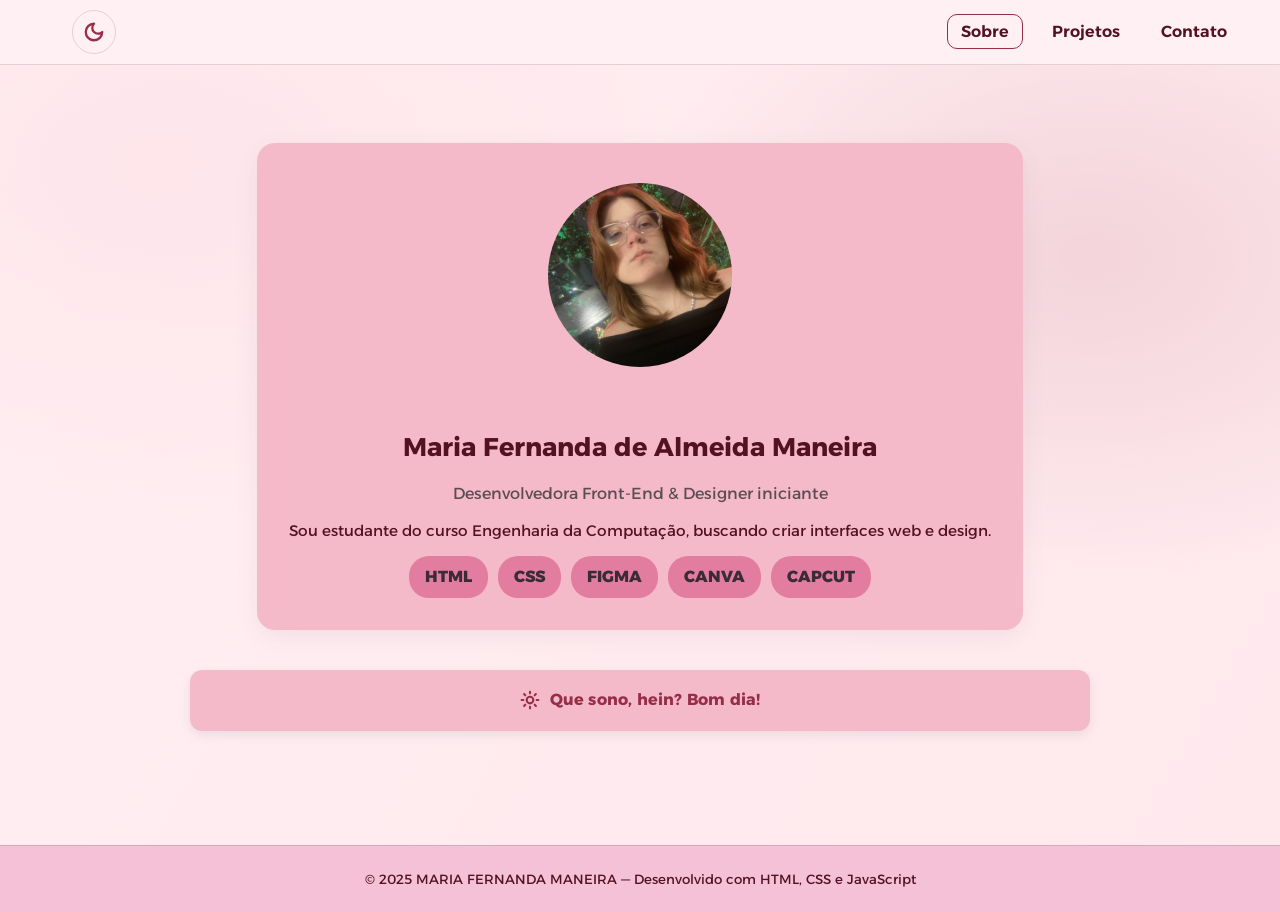
==== index.html @ 218a94ca "Remover o telefone da lista de contatos O número de celular pessoal ficava exposto publicamente na s" ====
<!DOCTYPE html>
<html lang="pt-br" data-theme="light">
  <head>
    <meta charset="utf-8">
    <meta name="viewport" content="width=device-width, initial-scale=1">
    <title>Portfólio — Maria Fernanda</title>
    <meta name="description" content="Portfólio de Maria Fernanda de Almeida Maneira — Desenvolvedora Front-End & Designer iniciante.">

    <!-- Favicon -->
    <link rel="icon" href="images/meta/favicon.svg" type="image/svg+xml">
    <link rel="icon" href="images/meta/favicon.ico" sizes="any">
    <link rel="icon" href="images/meta/favicon-32.png" type="image/png" sizes="32x32">
    <link rel="icon" href="images/meta/favicon-16.png" type="image/png" sizes="16x16">
    <link rel="apple-touch-icon" href="images/meta/apple-touch-icon.png">

    <!-- Open Graph / Facebook / LinkedIn / WhatsApp -->
    <!-- TODO: og:image e twitter:image precisam ser URLs absolutas para os crawlers
         funcionarem (ex.: https://seu-usuario.github.io/myportfolio/images/meta/og-image.jpg).
         Ajuste para a URL real assim que o site estiver publicado. -->
    <meta property="og:type" content="website">
    <meta property="og:title" content="Portfólio — Maria Fernanda">
    <meta property="og:description" content="Portfólio de Maria Fernanda de Almeida Maneira — Desenvolvedora Front-End & Designer iniciante.">
    <meta property="og:image" content="images/meta/og-image.jpg">
    <meta property="og:locale" content="pt_BR">

    <!-- Twitter Card -->
    <meta name="twitter:card" content="summary_large_image">
    <meta name="twitter:title" content="Portfólio — Maria Fernanda">
    <meta name="twitter:description" content="Portfólio de Maria Fernanda de Almeida Maneira — Desenvolvedora Front-End & Designer iniciante.">
    <meta name="twitter:image" content="images/meta/og-image.jpg">

    <link rel="preconnect" href="https://fonts.googleapis.com">
    <link rel="preconnect" href="https://fonts.gstatic.com" crossorigin>
    <link href="https://fonts.googleapis.com/css2?family=Alexandria:wght@300;400;600;700;800&display=swap" rel="stylesheet">
    <link rel="stylesheet" href="style.css">
  </head>

  <body>
    <!-- ====== Cabeçalho ====== -->
    <header class="site-header">
      <!-- h1 único e persistente: as seções abaixo funcionam como abas
           (só uma fica visível por vez), então um <h1> preso dentro de
           #sobre desaparecia da árvore de acessibilidade ao navegar para
           Projetos/Contato. Este fica sempre presente; o título visível
           de cada aba usa <h2>. -->
      <h1 class="sr-only">Maria Fernanda de Almeida Maneira — Portfólio</h1>
      <nav class="nav container">
        <button id="toggleTema" class="brand" type="button" aria-label="Alterar tema">
          <!-- Sun Icon (visible in dark mode) -->
          <svg class="sun-icon" xmlns="http://www.w3.org/2000/svg" width="22" height="22" viewBox="0 0 24 24" fill="none" stroke="currentColor" stroke-width="2.5" stroke-linecap="round" stroke-linejoin="round">
            <circle cx="12" cy="12" r="4"/>
            <path d="M12 2v2M12 20v2M4.93 4.93l1.41 1.41M17.66 17.66l1.41 1.41M2 12h2M20 12h2M6.34 17.66l-1.41 1.41M19.07 4.93l-1.41 1.41"/>
          </svg>
          <!-- Moon Icon (visible in light mode) -->
          <svg class="moon-icon" xmlns="http://www.w3.org/2000/svg" width="22" height="22" viewBox="0 0 24 24" fill="none" stroke="currentColor" stroke-width="2.5" stroke-linecap="round" stroke-linejoin="round">
            <path d="M12 3a6 6 0 0 0 9 9 9 9 0 1 1-9-9Z"/>
          </svg>
        </button>
        <ul class="menu">
          <li><a class="menu-link ativo" href="#sobre">Sobre</a></li>
          <li><a class="menu-link" href="#projetos">Projetos</a></li>
          <li><a class="menu-link" href="#contato">Contato</a></li>
        </ul>
      </nav>
    </header>

    <main class="container">

      <!-- ====== Sobre ====== -->
      <section id="sobre" class="tela tela--ativa">
        <div class="perfil">
          <img class="perfil-foto" src="images/IMG_5417.jpg" alt="Foto de perfil" width="200" height="200" loading="eager" fetchpriority="high" decoding="async">
          <div class="perfil-textos">
            <h2>Maria Fernanda de Almeida Maneira</h2>
            <p class="subtitulo">Desenvolvedora Front-End &amp; Designer iniciante</p>
            <p class="bio">
              Sou estudante do curso Engenharia da Computação, buscando criar interfaces web e design.
            </p>
            <ul class="chips">
              <li class="chip">HTML</li>
              <li class="chip">CSS</li>
              <li class="chip">FIGMA</li>
              <li class="chip">CANVA</li>
              <li class="chip">CAPCUT</li>
            </ul>
          </div>
        </div>

        <div id="boasVindas" class="boas-vindas" aria-live="polite"></div>
      </section>

      <!-- ====== Projetos ====== -->
      <section id="projetos" class="tela">
        <h2 class="tela-titulo">Meus Projetos</h2>

        <div class="filtros-projetos">
          <button type="button" class="filtro ativo" data-filtro="todos">Todos</button>
          <button type="button" class="filtro" data-filtro="eletronica">Eletrônica</button>
          <button type="button" class="filtro" data-filtro="prototipos">Protótipos</button>
          <button type="button" class="filtro" data-filtro="design">Design</button>
          <button type="button" class="filtro" data-filtro="programacao">Programação</button>
        </div>

        <div class="grid-projetos" id="gridProjetos"></div>
      </section>

      <!-- ====== Contato ====== -->
      <section id="contato" class="tela">
        <h2 class="tela-titulo">Contatos</h2>
        <ul class="lista-contatos">
          <li class="item-contato">
            <span class="icone" aria-hidden="true">
              <svg xmlns="http://www.w3.org/2000/svg" width="20" height="20" viewBox="0 0 24 24" fill="none" stroke="currentColor" stroke-width="2.5" stroke-linecap="round" stroke-linejoin="round"><rect width="20" height="16" x="2" y="4" rx="2"/><path d="m22 7-8.97 5.7a1.94 1.94 0 0 1-2.06 0L2 7"/></svg>
            </span>
            <a href="mailto:mariafernandamaneira@hotmail.com" class="link-email">mariafernandamaneira@hotmail.com</a>
          </li>
          <li class="item-contato">
            <span class="icone" aria-hidden="true">
              <svg xmlns="http://www.w3.org/2000/svg" width="20" height="20" viewBox="0 0 24 24" fill="none" stroke="currentColor" stroke-width="2.5" stroke-linecap="round" stroke-linejoin="round"><path d="M16 8a6 6 0 0 1 6 6v7h-4v-7a2 2 0 0 0-2-2 2 2 0 0 0-2 2v7h-4v-7a6 6 0 0 1 6-6z"/><rect width="4" height="12" x="2" y="9"/><circle cx="4" cy="4" r="2"/></svg>
            </span>
            <a href="https://www.linkedin.com/in/maria-fernanda-maneira" target="_blank" rel="noopener noreferrer">linkedin.com/in/maria-fernanda-maneira</a>
          </li>
          <li class="item-contato">
            <span class="icone" aria-hidden="true">
              <svg xmlns="http://www.w3.org/2000/svg" width="20" height="20" viewBox="0 0 24 24" fill="none" stroke="currentColor" stroke-width="2.5" stroke-linecap="round" stroke-linejoin="round"><path d="M15 22v-4a4.8 4.8 0 0 0-1-3.5c3 0 6-2 6-5.5.08-1.25-.27-2.48-1-3.5.28-1.15.28-2.35 0-3.5 0 0-1 0-3 1.5-2.64-.5-5.36-.5-8 0C6 2 5 2 5 2c-.3 1.15-.3 2.35 0 3.5A5.403 5.403 0 0 0 4 9c0 3.5 3 5.5 6 5.5-.39.49-.68 1.05-.85 1.65-.17.6-.22 1.23-.15 1.85v4"/><path d="M9 18c-4.51 2-5-2-7-2"/></svg>
            </span>
            <a href="https://github.com/imyourmafe" target="_blank" rel="noopener noreferrer">github.com/imyourmafe</a>
          </li>
          <li class="item-contato">
            <span class="icone" aria-hidden="true">
              <svg xmlns="http://www.w3.org/2000/svg" width="20" height="20" viewBox="0 0 24 24" fill="none" stroke="currentColor" stroke-width="2.5" stroke-linecap="round" stroke-linejoin="round"><path d="M21 15v4a2 2 0 0 1-2 2H5a2 2 0 0 1-2-2v-4"/><polyline points="7 10 12 15 17 10"/><line x1="12" x2="12" y1="15" y2="3"/></svg>
            </span>
            <a href="https://canva.link/curriculo-mfmaneira">Baixar Currículo</a>
          </li>
        </ul>
      </section>

    </main>

    <!-- Formulário de envio de mensagem: fica fora de <main> de propósito.
         Antes vivia dentro de #contato, que some (display:none) ao trocar
         de aba — se o modal estivesse aberto nesse momento, ele desaparecia
         (0x0) mas continuava "aberto" e travando o scroll da página. Como
         irmão de <header>/<main>, também permite usar inert neles enquanto
         o modal está aberto, sem se auto-desativar. -->
    <div
      id="formEmail"
      class="popup-form"
      role="dialog"
      aria-modal="true"
      aria-labelledby="formTitle"
      inert
    >
      <div class="popup-backdrop" data-fechar></div>

      <form
        id="emailForm"
        class="popup-card"
        action="https://formspree.io/f/mgojqabg"
        method="POST"
      >
        <h2 id="formTitle">Envie uma mensagem</h2>

        <label for="nome">Seu nome</label>
        <input type="text" id="nome" name="nome" required>

        <label for="email">Seu e-mail</label>
        <input type="email" id="email" name="email" required>

        <label for="assunto">Assunto</label>
        <input type="text" id="assunto" name="assunto" required>

        <label for="mensagem">Mensagem</label>
        <textarea id="mensagem" name="mensagem" rows="4" required></textarea>

        <input type="hidden" name="_subject" value="Nova mensagem enviada pelo portfólio">

        <div class="popup-actions">
          <button type="submit" id="btnEnviarMensagem">Enviar</button>
          <button type="button" id="fecharForm" class="link-btn" data-fechar>Cancelar</button>
        </div>
      </form>

      <div id="mensagemConfirmacao" class="msg-confirmacao" role="status" aria-live="polite">
        Mensagem enviada com sucesso!
      </div>
    </div>

    <footer class="site-footer">
      <small>&copy; 2025 MARIA FERNANDA MANEIRA — Desenvolvido com HTML, CSS e JavaScript</small>
    </footer>

    <script src="projects.js"></script>
    <script src="script.js"></script>
  </body>
</html>
---- style.css ----
:root{
  /*MODO CLARO*/
    --p1:#531222;
    --p2:#972E48;
    --p3:#BC6E81;
    --p4:#F5BAC9;
    --p5:#FFEEF2;
  /*MODO ESCURO*/
    --s1:#010A24;
    --s2:#021347;
    --s3:#021E73;
    --s4:#67749B;
    --s5:#E6E8EE;

  /* mapeamento dinâmico */
  --bg: var(--p5);
  --card: #f0b2cc;
  --text: var(--p1);
  --muted: #5c4d53;
  --brand: var(--p2);
  --brand-2: var(--p4);
  --chip-bg: #e27d9f;
  --chip-text: #3a2b36;
  --chev-bg:var(--p4);
  --chev-fg:#610018;
  --divisor: #c47d99;
}

html[data-theme="dark"]{
  --bg: var(--s1);
  --card: #061127;
  --text: var(--s5);
  --muted: #bfc8ee;
  --brand: var(--s3);
  --brand-2: var(--s4);
  --chip-bg:#254279;
  --chip-text:#e9eeff;
  --chev-bg:#e9edf5;
  --chev-fg:#10204d;
  --divisor: #708dcc;
  /* --brand-2 (#67749b) e --brand (#021e73) não têm contraste suficiente
     com o texto que carregam dentro de .perfil/.boas-vindas e em
     .tela-titulo sobre --bg — ver auditoria de contraste (axe-core).
     Estes tokens cobrem só esses casos, sem alterar --brand-2 globalmente
     (ícones, gradientes e o botão de envio continuam com o tom original). */
  --card-contrast-bg: #3f4d79;
  --heading-on-bg: #9aa2bc;
}

html{
  scroll-behavior: smooth;
}
.sr-only{
  position: absolute;
  width: 1px; height: 1px;
  padding: 0; margin: -1px;
  overflow: hidden;
  clip: rect(0,0,0,0);
  white-space: nowrap;
  border: 0;
}
*{box-sizing:border-box; margin:0; padding:0;}
.container{
  width: 100%;
  max-width: 1200px;
  margin-inline: auto;
  padding-inline: 1.5rem;
}
body{
  font-family:'Alexandria', sans-serif;
  background:var(--bg);
  color:var(--text);
  line-height:1.6;
  opacity: 0;
  filter: blur(4px);
  transition: opacity 0.6s ease, filter 0.6s ease;
}
body.fade-in {
  opacity: 1;
  filter: blur(0);
}
body::before{
  content:"";
  position: fixed;
  inset: 0;
  z-index: -1;
  pointer-events: none;

  background:
    radial-gradient(900px 600px at 12% 18%, color-mix(in oklab, var(--brand-2) 45%, transparent) 0%, transparent 60%),
    radial-gradient(700px 500px at 85% 28%, color-mix(in oklab, var(--brand) 35%, transparent) 0%, transparent 65%),
    linear-gradient(120deg, color-mix(in oklab, var(--bg) 92%, white), color-mix(in oklab, var(--bg) 70%, var(--brand-2)));
  filter: saturate(1.05);
  opacity: .35;
  animation: bgFloat 18s ease-in-out infinite alternate;
}
@keyframes bgFloat{
  0%   {transform: translate3d(0,0,0) scale(1);}
  50%  {transform: translate3d(0,-8px,0) scale(1.01);}
  100% {transform: translate3d(0,4px,0) scale(1);}
}
html[data-theme="dark"] body::before{
  opacity: .28;
  background:
    radial-gradient(900px 600px at 10% 20%, color-mix(in oklab, var(--brand-2) 25%, transparent) 0%, transparent 60%),
    radial-gradient(700px 500px at 88% 30%, color-mix(in oklab, var(--brand) 20%, transparent) 0%, transparent 65%),
    linear-gradient(120deg, color-mix(in oklab, var(--bg) 80%, black), color-mix(in oklab, var(--bg) 60%, var(--brand)));
}
@media (prefers-reduced-motion: reduce){
  body::before{animation: none;}
}

/* Cabeçalho */
.site-header{
  border-bottom:1px solid color-mix(in oklab, var(--text) 15%, transparent);
  background:color-mix(in oklab, var(--bg) 90%, white);
  position:sticky; top:0; z-index:10;
}
.nav{
  display:flex; justify-content:space-between; align-items:center;
  padding:10px 0;
}
.brand{
  background:none;
  border:1px solid color-mix(in oklab, var(--text) 15%, transparent);
  cursor:pointer;
  display: inline-grid;
  place-items: center;
  width: 44px; height: 44px;
  border-radius: 999px;
  color:var(--brand);
  margin-left: 2rem;
  transition: background-color 0.2s ease, transform 0.2s ease, color 0.2s ease, border-color 0.2s ease;
}
.brand:hover {
  background: color-mix(in oklab, var(--brand-2) 20%, transparent);
  border-color: var(--brand);
  transform: scale(1.08);
  color: var(--text);
}
.brand svg {
  grid-area: 1 / 1;
  transition: transform 0.4s cubic-bezier(0.34, 1.56, 0.64, 1), opacity 0.3s ease;
}
html[data-theme="light"] .sun-icon {
  opacity: 0;
  transform: rotate(90deg) scale(0);
}
html[data-theme="light"] .moon-icon {
  opacity: 1;
  transform: rotate(0deg) scale(1);
}
html[data-theme="dark"] .brand {
  color: var(--text);
  border-color: color-mix(in oklab, var(--text) 20%, transparent);
}
html[data-theme="dark"] .brand:hover {
  border-color: var(--text);
}
html[data-theme="dark"] .sun-icon {
  opacity: 1;
  transform: rotate(0deg) scale(1);
}
html[data-theme="dark"] .moon-icon {
  opacity: 0;
  transform: rotate(-90deg) scale(0);
}
.menu{display:flex; list-style:none; gap:16px;}
.menu-link{
  text-decoration:none; color:var(--text);
  padding:.45rem .8rem; border-radius:10px; font-weight:600;
}
.menu-link.ativo{border:1px solid var(--brand); }
.menu-link:hover{background:color-mix(in oklab, var(--brand-2) 20%, transparent);}

/* Telas */
main{padding:30px 0; min-height:calc(100vh - 120px);}
.tela{display:none;}
.tela--ativa{
  display:block;
  animation: sectionFadeIn 0.4s cubic-bezier(0.16, 1, 0.3, 1) forwards;
}
@keyframes sectionFadeIn{
  from{ opacity: 0; transform: translateY(12px); filter: blur(3px); }
  to{ opacity: 1; transform: translateY(0); filter: blur(0); }
}
.tela-titulo{text-align:center; color:var(--brand); margin-bottom:20px;}
html[data-theme="dark"] .tela-titulo{color: var(--heading-on-bg);}

/* Seção Sobre */
#sobre.tela--ativa{
  display: flex;
  flex-direction: column;
  align-items: center;
  gap: 2.5rem;
  padding: 3rem 1rem 4rem;
}
.perfil{
  display:flex;
  flex-direction:column;
  align-items:center;
  gap: 36px;
  background:var(--brand-2);
  border-radius:18px;
  padding: 32px;
  box-shadow:0 6px 26px rgba(0,0,0,.06);
  max-width: 900px;
  margin-inline: auto;
}
html[data-theme="dark"] .perfil{background: var(--card-contrast-bg);}
.perfil-foto{
  width:200px; height:200px; border-radius:100%;
  border:8px solid var(--brand-2); object-fit:cover;
}
.perfil-textos{
  text-align: center;
  display: flex;
  flex-direction: column;
  gap: 0.8rem;
  margin-top: 1rem;
}
.perfil-textos h2{
  margin: 0;
  font-size: 1.6rem;
}
.perfil-textos .subtitulo{
  margin: 0;
  font-size: 1rem;
  color: var(--muted);
}
.perfil-textos .bio{
  margin: 0;
  font-size: 0.95rem;
  line-height: 1.6;
}
.chips{
  display:flex; flex-wrap:wrap; gap:10px; justify-content:center; list-style:none;
}
.chip{
  background:var(--chip-bg); color:var(--chip-text);
  padding:.5rem 1rem; border-radius:20px; font-weight:800;
}

/* Seção Projetos (Sanfona)
   Layout em masonry (colunas CSS) em vez de grade de altura fixa: cada card
   assume a proporção da própria imagem, então pôsteres verticais, prints
   panorâmicos e fotos convivem sem corte nem redução. As imagens vêm de
   fontes muito diferentes (Figma, Canva, foto de protótipo, Windows Forms),
   com proporções de 0.56 a 2.00 — forçá-las numa caixa fixa cortava umas e
   encolhia outras. */
.grid-projetos{
  column-count: 3;
  column-gap: 32px;
  margin-top: 24px;
  padding-bottom: 40px;
  max-width: 1100px;
  margin-left: auto;
  margin-right: auto;
}
.projeto-card{
  height: auto;
  background: var(--card);
  border-radius: 14px;
  overflow: hidden;
  box-shadow: 0 6px 26px rgba(0,0,0,.06);
  transform: translateY(0) scale(1);
  transition: transform .25s ease, box-shadow .25s ease;
  will-change: transform;
  display: block;
  /* impede que um card seja partido ao meio entre duas colunas */
  break-inside: avoid;
  -webkit-column-break-inside: avoid;
  margin-bottom: 32px;
}
.projeto-card:hover{
  transform: translateY(-4px) scale(1.01);
  box-shadow: 0 14px 34px rgba(0,0,0,.14);
}
.projeto-thumb{
  width: 100%;
  overflow: hidden;
  border-top-left-radius: 14px;
  border-top-right-radius: 14px;
  background: color-mix(in oklab, var(--card) 60%, white);
  display: block;
  line-height: 0;
  transition: transform .35s ease, filter .35s ease;
}
.projeto-thumb img{
  width: 100%;
  /* altura livre: o card acompanha a proporção real da imagem. Os atributos
     width/height em cada <img> (vindos de projects.js) reservam o espaço
     correto antes do download, evitando layout shift com o lazy loading. */
  height: auto;
  display: block;
  transition: transform 0.3s ease;
}
.projeto-thumb:hover img{
  transform: scale(1.04);
  filter: saturate(1.05);
}
.projeto-accordion{
  margin: 0;
  border: 0;
  background: transparent;
}
.projeto-accordion[open] .chevron.aberto {transform: rotate(180deg);}
.projeto-accordion:not([open]) .projeto-desc{
  display: none;
  padding: 0;
  border: 0;
}
.projeto-info{
  display: flex;
  align-items: center;
  justify-content: space-between;
  background: var(--brand);
  width: 100%;
  margin: 0;
  padding: 14px 18px;
  cursor: pointer;
  list-style: none;
  border: none;
  border-radius: 0;
  user-select: none;
}
.projeto-info::-webkit-details-marker{
  display: none;
}
.projeto-titulo{
  flex: 1;
  font-size: 1rem;
  font-weight: 800;
  text-transform: uppercase;
  color: var(--p5);
  text-align: left;
}
.chevron{
  display: inline-grid;
  place-items: center;
  width: 32px;
  height: 32px;
  border-radius: 50%;
  background: var(--chip-bg);
  color: var(--chev-fg);
  font-weight: 900;
  line-height: 1;
  transform: rotate(0deg);
  transition: transform 0.2s ease, background 0.2s ease;
}
.projeto-accordion[open] .chevron{
  transform: rotate(180deg);
}
.projeto-desc{
  padding: 12px 16px 16px;
  border-top: 1px solid color-mix(in oklab, var(--brand) 10%, transparent);
  background: color-mix(in oklab, var(--divisor) 65%, white);
  color: var(--text);
}
@media (max-width: 1000px){
  .grid-projetos{ column-count: 2; }
}
@media (max-width: 700px){
  .grid-projetos{ column-count: 1; }
}

/* Seção Contatos */
#contato.tela--ativa{
  padding: 3rem 1rem 4rem;
  display: flex;
  flex-direction: column;
  align-items: center;
}
.lista-contatos{
  list-style: none;
  display: flex;
  flex-direction: column;
  gap: 24px;
  max-width: 720px;
  width: 100%;
  margin: 0 auto;
  padding: 0;
}
.lista-contatos .item-contato:last-child{border-bottom: none;}
.item-contato{
  display: flex;
  align-items: center;
  gap: 14px;
  background: var(--chip-bg);
  padding: 14px 18px;
  border-radius: 12px;
  box-shadow: 0 4px 16px rgba(0,0,0,.06);
  border-bottom: 3px solid color-mix(in oklab, var(--text) 40%, transparent);
  transition: transform .2s ease, box-shadow .2s ease;
}
.item-contato .icone{
  flex: 0 0 42px;
  height: 42px;
  display: grid;
  place-items: center;
  background: var(--brand-2);
  color: var(--brand);
  border-radius: 10px;
  font-weight: 800;
  font-size: 18px;
}
.item-contato a,
.item-contato a:link,
.item-contato a:visited{
  color: var(--text);
  text-decoration: none;
  font-weight: 700;
  font-size: 1rem;
  line-height: 1.4;
}
.item-contato a:hover,
.item-contato a:focus{
  text-decoration: underline;
  color: var(--brand);
  transform: translateY(-2px);
  box-shadow: 0 10px 28px rgba(0,0,0,.10);
}

/* Rodapé */
.site-footer{
  border-top:1px solid color-mix(in oklab, var(--text) 15%, transparent);
  text-align:center; padding:20px 0; background:color-mix(in oklab, var(--card) 80%, rgb(255, 255, 255));
}

/* Mensagem dinâmica de boas-vindas */
.boas-vindas{
  max-width: 900px;
  width: 100%;
  padding: 1.2rem 1rem;
  border-radius: 12px;
  background: var(--brand-2);
  color: var(--brand);
  font-weight: 700;
  box-shadow: 0 4px 12px rgba(0,0,0,.08);
  letter-spacing: 0.2px;
  line-height: 1.4;
  animation: boasVindasFade .25s ease-out both;

  display: flex;
  align-items: center;
  justify-content: center;
  gap: 10px;
}
html[data-theme="dark"] .boas-vindas{
  background: var(--card-contrast-bg);
  color: var(--text);
}
.saudacao-icon {
  flex-shrink: 0;
  stroke: currentColor;
}
.boas-vindas:empty{
  display: none;
}
@keyframes boasVindasFade{
  from{ opacity: 0; transform: translateY(-6px); }
  to{ opacity: 1; transform: translateY(0); }
}

/* Formulário flutuante de e-mail */
.popup-form{
  position: fixed;
  inset: 0;
  display: none;
  justify-content: center;
  align-items: center;
  z-index: 1000;
}
.popup-form.aberta{
  display: flex;
}
.popup-backdrop {
  position: absolute;
  inset: 0;
  background: rgba(0,0,0,.45);
}
.popup-card{
  position: relative;
  background: var(--card);
  color: var(--text);
  padding: 1.6rem;
  border-radius: 14px;
  width: min(420px, 92vw);
  display: flex;
  flex-direction: column;
  gap: .8rem;
  box-shadow: 0 12px 28px rgba(0,0,0,.25);
  animation: fadeIn .25s ease-out both;
  z-index: 1;
}
.popup-card h2{margin: 0 0 .4rem; font-size: 1.15rem;}
.popup-card label{
  font-weight: 600;
  font-size: .92rem;
}
.popup-card input,
.popup-card textarea{
  border: 1px solid color-mix(in oklab, var(--brand) 22%, transparent);
  border-radius: 10px;
  padding: .6rem .7rem;
  font: inherit;
  background: var(--bg);
  color: var(--text);
}
.popup-card input:focus,
.popup-card textarea:focus{
  outline: 2px solid color-mix(in oklab, var(--brand) 60%, transparent);
  outline-offset: 2px;
}
.popup-actions{
  display: flex;
  gap: .6rem;
  margin-top: .4rem;
}
.popup-actions button[type="submit"]{
  border: none;
  cursor: pointer;
  border-radius: 10px;
  padding: .6rem 1rem;
  font-weight: 800;
  background: linear-gradient(90deg, var(--brand), var(--brand-2), var(--brand));
  background-size: 200% 100%;
  animation: gradShift 6s ease infinite;
  color: var(--p5);
}
.popup-actions button[type="submit"]:disabled{
  opacity: .7;
  cursor: not-allowed;
}
@keyframes fadeIn{
  from{ opacity: 0; transform: translateY(8px); }
  to{ opacity: 1; transform: translateY(0); }
}
@keyframes gradShift{
  0%{ background-position: 0% 50%;}
  50%{ background-position: 100% 50%;}
  100%{ background-position: 0% 50%;}
}
.link-btn{
  background: transparent;
  border: none;
  color: var(--text);
  font-weight: 700;
  cursor: pointer;
  text-decoration: underline;
}
.msg-confirmacao{
  display: none;
  position: absolute;
  bottom: 8%;
  left: 50%;
  transform: translateX(-50%);
  background: var(--brand-2);
  color: var(--brand);
  padding: .55rem 1rem;
  border-radius: 10px;
  font-weight: 800;
  z-index: 1;
  box-shadow: 0 6px 16px rgba(0,0,0,.18);
  animation: fadeIn .2s ease-out both;
  text-align: center;
  width: min(420px, 92vw);
}
.msg-confirmacao.sucesso{
  color: #1f8f4d;
}
.msg-confirmacao.erro{
  color: #c0392b;
}
body.modal-aberta{overflow: hidden;}

/* ===== Filtros de Projetos ===== */
.filtros-projetos{
  position: relative;
  display: flex;
  flex-wrap: wrap;
  gap: 18px;
  align-items: center;
  justify-content: flex-start;
  margin: .25rem auto 2.5rem;
  padding-bottom: .4rem;
  max-width: 1100px;
  padding-left: 1.5rem;
}
.filtros-projetos::after{
  content: "";
  position: absolute;
  left: 50%;
  transform: translateX(-50%);
  bottom: 0;
  width: 100vw;
  height: 1px;
  background: color-mix(in oklab, var(--text) 15%, transparent);
  pointer-events: none;
  z-index: 0;
}
.filtro{
  appearance: none;
  background: none;
  border: none;
  padding: .35rem .25rem;
  color: color-mix(in oklab, var(--text) 80%, transparent);
  font-weight: 700;
  font-size: .95rem;
  cursor: pointer;
  position: relative;
}
.filtro::after{
  content: "";
  position: absolute;
  left: 0; right: 0; bottom: -0.45rem;
  height: 3px;
  background: transparent;
  transform: scaleX(0);
  transform-origin: left;
  transition: transform .25s ease, background-color .25s ease;
}
.filtro:hover{
  color: var(--text);
}
.filtro:hover::after{
  background: color-mix(in oklab, var(--brand) 50%, transparent);
  transform: scaleX(1);
}
.filtro.ativo{
  color: var(--text);
}
.filtro.ativo::after{
  background: var(--brand);
  transform: scaleX(1);
}
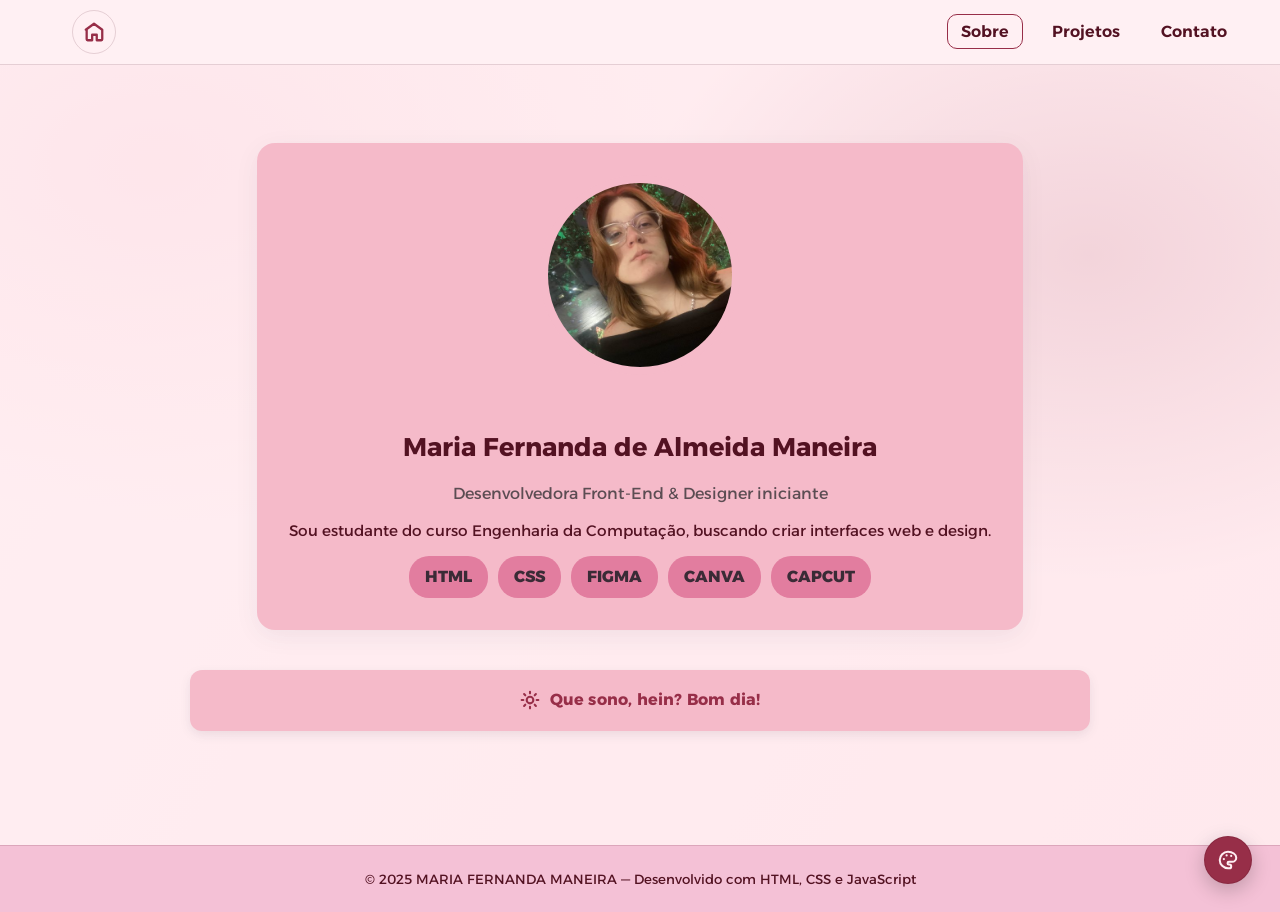
==== commit 39520e7c: "Cinco temas escolhíveis e ícone de início personalizável Substitui o par claro/escuro por cinco tema" ====
--- a/index.html
+++ b/index.html
@@ -1,5 +1,5 @@
 <!DOCTYPE html>
-<html lang="pt-br" data-theme="light">
+<html lang="pt-br" data-tema="rose" data-lum="claro">
   <head>
     <meta charset="utf-8">
     <meta name="viewport" content="width=device-width, initial-scale=1">
@@ -45,15 +45,12 @@
            de cada aba usa <h2>. -->
       <h1 class="sr-only">Maria Fernanda de Almeida Maneira — Portfólio</h1>
       <nav class="nav container">
-        <button id="toggleTema" class="brand" type="button" aria-label="Alterar tema">
-          <!-- Sun Icon (visible in dark mode) -->
-          <svg class="sun-icon" xmlns="http://www.w3.org/2000/svg" width="22" height="22" viewBox="0 0 24 24" fill="none" stroke="currentColor" stroke-width="2.5" stroke-linecap="round" stroke-linejoin="round">
-            <circle cx="12" cy="12" r="4"/>
-            <path d="M12 2v2M12 20v2M4.93 4.93l1.41 1.41M17.66 17.66l1.41 1.41M2 12h2M20 12h2M6.34 17.66l-1.41 1.41M19.07 4.93l-1.41 1.41"/>
-          </svg>
-          <!-- Moon Icon (visible in light mode) -->
-          <svg class="moon-icon" xmlns="http://www.w3.org/2000/svg" width="22" height="22" viewBox="0 0 24 24" fill="none" stroke="currentColor" stroke-width="2.5" stroke-linecap="round" stroke-linejoin="round">
-            <path d="M12 3a6 6 0 0 0 9 9 9 9 0 1 1-9-9Z"/>
+        <!-- O ícone é preenchido por script.js conforme a escolha em
+             "Personalizar"; o fallback aqui é a casa, para o botão não
+             nascer vazio se o JS não rodar. -->
+        <button id="btnInicio" class="brand" type="button" aria-label="Voltar ao início">
+          <svg id="iconeInicio" xmlns="http://www.w3.org/2000/svg" width="22" height="22" viewBox="0 0 24 24" fill="none" stroke="currentColor" stroke-width="2.5" stroke-linecap="round" stroke-linejoin="round" aria-hidden="true">
+            <path d="M3 9.5 12 3l9 6.5V20a1 1 0 0 1-1 1h-5v-6H10v6H5a1 1 0 0 1-1-1V9.5Z"/>
           </svg>
         </button>
         <ul class="menu">
@@ -186,11 +183,42 @@
       </div>
     </div>
 
+    <!-- Painel "Personalizar": popover flutuante, fora do cabeçalho para não
+         somar um botão à navegação. Os grupos usam radio nativo (oculto
+         visualmente) para herdar teclado e leitor de tela sem código extra. -->
+    <aside class="personalizar" aria-label="Personalizar aparência">
+      <div id="painelPersonalizar" class="personalizar-painel" role="group" aria-labelledby="tituloPersonalizar" hidden>
+        <h2 id="tituloPersonalizar">Personalizar</h2>
+
+        <fieldset class="personalizar-grupo">
+          <legend>Tema</legend>
+          <div class="opcoes" id="opcoesTema"></div>
+        </fieldset>
+
+        <fieldset class="personalizar-grupo">
+          <legend>Ícone de início</legend>
+          <div class="opcoes opcoes--icones" id="opcoesIcone"></div>
+        </fieldset>
+      </div>
+
+      <button id="btnPersonalizar" class="personalizar-btn" type="button"
+              aria-expanded="false" aria-controls="painelPersonalizar"
+              aria-label="Personalizar aparência">
+        <svg xmlns="http://www.w3.org/2000/svg" width="22" height="22" viewBox="0 0 24 24" fill="none" stroke="currentColor" stroke-width="2.2" stroke-linecap="round" stroke-linejoin="round" aria-hidden="true">
+          <path d="M12 3a9 9 0 1 0 0 18h1.5a2 2 0 0 0 0-4H13a1.5 1.5 0 0 1 0-3h3.5A4.5 4.5 0 0 0 21 9.5C21 5.9 17 3 12 3Z"/>
+          <circle cx="7.5" cy="11" r="1.2" fill="currentColor" stroke="none"/>
+          <circle cx="10.5" cy="7" r="1.2" fill="currentColor" stroke="none"/>
+          <circle cx="15.5" cy="7.5" r="1.2" fill="currentColor" stroke="none"/>
+        </svg>
+      </button>
+    </aside>
+
     <footer class="site-footer">
       <small>&copy; 2025 MARIA FERNANDA MANEIRA — Desenvolvido com HTML, CSS e JavaScript</small>
     </footer>
 
     <script src="projects.js"></script>
+    <script src="personalizacao.js"></script>
     <script src="script.js"></script>
   </body>
 </html>
--- a/style.css
+++ b/style.css
@@ -1,50 +1,98 @@
-:root{
-  /*MODO CLARO*/
-    --p1:#531222;
-    --p2:#972E48;
-    --p3:#BC6E81;
-    --p4:#F5BAC9;
-    --p5:#FFEEF2;
-  /*MODO ESCURO*/
-    --s1:#010A24;
-    --s2:#021347;
-    --s3:#021E73;
-    --s4:#67749B;
-    --s5:#E6E8EE;
-
-  /* mapeamento dinâmico */
-  --bg: var(--p5);
+/* ===== Temas =====
+   Cada tema define o mesmo conjunto de tokens; nenhuma regra abaixo conhece
+   uma cor literal. data-lum ("claro"/"escuro") existe para as poucas regras
+   que dependem da luminosidade do tema (brilho de fundo, contorno do botão)
+   não precisarem enumerar os cinco temas.
+
+   Todos os pares de contraste críticos de cada tema — chip, link de contato,
+   subtítulo, bio, título na barra do projeto, descrição e seta do acordeão —
+   foram verificados contra WCAG AA antes de entrar aqui. */
+
+/* Rosé — identidade original do site */
+:root,
+html[data-tema="rose"]{
+  --bg: #FFEEF2;
   --card: #f0b2cc;
-  --text: var(--p1);
+  --text: #531222;
   --muted: #5c4d53;
-  --brand: var(--p2);
-  --brand-2: var(--p4);
+  --brand: #972E48;
+  --brand-2: #F5BAC9;
+  --on-brand: #FFEEF2;
   --chip-bg: #e27d9f;
   --chip-text: #3a2b36;
-  --chev-bg:var(--p4);
-  --chev-fg:#610018;
-  --divisor: #c47d99;
-}
-
-html[data-theme="dark"]{
-  --bg: var(--s1);
+  --chev-fg: #610018;
+  --surface-2: #F5BAC9;
+  --heading-on-bg: #972E48;
+  --desc-bg: #daaabc;
+}
+
+/* Matcha — sálvia e creme */
+html[data-tema="matcha"]{
+  --bg: #F2F4EA;
+  --card: #C6D6BD;
+  --text: #1E2C22;
+  --muted: #46543F;
+  --brand: #3D5C41;
+  --brand-2: #CFE0C6;
+  --on-brand: #F2F4EA;
+  --chip-bg: #A8C29C;
+  --chip-text: #1E2C22;
+  --chev-fg: #1E2C22;
+  --surface-2: #CFE0C6;
+  --heading-on-bg: #35563A;
+  --desc-bg: #DDE8D6;
+}
+
+/* Lavanda — lilás e ameixa */
+html[data-tema="lavanda"]{
+  --bg: #F4F0FB;
+  --card: #CFBEEC;
+  --text: #2C2040;
+  --muted: #4B3A63;
+  --brand: #5B3E8E;
+  --brand-2: #DCCEF2;
+  --on-brand: #F4F0FB;
+  --chip-bg: #B9A3E0;
+  --chip-text: #2C2040;
+  --chev-fg: #2C2040;
+  --surface-2: #DCCEF2;
+  --heading-on-bg: #58398C;
+  --desc-bg: #E4DAF6;
+}
+
+/* Meia-noite — azul noturno, o escuro original do site */
+html[data-tema="meianoite"]{
+  --bg: #010A24;
   --card: #061127;
-  --text: var(--s5);
+  --text: #E6E8EE;
   --muted: #bfc8ee;
-  --brand: var(--s3);
-  --brand-2: var(--s4);
-  --chip-bg:#254279;
-  --chip-text:#e9eeff;
-  --chev-bg:#e9edf5;
-  --chev-fg:#10204d;
-  --divisor: #708dcc;
-  /* --brand-2 (#67749b) e --brand (#021e73) não têm contraste suficiente
-     com o texto que carregam dentro de .perfil/.boas-vindas e em
-     .tela-titulo sobre --bg — ver auditoria de contraste (axe-core).
-     Estes tokens cobrem só esses casos, sem alterar --brand-2 globalmente
-     (ícones, gradientes e o botão de envio continuam com o tom original). */
-  --card-contrast-bg: #3f4d79;
+  --brand: #021E73;
+  --brand-2: #67749B;
+  --on-brand: #E6E8EE;
+  --chip-bg: #254279;
+  --chip-text: #e9eeff;
+  --chev-fg: #e9eeff;
+  --surface-2: #3f4d79;
   --heading-on-bg: #9aa2bc;
+  --desc-bg: #1b2440;
+}
+
+/* Grafite — grafite com acento coral. O texto sobre a barra coral é escuro
+   de propósito: branco sobre esse coral dá só 3.3:1. */
+html[data-tema="grafite"]{
+  --bg: #15171C;
+  --card: #23262D;
+  --text: #ECEDEF;
+  --muted: #B7BCC5;
+  --brand: #E4634A;
+  --brand-2: #2E323B;
+  --on-brand: #15171C;
+  --chip-bg: #333842;
+  --chip-text: #ECEDEF;
+  --chev-fg: #ECEDEF;
+  --surface-2: #2E323B;
+  --heading-on-bg: #F0836D;
+  --desc-bg: #1E2128;
 }
 
 html{
@@ -99,7 +147,7 @@
   50%  {transform: translate3d(0,-8px,0) scale(1.01);}
   100% {transform: translate3d(0,4px,0) scale(1);}
 }
-html[data-theme="dark"] body::before{
+html[data-lum="escuro"] body::before{
   opacity: .28;
   background:
     radial-gradient(900px 600px at 10% 20%, color-mix(in oklab, var(--brand-2) 25%, transparent) 0%, transparent 60%),
@@ -142,28 +190,12 @@
   grid-area: 1 / 1;
   transition: transform 0.4s cubic-bezier(0.34, 1.56, 0.64, 1), opacity 0.3s ease;
 }
-html[data-theme="light"] .sun-icon {
-  opacity: 0;
-  transform: rotate(90deg) scale(0);
-}
-html[data-theme="light"] .moon-icon {
-  opacity: 1;
-  transform: rotate(0deg) scale(1);
-}
-html[data-theme="dark"] .brand {
+html[data-lum="escuro"] .brand {
   color: var(--text);
   border-color: color-mix(in oklab, var(--text) 20%, transparent);
 }
-html[data-theme="dark"] .brand:hover {
+html[data-lum="escuro"] .brand:hover {
   border-color: var(--text);
-}
-html[data-theme="dark"] .sun-icon {
-  opacity: 1;
-  transform: rotate(0deg) scale(1);
-}
-html[data-theme="dark"] .moon-icon {
-  opacity: 0;
-  transform: rotate(-90deg) scale(0);
 }
 .menu{display:flex; list-style:none; gap:16px;}
 .menu-link{
@@ -184,8 +216,7 @@
   from{ opacity: 0; transform: translateY(12px); filter: blur(3px); }
   to{ opacity: 1; transform: translateY(0); filter: blur(0); }
 }
-.tela-titulo{text-align:center; color:var(--brand); margin-bottom:20px;}
-html[data-theme="dark"] .tela-titulo{color: var(--heading-on-bg);}
+.tela-titulo{text-align:center; color:var(--heading-on-bg); margin-bottom:20px;}
 
 /* Seção Sobre */
 #sobre.tela--ativa{
@@ -200,14 +231,13 @@
   flex-direction:column;
   align-items:center;
   gap: 36px;
-  background:var(--brand-2);
+  background:var(--surface-2);
   border-radius:18px;
   padding: 32px;
   box-shadow:0 6px 26px rgba(0,0,0,.06);
   max-width: 900px;
   margin-inline: auto;
 }
-html[data-theme="dark"] .perfil{background: var(--card-contrast-bg);}
 .perfil-foto{
   width:200px; height:200px; border-radius:100%;
   border:8px solid var(--brand-2); object-fit:cover;
@@ -332,7 +362,7 @@
   font-size: 1rem;
   font-weight: 800;
   text-transform: uppercase;
-  color: var(--p5);
+  color: var(--on-brand);
   text-align: left;
 }
 .chevron{
@@ -354,7 +384,7 @@
 .projeto-desc{
   padding: 12px 16px 16px;
   border-top: 1px solid color-mix(in oklab, var(--brand) 10%, transparent);
-  background: color-mix(in oklab, var(--divisor) 65%, white);
+  background: var(--desc-bg);
   color: var(--text);
 }
 @media (max-width: 1000px){
@@ -433,7 +463,7 @@
   width: 100%;
   padding: 1.2rem 1rem;
   border-radius: 12px;
-  background: var(--brand-2);
+  background: var(--surface-2);
   color: var(--brand);
   font-weight: 700;
   box-shadow: 0 4px 12px rgba(0,0,0,.08);
@@ -446,8 +476,8 @@
   justify-content: center;
   gap: 10px;
 }
-html[data-theme="dark"] .boas-vindas{
-  background: var(--card-contrast-bg);
+/* Nos temas escuros --brand é escuro demais para ficar sobre --surface-2. */
+html[data-lum="escuro"] .boas-vindas{
   color: var(--text);
 }
 .saudacao-icon {
@@ -526,7 +556,7 @@
   background: linear-gradient(90deg, var(--brand), var(--brand-2), var(--brand));
   background-size: 200% 100%;
   animation: gradShift 6s ease infinite;
-  color: var(--p5);
+  color: var(--on-brand);
 }
 .popup-actions button[type="submit"]:disabled{
   opacity: .7;
@@ -633,4 +663,145 @@
 .filtro.ativo::after{
   background: var(--brand);
   transform: scaleX(1);
-}+}
+/* ===== Painel "Personalizar" =====
+   Controle flutuante no canto: o cabeçalho fica só com o botão de início.
+   Não é um diálogo modal — é um popover, então não bloqueia o resto da
+   página; fecha com Escape, clique fora ou no próprio botão, e devolve o
+   foco a quem o abriu. */
+.personalizar{
+  position: fixed;
+  right: clamp(12px, 3vw, 28px);
+  bottom: clamp(12px, 3vw, 28px);
+  z-index: 900;
+  display: flex;
+  flex-direction: column;
+  align-items: flex-end;
+  gap: 12px;
+}
+.personalizar-btn{
+  width: 48px;
+  height: 48px;
+  border-radius: 999px;
+  display: grid;
+  place-items: center;
+  cursor: pointer;
+  color: var(--on-brand);
+  background: var(--brand);
+  border: 1px solid color-mix(in oklab, var(--text) 20%, transparent);
+  box-shadow: 0 6px 20px rgba(0,0,0,.22);
+  transition: transform .2s ease, box-shadow .2s ease;
+}
+.personalizar-btn:hover{
+  transform: scale(1.07);
+  box-shadow: 0 10px 26px rgba(0,0,0,.28);
+}
+.personalizar-painel{
+  width: min(320px, calc(100vw - 32px));
+  background: var(--card);
+  color: var(--text);
+  border: 1px solid color-mix(in oklab, var(--text) 18%, transparent);
+  border-radius: 16px;
+  padding: 1rem 1.1rem 1.2rem;
+  box-shadow: 0 16px 40px rgba(0,0,0,.28);
+  display: flex;
+  flex-direction: column;
+  gap: 1.1rem;
+  animation: painelEntra .18s ease-out both;
+}
+.personalizar-painel[hidden]{ display: none; }
+@keyframes painelEntra{
+  from{ opacity: 0; transform: translateY(8px) scale(.98); }
+  to{ opacity: 1; transform: translateY(0) scale(1); }
+}
+@media (prefers-reduced-motion: reduce){
+  .personalizar-painel{ animation: none; }
+  .personalizar-btn{ transition: none; }
+}
+.personalizar-painel h2{
+  font-size: 1rem;
+  margin: 0;
+  color: var(--text);
+}
+.personalizar-grupo{
+  border: 0;
+  padding: 0;
+  margin: 0;
+  display: flex;
+  flex-direction: column;
+  gap: .6rem;
+}
+.personalizar-grupo legend{
+  font-size: .78rem;
+  font-weight: 700;
+  letter-spacing: .06em;
+  text-transform: uppercase;
+  color: var(--text);
+  padding: 0;
+  margin-bottom: .2rem;
+}
+.opcoes{
+  display: flex;
+  flex-wrap: wrap;
+  gap: 10px;
+}
+/* Os inputs continuam no DOM (navegação por teclado e leitor de tela vêm de
+   graça do radio nativo); só o visual é substituído pelo rótulo. */
+.opcoes input[type="radio"]{
+  position: absolute;
+  opacity: 0;
+  width: 1px;
+  height: 1px;
+  pointer-events: none;
+}
+.opcao-tema{
+  display: inline-flex;
+  align-items: center;
+  gap: 8px;
+  padding: 6px 10px 6px 6px;
+  border-radius: 999px;
+  border: 2px solid transparent;
+  background: color-mix(in oklab, var(--text) 8%, transparent);
+  cursor: pointer;
+  font-size: .82rem;
+  font-weight: 700;
+  transition: border-color .15s ease, background-color .15s ease;
+}
+.opcao-tema:hover{ background: color-mix(in oklab, var(--text) 14%, transparent); }
+.amostra{
+  display: inline-flex;
+  border-radius: 999px;
+  overflow: hidden;
+  border: 1px solid color-mix(in oklab, var(--text) 25%, transparent);
+}
+.amostra span{ width: 12px; height: 20px; display: block; }
+.opcoes--icones{
+  display: grid;
+  grid-template-columns: repeat(6, 1fr);
+  gap: 8px;
+}
+.opcao-icone{
+  width: 100%;
+  height: 38px;
+  border-radius: 12px;
+  display: grid;
+  place-items: center;
+  cursor: pointer;
+  color: var(--text);
+  border: 2px solid transparent;
+  background: color-mix(in oklab, var(--text) 8%, transparent);
+  transition: border-color .15s ease, background-color .15s ease;
+}
+.opcao-icone:hover{ background: color-mix(in oklab, var(--text) 14%, transparent); }
+/* Estado escolhido e foco de teclado ficam no rótulo, já que o input é
+   visualmente oculto. */
+.opcoes input[type="radio"]:checked + .opcao-tema,
+.opcoes input[type="radio"]:checked + .opcao-icone{
+  border-color: var(--brand);
+  background: color-mix(in oklab, var(--brand) 18%, transparent);
+}
+.opcoes input[type="radio"]:focus-visible + .opcao-tema,
+.opcoes input[type="radio"]:focus-visible + .opcao-icone{
+  outline: 2px solid var(--brand);
+  outline-offset: 2px;
+}
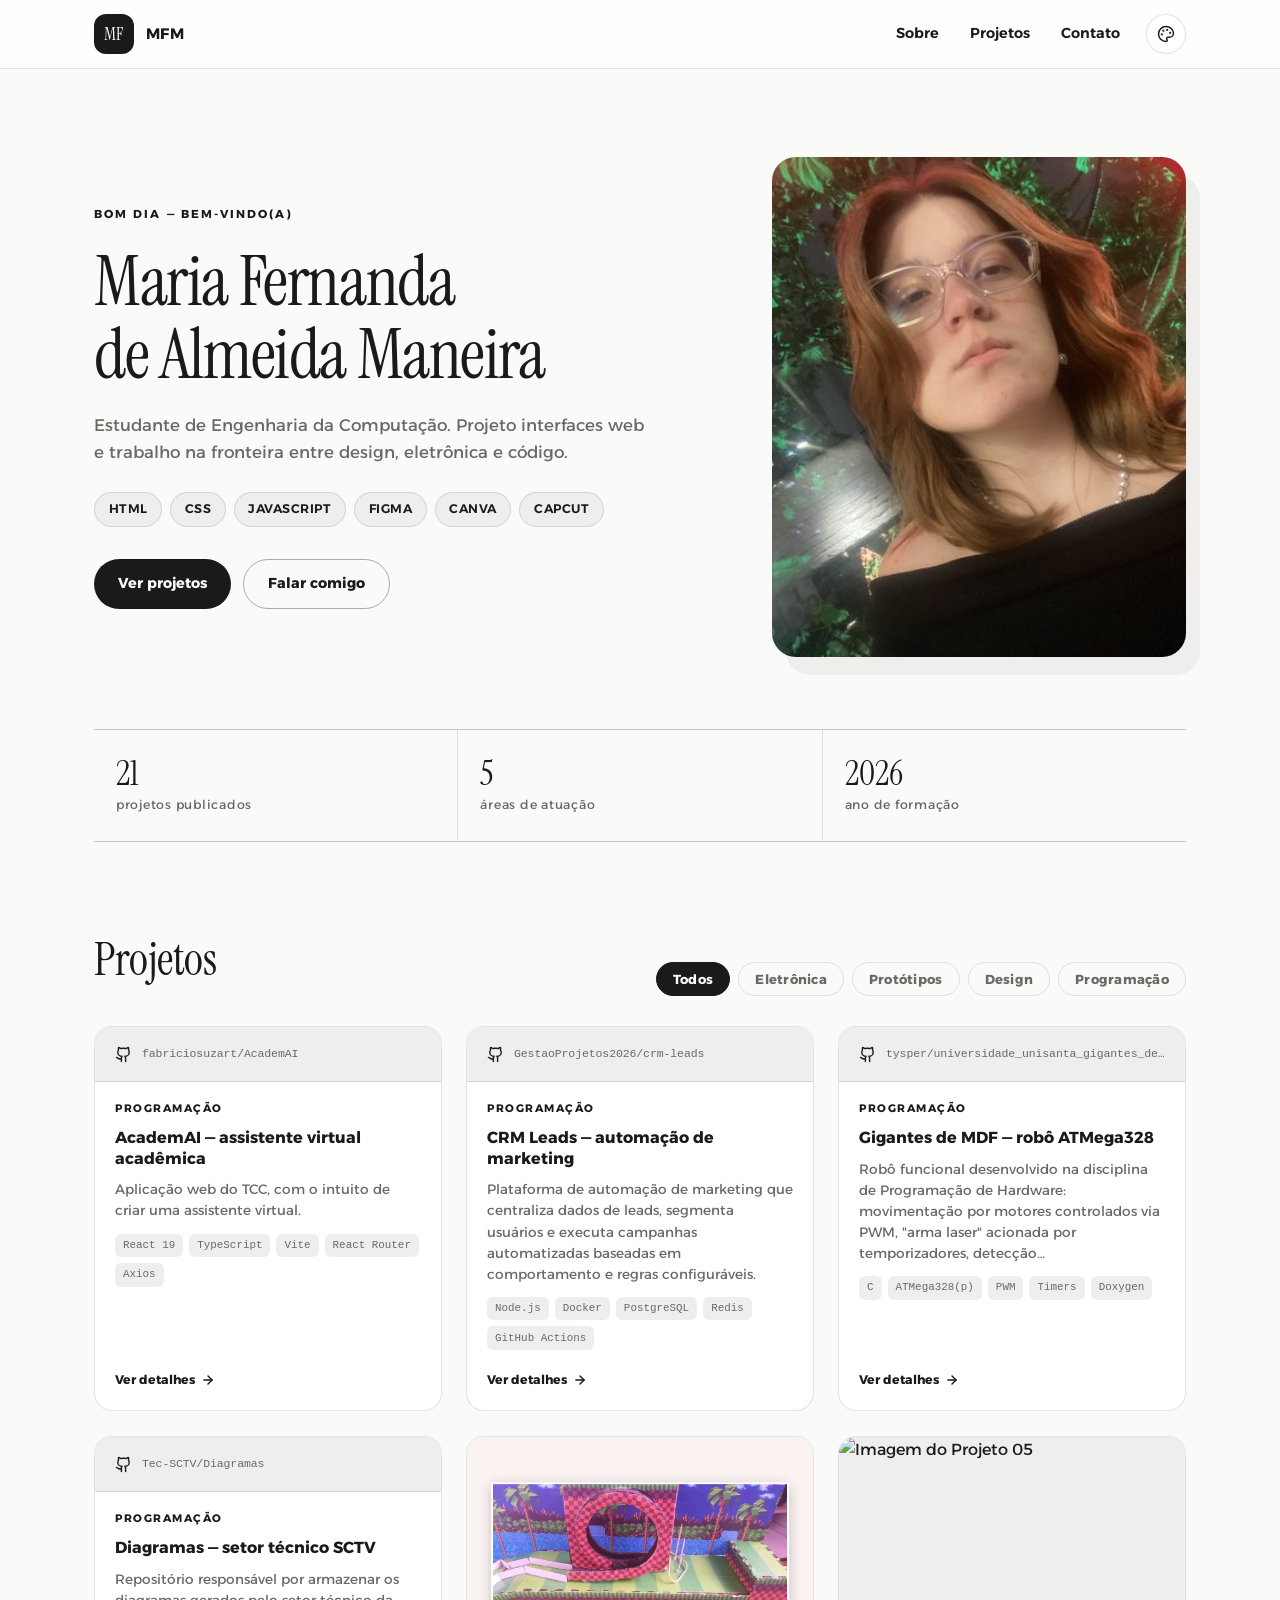
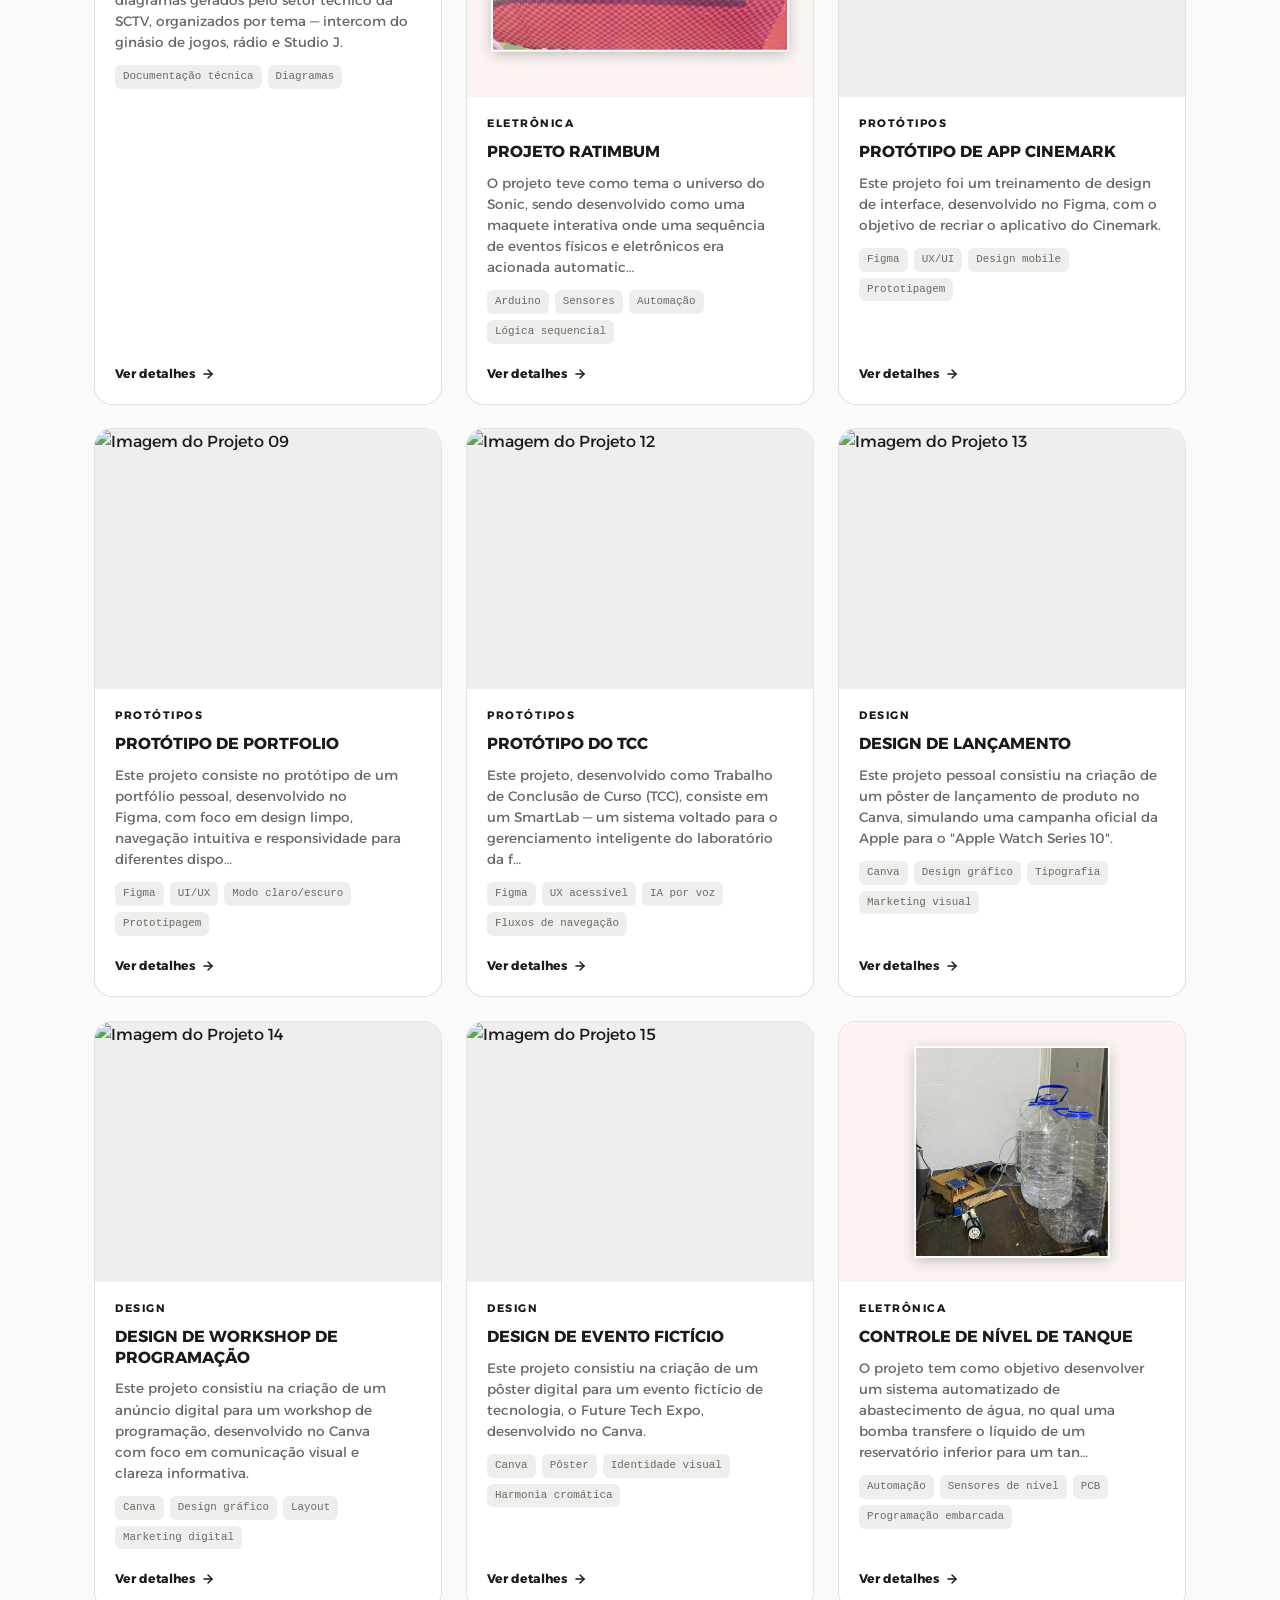
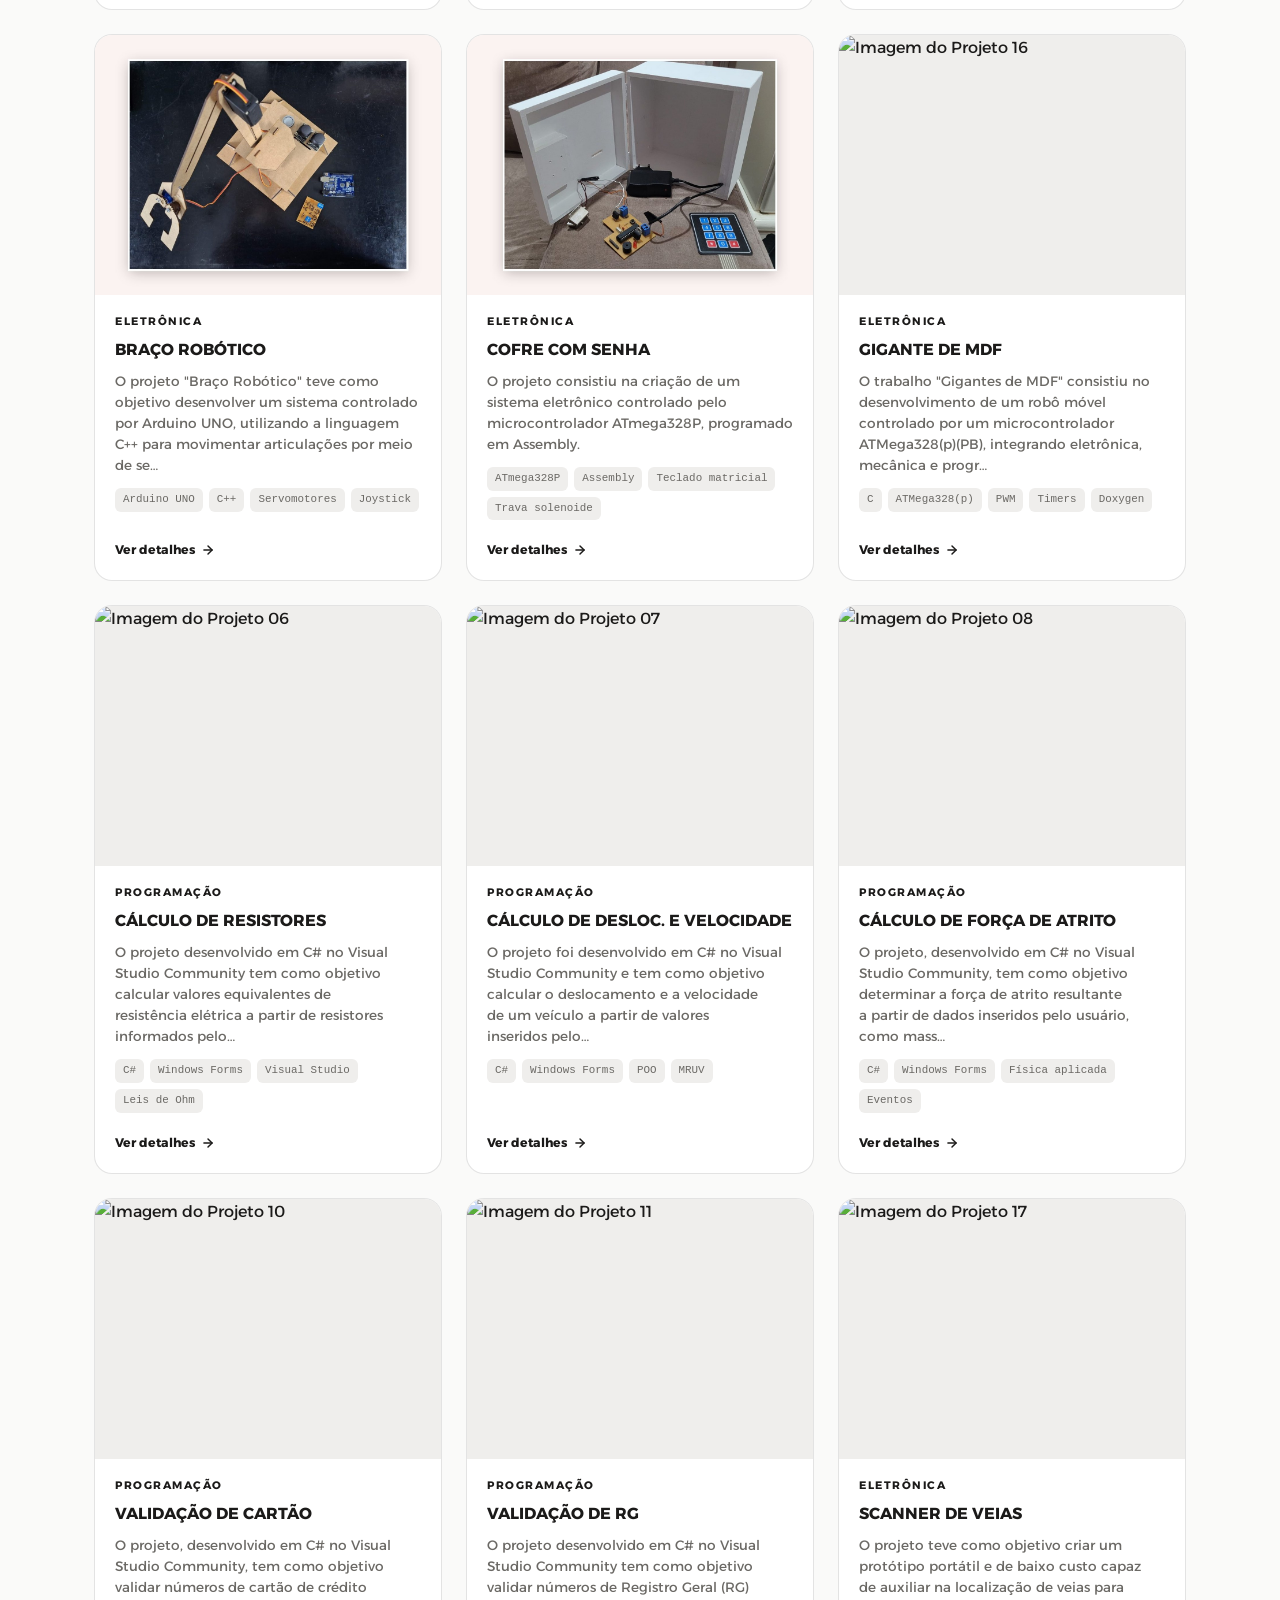
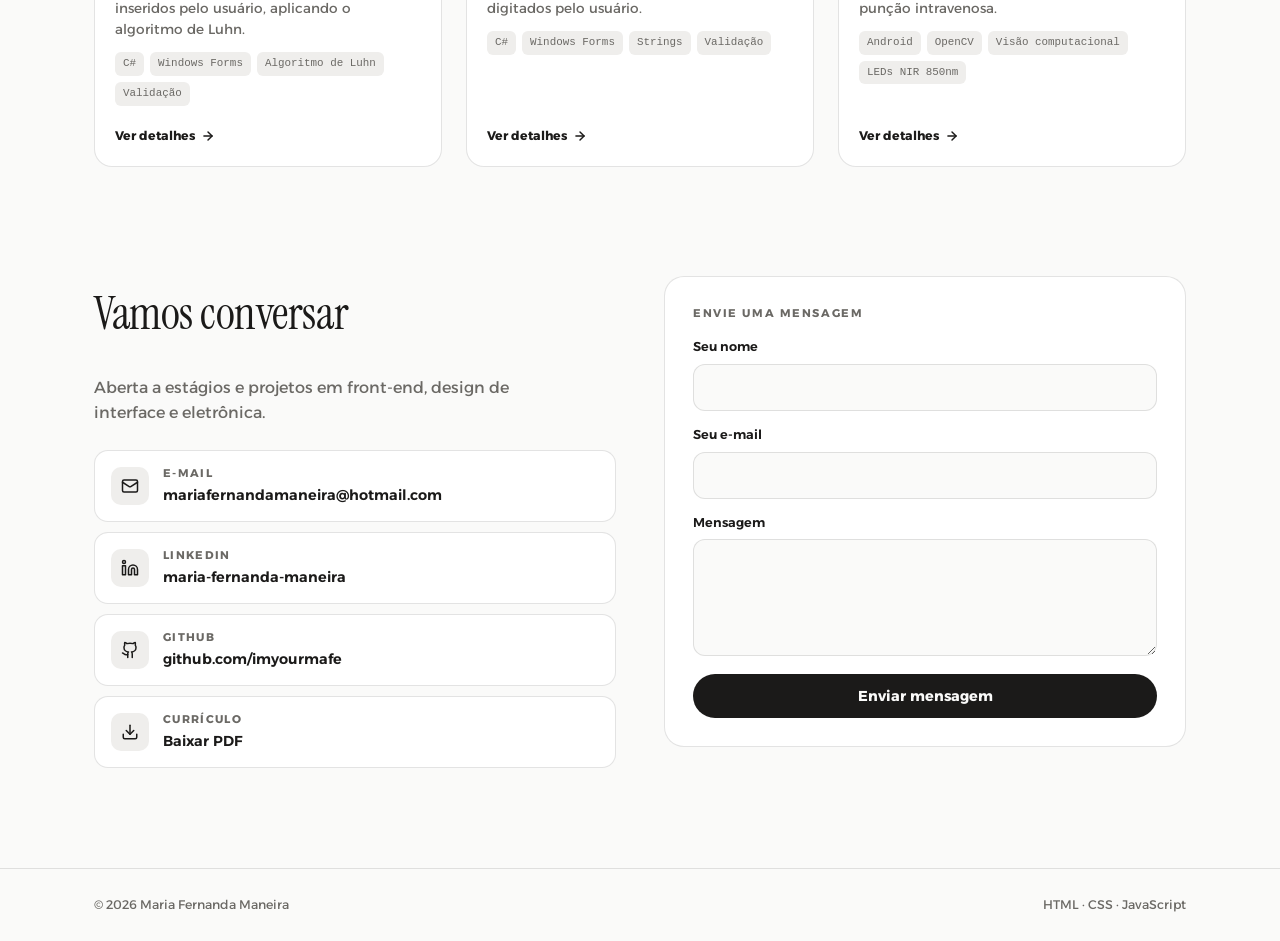
==== commit ceaab419: "Redesenha o portfólio seguindo o protótipo de 2026 Substitui a navegação por abas por uma página úni" ====
--- a/index.html
+++ b/index.html
@@ -1,10 +1,10 @@
 <!DOCTYPE html>
-<html lang="pt-br" data-tema="rose" data-lum="claro">
+<html lang="pt-br">
   <head>
     <meta charset="utf-8">
     <meta name="viewport" content="width=device-width, initial-scale=1">
     <title>Portfólio — Maria Fernanda</title>
-    <meta name="description" content="Portfólio de Maria Fernanda de Almeida Maneira — Desenvolvedora Front-End & Designer iniciante.">
+    <meta name="description" content="Portfólio de Maria Fernanda de Almeida Maneira — estudante de Engenharia da Computação, entre design, eletrônica e código.">
 
     <!-- Favicon -->
     <link rel="icon" href="images/meta/favicon.svg" type="image/svg+xml">
@@ -19,206 +19,175 @@
          Ajuste para a URL real assim que o site estiver publicado. -->
     <meta property="og:type" content="website">
     <meta property="og:title" content="Portfólio — Maria Fernanda">
-    <meta property="og:description" content="Portfólio de Maria Fernanda de Almeida Maneira — Desenvolvedora Front-End & Designer iniciante.">
+    <meta property="og:description" content="Portfólio de Maria Fernanda de Almeida Maneira — estudante de Engenharia da Computação, entre design, eletrônica e código.">
     <meta property="og:image" content="images/meta/og-image.jpg">
     <meta property="og:locale" content="pt_BR">
 
     <!-- Twitter Card -->
     <meta name="twitter:card" content="summary_large_image">
     <meta name="twitter:title" content="Portfólio — Maria Fernanda">
-    <meta name="twitter:description" content="Portfólio de Maria Fernanda de Almeida Maneira — Desenvolvedora Front-End & Designer iniciante.">
+    <meta name="twitter:description" content="Portfólio de Maria Fernanda de Almeida Maneira — estudante de Engenharia da Computação, entre design, eletrônica e código.">
     <meta name="twitter:image" content="images/meta/og-image.jpg">
 
     <link rel="preconnect" href="https://fonts.googleapis.com">
     <link rel="preconnect" href="https://fonts.gstatic.com" crossorigin>
-    <link href="https://fonts.googleapis.com/css2?family=Alexandria:wght@300;400;600;700;800&display=swap" rel="stylesheet">
+    <link href="https://fonts.googleapis.com/css2?family=Alexandria:wght@300;400;500;600;700;800&family=Instrument+Serif:ital@0;1&display=swap" rel="stylesheet">
     <link rel="stylesheet" href="style.css">
   </head>
 
   <body>
-    <!-- ====== Cabeçalho ====== -->
-    <header class="site-header">
-      <!-- h1 único e persistente: as seções abaixo funcionam como abas
-           (só uma fica visível por vez), então um <h1> preso dentro de
-           #sobre desaparecia da árvore de acessibilidade ao navegar para
-           Projetos/Contato. Este fica sempre presente; o título visível
-           de cada aba usa <h2>. -->
-      <h1 class="sr-only">Maria Fernanda de Almeida Maneira — Portfólio</h1>
-      <nav class="nav container">
-        <!-- O ícone é preenchido por script.js conforme a escolha em
-             "Personalizar"; o fallback aqui é a casa, para o botão não
-             nascer vazio se o JS não rodar. -->
-        <button id="btnInicio" class="brand" type="button" aria-label="Voltar ao início">
-          <svg id="iconeInicio" xmlns="http://www.w3.org/2000/svg" width="22" height="22" viewBox="0 0 24 24" fill="none" stroke="currentColor" stroke-width="2.5" stroke-linecap="round" stroke-linejoin="round" aria-hidden="true">
-            <path d="M3 9.5 12 3l9 6.5V20a1 1 0 0 1-1 1h-5v-6H10v6H5a1 1 0 0 1-1-1V9.5Z"/>
-          </svg>
-        </button>
-        <ul class="menu">
-          <li><a class="menu-link ativo" href="#sobre">Sobre</a></li>
-          <li><a class="menu-link" href="#projetos">Projetos</a></li>
-          <li><a class="menu-link" href="#contato">Contato</a></li>
-        </ul>
-      </nav>
+    <a class="pular-para-conteudo" href="#conteudo">Pular para o conteúdo</a>
+
+    <header class="cabecalho">
+      <div class="cabecalho-linha">
+        <a class="marca" href="#topo">
+          <!-- O glifo é trocado por script.js conforme a escolha em Personalizar. -->
+          <span class="marca-icone" id="marcaIcone" aria-hidden="true"></span>
+          <span class="marca-nome">MFM</span>
+        </a>
+
+        <nav class="nav-principal" aria-label="Seções do site">
+          <a class="nav-link" href="#sobre">Sobre</a>
+          <a class="nav-link" href="#projetos">Projetos</a>
+          <a class="nav-link" href="#contato">Contato</a>
+          <button type="button" id="btnPersonalizar" class="btn-personalizar"
+                  aria-label="Personalizar tema" aria-expanded="false" aria-controls="painelPersonalizar">
+            <svg xmlns="http://www.w3.org/2000/svg" width="18" height="18" viewBox="0 0 24 24" fill="none" stroke="currentColor" stroke-width="2" stroke-linecap="round" stroke-linejoin="round" aria-hidden="true"><circle cx="13.5" cy="6.5" r=".5" fill="currentColor"/><circle cx="17.5" cy="10.5" r=".5" fill="currentColor"/><circle cx="8.5" cy="7.5" r=".5" fill="currentColor"/><circle cx="6.5" cy="12.5" r=".5" fill="currentColor"/><path d="M12 2C6.5 2 2 6.5 2 12s4.5 10 10 10c.926 0 1.648-.746 1.648-1.688 0-.437-.18-.835-.437-1.125-.29-.289-.438-.652-.438-1.125a1.64 1.64 0 0 1 1.668-1.668h1.996c3.051 0 5.555-2.503 5.555-5.554C21.965 6.012 17.461 2 12 2z"/></svg>
+          </button>
+        </nav>
+      </div>
+
+      <!-- Painel de personalização: some do fluxo quando fechado (hidden),
+           então nada dentro dele é alcançável por teclado enquanto oculto. -->
+      <div class="painel" id="painelPersonalizar" hidden>
+        <div class="painel-linha">
+          <fieldset class="painel-grupo">
+            <legend>Tema</legend>
+            <div class="opcoes" id="opcoesTema"></div>
+          </fieldset>
+
+          <fieldset class="painel-grupo">
+            <legend>Cor de destaque</legend>
+            <div class="opcoes" id="opcoesDestaque"></div>
+          </fieldset>
+
+          <fieldset class="painel-grupo">
+            <legend>Ícone da marca</legend>
+            <div class="opcoes" id="opcoesIcone"></div>
+          </fieldset>
+        </div>
+      </div>
     </header>
 
-    <main class="container">
+    <main id="topo" class="conteudo">
+      <span id="conteudo" tabindex="-1" class="sr-only">Conteúdo principal</span>
 
-      <!-- ====== Sobre ====== -->
-      <section id="sobre" class="tela tela--ativa">
-        <div class="perfil">
-          <img class="perfil-foto" src="images/IMG_5417.jpg" alt="Foto de perfil" width="200" height="200" loading="eager" fetchpriority="high" decoding="async">
-          <div class="perfil-textos">
-            <h2>Maria Fernanda de Almeida Maneira</h2>
-            <p class="subtitulo">Desenvolvedora Front-End &amp; Designer iniciante</p>
-            <p class="bio">
-              Sou estudante do curso Engenharia da Computação, buscando criar interfaces web e design.
-            </p>
-            <ul class="chips">
-              <li class="chip">HTML</li>
-              <li class="chip">CSS</li>
-              <li class="chip">FIGMA</li>
-              <li class="chip">CANVA</li>
-              <li class="chip">CAPCUT</li>
-            </ul>
+      <section id="sobre" class="seccao-hero">
+        <div class="hero-texto">
+          <span class="sobrelinha" id="saudacao"></span>
+          <h1 class="titulo-display">Maria Fernanda<br>de Almeida Maneira</h1>
+          <p class="hero-bio">Estudante de Engenharia da Computação. Projeto interfaces web e trabalho na fronteira entre design, eletrônica e código.</p>
+          <ul class="chips" id="listaChips"></ul>
+          <div class="hero-acoes">
+            <a class="botao botao--destaque" href="#projetos">Ver projetos</a>
+            <a class="botao botao--contorno" href="#contato">Falar comigo</a>
           </div>
         </div>
-
-        <div id="boasVindas" class="boas-vindas" aria-live="polite"></div>
+        <div class="hero-foto">
+          <div class="hero-foto-fundo" aria-hidden="true"></div>
+          <img src="images/IMG_5417.jpg" alt="Maria Fernanda de Almeida Maneira" width="420" height="500" loading="eager" fetchpriority="high" decoding="async">
+        </div>
       </section>
 
-      <!-- ====== Projetos ====== -->
-      <section id="projetos" class="tela">
-        <h2 class="tela-titulo">Meus Projetos</h2>
+      <section class="faixa-numeros" aria-label="Resumo">
+        <div class="numero">
+          <span class="numero-valor">21</span>
+          <span class="numero-rotulo">projetos publicados</span>
+        </div>
+        <div class="numero">
+          <span class="numero-valor">5</span>
+          <span class="numero-rotulo">áreas de atuação</span>
+        </div>
+        <div class="numero">
+          <span class="numero-valor">2026</span>
+          <span class="numero-rotulo">ano de formação</span>
+        </div>
+      </section>
 
-        <div class="filtros-projetos">
-          <button type="button" class="filtro ativo" data-filtro="todos">Todos</button>
-          <button type="button" class="filtro" data-filtro="eletronica">Eletrônica</button>
-          <button type="button" class="filtro" data-filtro="prototipos">Protótipos</button>
-          <button type="button" class="filtro" data-filtro="design">Design</button>
-          <button type="button" class="filtro" data-filtro="programacao">Programação</button>
+      <section id="projetos" class="seccao-projetos">
+        <div class="projetos-cabecalho">
+          <h2 class="titulo-display titulo-secao">Projetos</h2>
+          <div class="filtros" id="filtros" role="group" aria-label="Filtrar projetos por categoria"></div>
+        </div>
+        <div class="grade-projetos" id="gradeProjetos"></div>
+      </section>
+
+      <section id="contato" class="seccao-contato">
+        <div class="contato-texto">
+          <h2 class="titulo-display titulo-secao">Vamos conversar</h2>
+          <p class="contato-bio">Aberta a estágios e projetos em front-end, design de interface e eletrônica.</p>
+          <ul class="lista-contatos" id="listaContatos"></ul>
         </div>
 
-        <div class="grid-projetos" id="gridProjetos"></div>
+        <form id="formContato" class="form-contato"
+              action="https://formspree.io/f/mgojqabg" method="POST">
+          <span class="form-rotulo">Envie uma mensagem</span>
+
+          <!-- O campo está dentro do <label>, então não precisa de for/id pareados. -->
+          <label class="campo">Seu nome
+            <input type="text" id="nome" name="nome" required>
+          </label>
+
+          <label class="campo">Seu e-mail
+            <input type="email" id="email" name="email" required>
+          </label>
+
+          <label class="campo">Mensagem
+            <textarea id="mensagem" name="mensagem" rows="4" required></textarea>
+          </label>
+
+          <input type="hidden" name="_subject" value="Nova mensagem enviada pelo portfólio">
+
+          <button type="submit" id="btnEnviar" class="botao botao--destaque botao--largo">Enviar mensagem</button>
+          <p class="form-retorno" id="formRetorno" role="status" aria-live="polite"></p>
+        </form>
       </section>
-
-      <!-- ====== Contato ====== -->
-      <section id="contato" class="tela">
-        <h2 class="tela-titulo">Contatos</h2>
-        <ul class="lista-contatos">
-          <li class="item-contato">
-            <span class="icone" aria-hidden="true">
-              <svg xmlns="http://www.w3.org/2000/svg" width="20" height="20" viewBox="0 0 24 24" fill="none" stroke="currentColor" stroke-width="2.5" stroke-linecap="round" stroke-linejoin="round"><rect width="20" height="16" x="2" y="4" rx="2"/><path d="m22 7-8.97 5.7a1.94 1.94 0 0 1-2.06 0L2 7"/></svg>
-            </span>
-            <a href="mailto:mariafernandamaneira@hotmail.com" class="link-email">mariafernandamaneira@hotmail.com</a>
-          </li>
-          <li class="item-contato">
-            <span class="icone" aria-hidden="true">
-              <svg xmlns="http://www.w3.org/2000/svg" width="20" height="20" viewBox="0 0 24 24" fill="none" stroke="currentColor" stroke-width="2.5" stroke-linecap="round" stroke-linejoin="round"><path d="M16 8a6 6 0 0 1 6 6v7h-4v-7a2 2 0 0 0-2-2 2 2 0 0 0-2 2v7h-4v-7a6 6 0 0 1 6-6z"/><rect width="4" height="12" x="2" y="9"/><circle cx="4" cy="4" r="2"/></svg>
-            </span>
-            <a href="https://www.linkedin.com/in/maria-fernanda-maneira" target="_blank" rel="noopener noreferrer">linkedin.com/in/maria-fernanda-maneira</a>
-          </li>
-          <li class="item-contato">
-            <span class="icone" aria-hidden="true">
-              <svg xmlns="http://www.w3.org/2000/svg" width="20" height="20" viewBox="0 0 24 24" fill="none" stroke="currentColor" stroke-width="2.5" stroke-linecap="round" stroke-linejoin="round"><path d="M15 22v-4a4.8 4.8 0 0 0-1-3.5c3 0 6-2 6-5.5.08-1.25-.27-2.48-1-3.5.28-1.15.28-2.35 0-3.5 0 0-1 0-3 1.5-2.64-.5-5.36-.5-8 0C6 2 5 2 5 2c-.3 1.15-.3 2.35 0 3.5A5.403 5.403 0 0 0 4 9c0 3.5 3 5.5 6 5.5-.39.49-.68 1.05-.85 1.65-.17.6-.22 1.23-.15 1.85v4"/><path d="M9 18c-4.51 2-5-2-7-2"/></svg>
-            </span>
-            <a href="https://github.com/imyourmafe" target="_blank" rel="noopener noreferrer">github.com/imyourmafe</a>
-          </li>
-          <li class="item-contato">
-            <span class="icone" aria-hidden="true">
-              <svg xmlns="http://www.w3.org/2000/svg" width="20" height="20" viewBox="0 0 24 24" fill="none" stroke="currentColor" stroke-width="2.5" stroke-linecap="round" stroke-linejoin="round"><path d="M21 15v4a2 2 0 0 1-2 2H5a2 2 0 0 1-2-2v-4"/><polyline points="7 10 12 15 17 10"/><line x1="12" x2="12" y1="15" y2="3"/></svg>
-            </span>
-            <a href="https://canva.link/curriculo-mfmaneira">Baixar Currículo</a>
-          </li>
-        </ul>
-      </section>
-
     </main>
 
-    <!-- Formulário de envio de mensagem: fica fora de <main> de propósito.
-         Antes vivia dentro de #contato, que some (display:none) ao trocar
-         de aba — se o modal estivesse aberto nesse momento, ele desaparecia
-         (0x0) mas continuava "aberto" e travando o scroll da página. Como
-         irmão de <header>/<main>, também permite usar inert neles enquanto
-         o modal está aberto, sem se auto-desativar. -->
-    <div
-      id="formEmail"
-      class="popup-form"
-      role="dialog"
-      aria-modal="true"
-      aria-labelledby="formTitle"
-      inert
-    >
-      <div class="popup-backdrop" data-fechar></div>
+    <footer class="rodape">
+      <div class="rodape-linha">
+        <span>&copy; 2026 Maria Fernanda Maneira</span>
+        <span>HTML · CSS · JavaScript</span>
+      </div>
+    </footer>
 
-      <form
-        id="emailForm"
-        class="popup-card"
-        action="https://formspree.io/f/mgojqabg"
-        method="POST"
-      >
-        <h2 id="formTitle">Envie uma mensagem</h2>
-
-        <label for="nome">Seu nome</label>
-        <input type="text" id="nome" name="nome" required>
-
-        <label for="email">Seu e-mail</label>
-        <input type="email" id="email" name="email" required>
-
-        <label for="assunto">Assunto</label>
-        <input type="text" id="assunto" name="assunto" required>
-
-        <label for="mensagem">Mensagem</label>
-        <textarea id="mensagem" name="mensagem" rows="4" required></textarea>
-
-        <input type="hidden" name="_subject" value="Nova mensagem enviada pelo portfólio">
-
-        <div class="popup-actions">
-          <button type="submit" id="btnEnviarMensagem">Enviar</button>
-          <button type="button" id="fecharForm" class="link-btn" data-fechar>Cancelar</button>
+    <!-- Modal de detalhe do projeto: filho direto de <body> para não depender
+         de nenhuma seção, e inert enquanto fechado. -->
+    <div class="modal" id="modalProjeto" role="dialog" aria-modal="true" aria-labelledby="modalTitulo" inert>
+      <div class="modal-fundo" data-fechar-modal></div>
+      <div class="modal-caixa">
+        <button type="button" class="modal-fechar" data-fechar-modal aria-label="Fechar">
+          <svg xmlns="http://www.w3.org/2000/svg" width="18" height="18" viewBox="0 0 24 24" fill="none" stroke="currentColor" stroke-width="2.5" stroke-linecap="round" aria-hidden="true"><path d="M18 6 6 18M6 6l12 12"/></svg>
+        </button>
+        <div class="modal-capa" id="modalCapa" role="img"></div>
+        <div class="modal-corpo">
+          <span class="sobrelinha" id="modalCategoria"></span>
+          <!-- Texto de partida: dá nome acessível ao diálogo antes de script.js
+               trocar pelo título do projeto aberto. -->
+          <h3 class="titulo-display modal-titulo" id="modalTitulo">Detalhe do projeto</h3>
+          <p class="modal-descricao" id="modalDescricao"></p>
+          <ul class="stack" id="modalStack"></ul>
+          <!-- href/target/rel entram por script.js quando o projeto tem repositório. -->
+          <a class="botao botao--destaque modal-link" id="modalLink" hidden>
+            <svg xmlns="http://www.w3.org/2000/svg" width="16" height="16" viewBox="0 0 24 24" fill="none" stroke="currentColor" stroke-width="2" stroke-linecap="round" stroke-linejoin="round" aria-hidden="true"><path d="M15 22v-4a4.8 4.8 0 0 0-1-3.5c3 0 6-2 6-5.5.08-1.25-.27-2.48-1-3.5.28-1.15.28-2.35 0-3.5 0 0-1 0-3 1.5-2.64-.5-5.36-.5-8 0C6 2 5 2 5 2c-.3 1.15-.3 2.35 0 3.5A5.403 5.403 0 0 0 4 9c0 3.5 3 5.5 6 5.5-.39.49-.68 1.05-.85 1.65-.17.6-.22 1.23-.15 1.85v4"/><path d="M9 18c-4.51 2-5-2-7-2"/></svg>
+            Abrir no GitHub
+          </a>
         </div>
-      </form>
-
-      <div id="mensagemConfirmacao" class="msg-confirmacao" role="status" aria-live="polite">
-        Mensagem enviada com sucesso!
       </div>
     </div>
 
-    <!-- Painel "Personalizar": popover flutuante, fora do cabeçalho para não
-         somar um botão à navegação. Os grupos usam radio nativo (oculto
-         visualmente) para herdar teclado e leitor de tela sem código extra. -->
-    <aside class="personalizar" aria-label="Personalizar aparência">
-      <div id="painelPersonalizar" class="personalizar-painel" role="group" aria-labelledby="tituloPersonalizar" hidden>
-        <h2 id="tituloPersonalizar">Personalizar</h2>
-
-        <fieldset class="personalizar-grupo">
-          <legend>Tema</legend>
-          <div class="opcoes" id="opcoesTema"></div>
-        </fieldset>
-
-        <fieldset class="personalizar-grupo">
-          <legend>Ícone de início</legend>
-          <div class="opcoes opcoes--icones" id="opcoesIcone"></div>
-        </fieldset>
-      </div>
-
-      <button id="btnPersonalizar" class="personalizar-btn" type="button"
-              aria-expanded="false" aria-controls="painelPersonalizar"
-              aria-label="Personalizar aparência">
-        <svg xmlns="http://www.w3.org/2000/svg" width="22" height="22" viewBox="0 0 24 24" fill="none" stroke="currentColor" stroke-width="2.2" stroke-linecap="round" stroke-linejoin="round" aria-hidden="true">
-          <path d="M12 3a9 9 0 1 0 0 18h1.5a2 2 0 0 0 0-4H13a1.5 1.5 0 0 1 0-3h3.5A4.5 4.5 0 0 0 21 9.5C21 5.9 17 3 12 3Z"/>
-          <circle cx="7.5" cy="11" r="1.2" fill="currentColor" stroke="none"/>
-          <circle cx="10.5" cy="7" r="1.2" fill="currentColor" stroke="none"/>
-          <circle cx="15.5" cy="7.5" r="1.2" fill="currentColor" stroke="none"/>
-        </svg>
-      </button>
-    </aside>
-
-    <footer class="site-footer">
-      <small>&copy; 2025 MARIA FERNANDA MANEIRA — Desenvolvido com HTML, CSS e JavaScript</small>
-    </footer>
-
     <script src="projects.js"></script>
-    <script src="personalizacao.js"></script>
+    <script src="repos.js"></script>
     <script src="script.js"></script>
   </body>
-</html>+</html>
--- a/style.css
+++ b/style.css
@@ -1,103 +1,42 @@
-/* ===== Temas =====
-   Cada tema define o mesmo conjunto de tokens; nenhuma regra abaixo conhece
-   uma cor literal. data-lum ("claro"/"escuro") existe para as poucas regras
-   que dependem da luminosidade do tema (brilho de fundo, contorno do botão)
-   não precisarem enumerar os cinco temas.
-
-   Todos os pares de contraste críticos de cada tema — chip, link de contato,
-   subtítulo, bio, título na barra do projeto, descrição e seta do acordeão —
-   foram verificados contra WCAG AA antes de entrar aqui. */
-
-/* Rosé — identidade original do site */
-:root,
-html[data-tema="rose"]{
-  --bg: #FFEEF2;
-  --card: #f0b2cc;
-  --text: #531222;
-  --muted: #5c4d53;
-  --brand: #972E48;
-  --brand-2: #F5BAC9;
-  --on-brand: #FFEEF2;
-  --chip-bg: #e27d9f;
-  --chip-text: #3a2b36;
-  --chev-fg: #610018;
-  --surface-2: #F5BAC9;
-  --heading-on-bg: #972E48;
-  --desc-bg: #daaabc;
-}
-
-/* Matcha — sálvia e creme */
-html[data-tema="matcha"]{
-  --bg: #F2F4EA;
-  --card: #C6D6BD;
-  --text: #1E2C22;
-  --muted: #46543F;
-  --brand: #3D5C41;
-  --brand-2: #CFE0C6;
-  --on-brand: #F2F4EA;
-  --chip-bg: #A8C29C;
-  --chip-text: #1E2C22;
-  --chev-fg: #1E2C22;
-  --surface-2: #CFE0C6;
-  --heading-on-bg: #35563A;
-  --desc-bg: #DDE8D6;
-}
-
-/* Lavanda — lilás e ameixa */
-html[data-tema="lavanda"]{
-  --bg: #F4F0FB;
-  --card: #CFBEEC;
-  --text: #2C2040;
-  --muted: #4B3A63;
-  --brand: #5B3E8E;
-  --brand-2: #DCCEF2;
-  --on-brand: #F4F0FB;
-  --chip-bg: #B9A3E0;
-  --chip-text: #2C2040;
-  --chev-fg: #2C2040;
-  --surface-2: #DCCEF2;
-  --heading-on-bg: #58398C;
-  --desc-bg: #E4DAF6;
-}
-
-/* Meia-noite — azul noturno, o escuro original do site */
-html[data-tema="meianoite"]{
-  --bg: #010A24;
-  --card: #061127;
-  --text: #E6E8EE;
-  --muted: #bfc8ee;
-  --brand: #021E73;
-  --brand-2: #67749B;
-  --on-brand: #E6E8EE;
-  --chip-bg: #254279;
-  --chip-text: #e9eeff;
-  --chev-fg: #e9eeff;
-  --surface-2: #3f4d79;
-  --heading-on-bg: #9aa2bc;
-  --desc-bg: #1b2440;
-}
-
-/* Grafite — grafite com acento coral. O texto sobre a barra coral é escuro
-   de propósito: branco sobre esse coral dá só 3.3:1. */
-html[data-tema="grafite"]{
-  --bg: #15171C;
-  --card: #23262D;
-  --text: #ECEDEF;
-  --muted: #B7BCC5;
-  --brand: #E4634A;
-  --brand-2: #2E323B;
-  --on-brand: #15171C;
-  --chip-bg: #333842;
-  --chip-text: #ECEDEF;
-  --chev-fg: #ECEDEF;
-  --surface-2: #2E323B;
-  --heading-on-bg: #F0836D;
-  --desc-bg: #1E2128;
-}
-
-html{
-  scroll-behavior: smooth;
-}
+/* ===== Tokens de tema =====
+   Os valores são escritos por script.js em document.documentElement, porque a
+   cor de destaque é escolhida separadamente da base (8 bases x 9 destaques).
+   Os valores abaixo são o tema "Claro" e servem de ponto de partida caso o JS
+   não rode. */
+:root{
+  --bg: #FAFAF9;
+  --surface: #FFFFFF;
+  --ink: #1B1A19;
+  --muted: #6B6965;
+  --soft: #EFEEEC;
+  --hairline: rgba(27,26,25,.12);
+  --strong-line: rgba(27,26,25,.35);
+  --accent: #1B1A19;
+  --on-accent: #FAFAF9;
+  --header-bg: rgba(255,255,255,.72);
+
+  --largura: 1140px;
+  --raio: 18px;
+}
+
+*{ box-sizing: border-box; margin: 0; padding: 0; }
+
+html{ scroll-behavior: smooth; }
+
+body{
+  font-family: 'Alexandria', system-ui, sans-serif;
+  line-height: 1.6;
+  background: var(--bg);
+  color: var(--ink);
+  min-height: 100vh;
+  transition: background-color .4s ease, color .4s ease;
+}
+
+a{ color: inherit; text-decoration: none; }
+a:hover{ opacity: .75; }
+
+img{ max-width: 100%; }
+
 .sr-only{
   position: absolute;
   width: 1px; height: 1px;
@@ -107,701 +46,610 @@
   white-space: nowrap;
   border: 0;
 }
-*{box-sizing:border-box; margin:0; padding:0;}
-.container{
-  width: 100%;
-  max-width: 1200px;
+
+/* Foco sempre visível: o design usa muito botão redondo sem contorno. */
+:focus-visible{
+  outline: 2px solid var(--accent);
+  outline-offset: 2px;
+  border-radius: 6px;
+}
+
+.pular-para-conteudo{
+  position: absolute;
+  left: -9999px;
+  top: 8px;
+  z-index: 100;
+  padding: .6rem 1rem;
+  border-radius: 999px;
+  background: var(--accent);
+  color: var(--on-accent);
+  font-weight: 700;
+  font-size: .85rem;
+}
+.pular-para-conteudo:focus{ left: 16px; }
+
+.titulo-display{
+  font-family: 'Instrument Serif', Georgia, serif;
+  font-weight: 400;
+  letter-spacing: -.02em;
+  text-wrap: balance;
+}
+.titulo-secao{
+  font-size: clamp(2rem, 4vw, 2.9rem);
+  letter-spacing: -.01em;
+}
+.sobrelinha{
+  font-size: .72rem;
+  letter-spacing: .18em;
+  text-transform: uppercase;
+  font-weight: 700;
+  color: var(--accent);
+}
+
+@keyframes subir{ from{ opacity: 0; transform: translateY(14px);} to{ opacity: 1; transform: translateY(0);} }
+@keyframes aparecer{ from{ opacity: 0; } to{ opacity: 1; } }
+@keyframes escala{ from{ opacity: 0; transform: scale(.97) translateY(10px);} to{ opacity: 1; transform: scale(1) translateY(0);} }
+
+/* ===== Cabeçalho ===== */
+.cabecalho{
+  position: sticky;
+  top: 0;
+  z-index: 40;
+  backdrop-filter: blur(14px);
+  background: var(--header-bg);
+  border-bottom: 1px solid var(--hairline);
+}
+.cabecalho-linha{
+  max-width: var(--largura);
   margin-inline: auto;
-  padding-inline: 1.5rem;
-}
-body{
-  font-family:'Alexandria', sans-serif;
-  background:var(--bg);
-  color:var(--text);
-  line-height:1.6;
-  opacity: 0;
-  filter: blur(4px);
-  transition: opacity 0.6s ease, filter 0.6s ease;
-}
-body.fade-in {
-  opacity: 1;
-  filter: blur(0);
-}
-body::before{
-  content:"";
-  position: fixed;
-  inset: 0;
-  z-index: -1;
-  pointer-events: none;
-
-  background:
-    radial-gradient(900px 600px at 12% 18%, color-mix(in oklab, var(--brand-2) 45%, transparent) 0%, transparent 60%),
-    radial-gradient(700px 500px at 85% 28%, color-mix(in oklab, var(--brand) 35%, transparent) 0%, transparent 65%),
-    linear-gradient(120deg, color-mix(in oklab, var(--bg) 92%, white), color-mix(in oklab, var(--bg) 70%, var(--brand-2)));
-  filter: saturate(1.05);
-  opacity: .35;
-  animation: bgFloat 18s ease-in-out infinite alternate;
-}
-@keyframes bgFloat{
-  0%   {transform: translate3d(0,0,0) scale(1);}
-  50%  {transform: translate3d(0,-8px,0) scale(1.01);}
-  100% {transform: translate3d(0,4px,0) scale(1);}
-}
-html[data-lum="escuro"] body::before{
-  opacity: .28;
-  background:
-    radial-gradient(900px 600px at 10% 20%, color-mix(in oklab, var(--brand-2) 25%, transparent) 0%, transparent 60%),
-    radial-gradient(700px 500px at 88% 30%, color-mix(in oklab, var(--brand) 20%, transparent) 0%, transparent 65%),
-    linear-gradient(120deg, color-mix(in oklab, var(--bg) 80%, black), color-mix(in oklab, var(--bg) 60%, var(--brand)));
-}
-@media (prefers-reduced-motion: reduce){
-  body::before{animation: none;}
-}
-
-/* Cabeçalho */
-.site-header{
-  border-bottom:1px solid color-mix(in oklab, var(--text) 15%, transparent);
-  background:color-mix(in oklab, var(--bg) 90%, white);
-  position:sticky; top:0; z-index:10;
-}
-.nav{
-  display:flex; justify-content:space-between; align-items:center;
-  padding:10px 0;
-}
-.brand{
-  background:none;
-  border:1px solid color-mix(in oklab, var(--text) 15%, transparent);
-  cursor:pointer;
-  display: inline-grid;
-  place-items: center;
-  width: 44px; height: 44px;
-  border-radius: 999px;
-  color:var(--brand);
-  margin-left: 2rem;
-  transition: background-color 0.2s ease, transform 0.2s ease, color 0.2s ease, border-color 0.2s ease;
-}
-.brand:hover {
-  background: color-mix(in oklab, var(--brand-2) 20%, transparent);
-  border-color: var(--brand);
-  transform: scale(1.08);
-  color: var(--text);
-}
-.brand svg {
-  grid-area: 1 / 1;
-  transition: transform 0.4s cubic-bezier(0.34, 1.56, 0.64, 1), opacity 0.3s ease;
-}
-html[data-lum="escuro"] .brand {
-  color: var(--text);
-  border-color: color-mix(in oklab, var(--text) 20%, transparent);
-}
-html[data-lum="escuro"] .brand:hover {
-  border-color: var(--text);
-}
-.menu{display:flex; list-style:none; gap:16px;}
-.menu-link{
-  text-decoration:none; color:var(--text);
-  padding:.45rem .8rem; border-radius:10px; font-weight:600;
-}
-.menu-link.ativo{border:1px solid var(--brand); }
-.menu-link:hover{background:color-mix(in oklab, var(--brand-2) 20%, transparent);}
-
-/* Telas */
-main{padding:30px 0; min-height:calc(100vh - 120px);}
-.tela{display:none;}
-.tela--ativa{
-  display:block;
-  animation: sectionFadeIn 0.4s cubic-bezier(0.16, 1, 0.3, 1) forwards;
-}
-@keyframes sectionFadeIn{
-  from{ opacity: 0; transform: translateY(12px); filter: blur(3px); }
-  to{ opacity: 1; transform: translateY(0); filter: blur(0); }
-}
-.tela-titulo{text-align:center; color:var(--heading-on-bg); margin-bottom:20px;}
-
-/* Seção Sobre */
-#sobre.tela--ativa{
-  display: flex;
-  flex-direction: column;
-  align-items: center;
-  gap: 2.5rem;
-  padding: 3rem 1rem 4rem;
-}
-.perfil{
-  display:flex;
-  flex-direction:column;
-  align-items:center;
-  gap: 36px;
-  background:var(--surface-2);
-  border-radius:18px;
-  padding: 32px;
-  box-shadow:0 6px 26px rgba(0,0,0,.06);
-  max-width: 900px;
+  padding: 14px 24px;
+  display: flex;
+  align-items: center;
+  justify-content: space-between;
+  gap: 20px;
+}
+.marca{ display: flex; align-items: center; gap: 12px; }
+.marca-icone{
+  width: 40px; height: 40px;
+  display: grid; place-items: center;
+  border-radius: 12px;
+  background: var(--accent);
+  color: var(--on-accent);
+}
+.marca-nome{ font-weight: 700; font-size: .95rem; letter-spacing: .02em; }
+
+.nav-principal{ display: flex; align-items: center; gap: 4px; }
+.nav-link{
+  padding: .5rem .85rem;
+  border-radius: 999px;
+  font-size: .9rem;
+  font-weight: 600;
+}
+.nav-link:hover{ background: var(--soft); opacity: 1; }
+
+.btn-personalizar{
+  margin-left: 8px;
+  width: 40px; height: 40px;
+  display: grid; place-items: center;
+  border-radius: 999px;
+  border: 1px solid var(--hairline);
+  background: var(--surface);
+  color: var(--ink);
+  cursor: pointer;
+}
+.btn-personalizar:hover{ border-color: var(--accent); color: var(--accent); }
+
+/* ===== Painel de personalização ===== */
+.painel{
+  border-top: 1px solid var(--hairline);
+  background: var(--surface);
+  animation: aparecer .2s ease both;
+}
+.painel[hidden]{ display: none; }
+.painel-linha{
+  max-width: var(--largura);
   margin-inline: auto;
-}
-.perfil-foto{
-  width:200px; height:200px; border-radius:100%;
-  border:8px solid var(--brand-2); object-fit:cover;
-}
-.perfil-textos{
-  text-align: center;
-  display: flex;
-  flex-direction: column;
-  gap: 0.8rem;
-  margin-top: 1rem;
-}
-.perfil-textos h2{
-  margin: 0;
-  font-size: 1.6rem;
-}
-.perfil-textos .subtitulo{
-  margin: 0;
-  font-size: 1rem;
-  color: var(--muted);
-}
-.perfil-textos .bio{
-  margin: 0;
-  font-size: 0.95rem;
-  line-height: 1.6;
-}
-.chips{
-  display:flex; flex-wrap:wrap; gap:10px; justify-content:center; list-style:none;
-}
-.chip{
-  background:var(--chip-bg); color:var(--chip-text);
-  padding:.5rem 1rem; border-radius:20px; font-weight:800;
-}
-
-/* Seção Projetos (Sanfona)
-   Layout em masonry (colunas CSS) em vez de grade de altura fixa: cada card
-   assume a proporção da própria imagem, então pôsteres verticais, prints
-   panorâmicos e fotos convivem sem corte nem redução. As imagens vêm de
-   fontes muito diferentes (Figma, Canva, foto de protótipo, Windows Forms),
-   com proporções de 0.56 a 2.00 — forçá-las numa caixa fixa cortava umas e
-   encolhia outras. */
-.grid-projetos{
-  column-count: 3;
-  column-gap: 32px;
-  margin-top: 24px;
-  padding-bottom: 40px;
-  max-width: 1100px;
-  margin-left: auto;
-  margin-right: auto;
-}
-.projeto-card{
-  height: auto;
-  background: var(--card);
-  border-radius: 14px;
-  overflow: hidden;
-  box-shadow: 0 6px 26px rgba(0,0,0,.06);
-  transform: translateY(0) scale(1);
-  transition: transform .25s ease, box-shadow .25s ease;
-  will-change: transform;
-  display: block;
-  /* impede que um card seja partido ao meio entre duas colunas */
-  break-inside: avoid;
-  -webkit-column-break-inside: avoid;
-  margin-bottom: 32px;
-}
-.projeto-card:hover{
-  transform: translateY(-4px) scale(1.01);
-  box-shadow: 0 14px 34px rgba(0,0,0,.14);
-}
-.projeto-thumb{
-  width: 100%;
-  overflow: hidden;
-  border-top-left-radius: 14px;
-  border-top-right-radius: 14px;
-  background: color-mix(in oklab, var(--card) 60%, white);
-  display: block;
-  line-height: 0;
-  transition: transform .35s ease, filter .35s ease;
-}
-.projeto-thumb img{
-  width: 100%;
-  /* altura livre: o card acompanha a proporção real da imagem. Os atributos
-     width/height em cada <img> (vindos de projects.js) reservam o espaço
-     correto antes do download, evitando layout shift com o lazy loading. */
-  height: auto;
-  display: block;
-  transition: transform 0.3s ease;
-}
-.projeto-thumb:hover img{
-  transform: scale(1.04);
-  filter: saturate(1.05);
-}
-.projeto-accordion{
-  margin: 0;
+  padding: 22px 24px 26px;
+  display: grid;
+  grid-template-columns: repeat(auto-fit, minmax(240px, 1fr));
+  gap: 28px;
+}
+.painel-grupo{
   border: 0;
-  background: transparent;
-}
-.projeto-accordion[open] .chevron.aberto {transform: rotate(180deg);}
-.projeto-accordion:not([open]) .projeto-desc{
-  display: none;
+  display: flex;
+  flex-direction: column;
+  gap: 12px;
+}
+.painel-grupo legend{
+  font-size: .7rem;
+  letter-spacing: .14em;
+  text-transform: uppercase;
+  color: var(--muted);
+  font-weight: 700;
   padding: 0;
-  border: 0;
-}
-.projeto-info{
-  display: flex;
-  align-items: center;
-  justify-content: space-between;
-  background: var(--brand);
-  width: 100%;
-  margin: 0;
-  padding: 14px 18px;
-  cursor: pointer;
-  list-style: none;
-  border: none;
-  border-radius: 0;
-  user-select: none;
-}
-.projeto-info::-webkit-details-marker{
-  display: none;
-}
-.projeto-titulo{
-  flex: 1;
-  font-size: 1rem;
-  font-weight: 800;
-  text-transform: uppercase;
-  color: var(--on-brand);
-  text-align: left;
-}
-.chevron{
-  display: inline-grid;
-  place-items: center;
-  width: 32px;
-  height: 32px;
-  border-radius: 50%;
-  background: var(--chip-bg);
-  color: var(--chev-fg);
-  font-weight: 900;
-  line-height: 1;
-  transform: rotate(0deg);
-  transition: transform 0.2s ease, background 0.2s ease;
-}
-.projeto-accordion[open] .chevron{
-  transform: rotate(180deg);
-}
-.projeto-desc{
-  padding: 12px 16px 16px;
-  border-top: 1px solid color-mix(in oklab, var(--brand) 10%, transparent);
-  background: var(--desc-bg);
-  color: var(--text);
-}
-@media (max-width: 1000px){
-  .grid-projetos{ column-count: 2; }
-}
-@media (max-width: 700px){
-  .grid-projetos{ column-count: 1; }
-}
-
-/* Seção Contatos */
-#contato.tela--ativa{
-  padding: 3rem 1rem 4rem;
-  display: flex;
-  flex-direction: column;
-  align-items: center;
-}
-.lista-contatos{
-  list-style: none;
-  display: flex;
-  flex-direction: column;
-  gap: 24px;
-  max-width: 720px;
-  width: 100%;
-  margin: 0 auto;
-  padding: 0;
-}
-.lista-contatos .item-contato:last-child{border-bottom: none;}
-.item-contato{
-  display: flex;
-  align-items: center;
-  gap: 14px;
-  background: var(--chip-bg);
-  padding: 14px 18px;
-  border-radius: 12px;
-  box-shadow: 0 4px 16px rgba(0,0,0,.06);
-  border-bottom: 3px solid color-mix(in oklab, var(--text) 40%, transparent);
-  transition: transform .2s ease, box-shadow .2s ease;
-}
-.item-contato .icone{
-  flex: 0 0 42px;
-  height: 42px;
-  display: grid;
-  place-items: center;
-  background: var(--brand-2);
-  color: var(--brand);
-  border-radius: 10px;
-  font-weight: 800;
-  font-size: 18px;
-}
-.item-contato a,
-.item-contato a:link,
-.item-contato a:visited{
-  color: var(--text);
-  text-decoration: none;
-  font-weight: 700;
-  font-size: 1rem;
-  line-height: 1.4;
-}
-.item-contato a:hover,
-.item-contato a:focus{
-  text-decoration: underline;
-  color: var(--brand);
-  transform: translateY(-2px);
-  box-shadow: 0 10px 28px rgba(0,0,0,.10);
-}
-
-/* Rodapé */
-.site-footer{
-  border-top:1px solid color-mix(in oklab, var(--text) 15%, transparent);
-  text-align:center; padding:20px 0; background:color-mix(in oklab, var(--card) 80%, rgb(255, 255, 255));
-}
-
-/* Mensagem dinâmica de boas-vindas */
-.boas-vindas{
-  max-width: 900px;
-  width: 100%;
-  padding: 1.2rem 1rem;
-  border-radius: 12px;
-  background: var(--surface-2);
-  color: var(--brand);
-  font-weight: 700;
-  box-shadow: 0 4px 12px rgba(0,0,0,.08);
-  letter-spacing: 0.2px;
-  line-height: 1.4;
-  animation: boasVindasFade .25s ease-out both;
-
-  display: flex;
-  align-items: center;
-  justify-content: center;
-  gap: 10px;
-}
-/* Nos temas escuros --brand é escuro demais para ficar sobre --surface-2. */
-html[data-lum="escuro"] .boas-vindas{
-  color: var(--text);
-}
-.saudacao-icon {
-  flex-shrink: 0;
-  stroke: currentColor;
-}
-.boas-vindas:empty{
-  display: none;
-}
-@keyframes boasVindasFade{
-  from{ opacity: 0; transform: translateY(-6px); }
-  to{ opacity: 1; transform: translateY(0); }
-}
-
-/* Formulário flutuante de e-mail */
-.popup-form{
-  position: fixed;
-  inset: 0;
-  display: none;
-  justify-content: center;
-  align-items: center;
-  z-index: 1000;
-}
-.popup-form.aberta{
-  display: flex;
-}
-.popup-backdrop {
-  position: absolute;
-  inset: 0;
-  background: rgba(0,0,0,.45);
-}
-.popup-card{
-  position: relative;
-  background: var(--card);
-  color: var(--text);
-  padding: 1.6rem;
-  border-radius: 14px;
-  width: min(420px, 92vw);
-  display: flex;
-  flex-direction: column;
-  gap: .8rem;
-  box-shadow: 0 12px 28px rgba(0,0,0,.25);
-  animation: fadeIn .25s ease-out both;
-  z-index: 1;
-}
-.popup-card h2{margin: 0 0 .4rem; font-size: 1.15rem;}
-.popup-card label{
-  font-weight: 600;
-  font-size: .92rem;
-}
-.popup-card input,
-.popup-card textarea{
-  border: 1px solid color-mix(in oklab, var(--brand) 22%, transparent);
-  border-radius: 10px;
-  padding: .6rem .7rem;
-  font: inherit;
-  background: var(--bg);
-  color: var(--text);
-}
-.popup-card input:focus,
-.popup-card textarea:focus{
-  outline: 2px solid color-mix(in oklab, var(--brand) 60%, transparent);
-  outline-offset: 2px;
-}
-.popup-actions{
-  display: flex;
-  gap: .6rem;
-  margin-top: .4rem;
-}
-.popup-actions button[type="submit"]{
-  border: none;
-  cursor: pointer;
-  border-radius: 10px;
-  padding: .6rem 1rem;
-  font-weight: 800;
-  background: linear-gradient(90deg, var(--brand), var(--brand-2), var(--brand));
-  background-size: 200% 100%;
-  animation: gradShift 6s ease infinite;
-  color: var(--on-brand);
-}
-.popup-actions button[type="submit"]:disabled{
-  opacity: .7;
-  cursor: not-allowed;
-}
-@keyframes fadeIn{
-  from{ opacity: 0; transform: translateY(8px); }
-  to{ opacity: 1; transform: translateY(0); }
-}
-@keyframes gradShift{
-  0%{ background-position: 0% 50%;}
-  50%{ background-position: 100% 50%;}
-  100%{ background-position: 0% 50%;}
-}
-.link-btn{
-  background: transparent;
-  border: none;
-  color: var(--text);
-  font-weight: 700;
-  cursor: pointer;
-  text-decoration: underline;
-}
-.msg-confirmacao{
-  display: none;
-  position: absolute;
-  bottom: 8%;
-  left: 50%;
-  transform: translateX(-50%);
-  background: var(--brand-2);
-  color: var(--brand);
-  padding: .55rem 1rem;
-  border-radius: 10px;
-  font-weight: 800;
-  z-index: 1;
-  box-shadow: 0 6px 16px rgba(0,0,0,.18);
-  animation: fadeIn .2s ease-out both;
-  text-align: center;
-  width: min(420px, 92vw);
-}
-.msg-confirmacao.sucesso{
-  color: #1f8f4d;
-}
-.msg-confirmacao.erro{
-  color: #c0392b;
-}
-body.modal-aberta{overflow: hidden;}
-
-/* ===== Filtros de Projetos ===== */
-.filtros-projetos{
-  position: relative;
-  display: flex;
-  flex-wrap: wrap;
-  gap: 18px;
-  align-items: center;
-  justify-content: flex-start;
-  margin: .25rem auto 2.5rem;
-  padding-bottom: .4rem;
-  max-width: 1100px;
-  padding-left: 1.5rem;
-}
-.filtros-projetos::after{
-  content: "";
-  position: absolute;
-  left: 50%;
-  transform: translateX(-50%);
-  bottom: 0;
-  width: 100vw;
-  height: 1px;
-  background: color-mix(in oklab, var(--text) 15%, transparent);
-  pointer-events: none;
-  z-index: 0;
-}
-.filtro{
-  appearance: none;
-  background: none;
-  border: none;
-  padding: .35rem .25rem;
-  color: color-mix(in oklab, var(--text) 80%, transparent);
-  font-weight: 700;
-  font-size: .95rem;
-  cursor: pointer;
-  position: relative;
-}
-.filtro::after{
-  content: "";
-  position: absolute;
-  left: 0; right: 0; bottom: -0.45rem;
-  height: 3px;
-  background: transparent;
-  transform: scaleX(0);
-  transform-origin: left;
-  transition: transform .25s ease, background-color .25s ease;
-}
-.filtro:hover{
-  color: var(--text);
-}
-.filtro:hover::after{
-  background: color-mix(in oklab, var(--brand) 50%, transparent);
-  transform: scaleX(1);
-}
-.filtro.ativo{
-  color: var(--text);
-}
-.filtro.ativo::after{
-  background: var(--brand);
-  transform: scaleX(1);
-}
-/* ===== Painel "Personalizar" =====
-   Controle flutuante no canto: o cabeçalho fica só com o botão de início.
-   Não é um diálogo modal — é um popover, então não bloqueia o resto da
-   página; fecha com Escape, clique fora ou no próprio botão, e devolve o
-   foco a quem o abriu. */
-.personalizar{
-  position: fixed;
-  right: clamp(12px, 3vw, 28px);
-  bottom: clamp(12px, 3vw, 28px);
-  z-index: 900;
-  display: flex;
-  flex-direction: column;
-  align-items: flex-end;
-  gap: 12px;
-}
-.personalizar-btn{
-  width: 48px;
-  height: 48px;
-  border-radius: 999px;
-  display: grid;
-  place-items: center;
-  cursor: pointer;
-  color: var(--on-brand);
-  background: var(--brand);
-  border: 1px solid color-mix(in oklab, var(--text) 20%, transparent);
-  box-shadow: 0 6px 20px rgba(0,0,0,.22);
-  transition: transform .2s ease, box-shadow .2s ease;
-}
-.personalizar-btn:hover{
-  transform: scale(1.07);
-  box-shadow: 0 10px 26px rgba(0,0,0,.28);
-}
-.personalizar-painel{
-  width: min(320px, calc(100vw - 32px));
-  background: var(--card);
-  color: var(--text);
-  border: 1px solid color-mix(in oklab, var(--text) 18%, transparent);
-  border-radius: 16px;
-  padding: 1rem 1.1rem 1.2rem;
-  box-shadow: 0 16px 40px rgba(0,0,0,.28);
-  display: flex;
-  flex-direction: column;
-  gap: 1.1rem;
-  animation: painelEntra .18s ease-out both;
-}
-.personalizar-painel[hidden]{ display: none; }
-@keyframes painelEntra{
-  from{ opacity: 0; transform: translateY(8px) scale(.98); }
-  to{ opacity: 1; transform: translateY(0) scale(1); }
-}
-@media (prefers-reduced-motion: reduce){
-  .personalizar-painel{ animation: none; }
-  .personalizar-btn{ transition: none; }
-}
-.personalizar-painel h2{
-  font-size: 1rem;
-  margin: 0;
-  color: var(--text);
-}
-.personalizar-grupo{
-  border: 0;
-  padding: 0;
-  margin: 0;
-  display: flex;
-  flex-direction: column;
-  gap: .6rem;
-}
-.personalizar-grupo legend{
-  font-size: .78rem;
-  font-weight: 700;
-  letter-spacing: .06em;
-  text-transform: uppercase;
-  color: var(--text);
-  padding: 0;
-  margin-bottom: .2rem;
-}
-.opcoes{
-  display: flex;
-  flex-wrap: wrap;
-  gap: 10px;
-}
-/* Os inputs continuam no DOM (navegação por teclado e leitor de tela vêm de
-   graça do radio nativo); só o visual é substituído pelo rótulo. */
+  margin-bottom: 4px;
+}
+.opcoes{ display: flex; flex-wrap: wrap; gap: 10px; }
+/* Radio nativo escondido: teclado e leitor de tela vêm do próprio elemento. */
 .opcoes input[type="radio"]{
   position: absolute;
   opacity: 0;
-  width: 1px;
-  height: 1px;
+  width: 1px; height: 1px;
   pointer-events: none;
 }
 .opcao-tema{
+  display: flex;
+  align-items: center;
+  gap: 9px;
+  padding: 8px 14px 8px 9px;
+  border-radius: 999px;
+  cursor: pointer;
+  font-size: .85rem;
+  font-weight: 600;
+  color: var(--ink);
+  background: transparent;
+  border: 1.5px solid var(--hairline);
+}
+.opcao-tema-amostra{
+  width: 18px; height: 18px;
+  border-radius: 999px;
+  border: 1px solid rgba(0,0,0,.12);
+}
+.opcao-destaque{
+  width: 34px; height: 34px;
+  border-radius: 999px;
+  cursor: pointer;
+  border: 2px solid transparent;
+  outline: 1px solid rgba(0,0,0,.1);
+  outline-offset: -1px;
+}
+.opcao-icone{
+  width: 40px; height: 40px;
+  display: grid; place-items: center;
+  border-radius: 12px;
+  cursor: pointer;
+  background: transparent;
+  color: var(--ink);
+  border: 1.5px solid var(--hairline);
+}
+.opcoes input:checked + .opcao-tema{ background: var(--soft); border-color: var(--accent); }
+.opcoes input:checked + .opcao-destaque{ border-color: var(--ink); }
+.opcoes input:checked + .opcao-icone{ background: var(--accent); color: var(--on-accent); border-color: var(--accent); }
+.opcoes input:focus-visible + .opcao-tema,
+.opcoes input:focus-visible + .opcao-destaque,
+.opcoes input:focus-visible + .opcao-icone{
+  outline: 2px solid var(--accent);
+  outline-offset: 2px;
+}
+
+/* ===== Conteúdo ===== */
+.conteudo{
+  max-width: var(--largura);
+  margin-inline: auto;
+  padding: 0 24px;
+}
+
+/* Hero */
+.seccao-hero{
+  padding: 88px 0 72px;
+  display: grid;
+  grid-template-columns: minmax(0, 1.35fr) minmax(0, .9fr);
+  gap: 56px;
+  align-items: center;
+}
+.hero-texto{
+  display: flex;
+  flex-direction: column;
+  gap: 22px;
+  animation: subir .5s ease both;
+}
+.hero-texto h1{
+  font-size: clamp(2.6rem, 6vw, 4.4rem);
+  line-height: 1.03;
+}
+.hero-bio{
+  font-size: 1.05rem;
+  max-width: 46ch;
+  color: var(--muted);
+  text-wrap: pretty;
+}
+.chips{
+  display: flex;
+  flex-wrap: wrap;
+  gap: 8px;
+  list-style: none;
+  margin-top: 4px;
+}
+.chips li{
+  padding: .4rem .85rem;
+  border-radius: 999px;
+  font-size: .78rem;
+  font-weight: 600;
+  letter-spacing: .04em;
+  border: 1px solid var(--hairline);
+  background: var(--soft);
+  color: var(--ink);
+}
+.hero-acoes{ display: flex; flex-wrap: wrap; gap: 12px; margin-top: 10px; }
+
+.botao{
+  padding: .8rem 1.5rem;
+  border-radius: 999px;
+  font-weight: 700;
+  font-size: .9rem;
   display: inline-flex;
   align-items: center;
   gap: 8px;
-  padding: 6px 10px 6px 6px;
-  border-radius: 999px;
-  border: 2px solid transparent;
-  background: color-mix(in oklab, var(--text) 8%, transparent);
-  cursor: pointer;
+  cursor: pointer;
+  font-family: inherit;
+}
+.botao--destaque{ background: var(--accent); color: var(--on-accent); border: none; }
+.botao--contorno{ border: 1px solid var(--strong-line); background: transparent; color: var(--ink); }
+.botao--largo{ justify-content: center; margin-top: 4px; }
+
+.hero-foto{ position: relative; animation: escala .6s ease both; }
+.hero-foto-fundo{
+  position: absolute;
+  inset: 18px -14px -18px 14px;
+  border-radius: 24px;
+  background: var(--soft);
+}
+.hero-foto img{
+  position: relative;
+  width: 100%;
+  aspect-ratio: 4 / 5;
+  object-fit: cover;
+  border-radius: 24px;
+  display: block;
+}
+
+/* Faixa de números */
+.faixa-numeros{
+  display: grid;
+  grid-template-columns: repeat(auto-fit, minmax(160px, 1fr));
+  gap: 1px;
+  background: var(--hairline);
+  border-block: 1px solid var(--hairline);
+}
+.numero{
+  background: var(--bg);
+  padding: 26px 22px;
+  display: flex;
+  flex-direction: column;
+  gap: 4px;
+}
+.numero-valor{
+  font-family: 'Instrument Serif', Georgia, serif;
+  font-size: 2.2rem;
+  line-height: 1;
+  color: var(--accent);
+}
+.numero-rotulo{ font-size: .78rem; letter-spacing: .06em; color: var(--muted); }
+
+/* Projetos */
+.seccao-projetos{ padding: 80px 0 40px; }
+.projetos-cabecalho{
+  display: flex;
+  flex-wrap: wrap;
+  align-items: flex-end;
+  justify-content: space-between;
+  gap: 20px;
+  margin-bottom: 30px;
+}
+.filtros{ display: flex; flex-wrap: wrap; gap: 8px; }
+.filtro{
+  padding: .5rem 1rem;
+  border-radius: 999px;
+  cursor: pointer;
+  font-family: inherit;
   font-size: .82rem;
   font-weight: 700;
-  transition: border-color .15s ease, background-color .15s ease;
-}
-.opcao-tema:hover{ background: color-mix(in oklab, var(--text) 14%, transparent); }
-.amostra{
-  display: inline-flex;
-  border-radius: 999px;
+  letter-spacing: .02em;
+  background: transparent;
+  color: var(--muted);
+  border: 1px solid var(--hairline);
+  transition: background-color .2s ease, color .2s ease;
+}
+.filtro[aria-pressed="true"]{
+  background: var(--accent);
+  color: var(--on-accent);
+  border-color: var(--accent);
+}
+
+.grade-projetos{
+  display: grid;
+  grid-template-columns: repeat(auto-fill, minmax(280px, 1fr));
+  gap: 24px;
+}
+.card{
+  cursor: pointer;
+  display: flex;
+  flex-direction: column;
+  border-radius: var(--raio);
   overflow: hidden;
-  border: 1px solid color-mix(in oklab, var(--text) 25%, transparent);
-}
-.amostra span{ width: 12px; height: 20px; display: block; }
-.opcoes--icones{
+  background: var(--surface);
+  border: 1px solid var(--hairline);
+  text-align: left;
+  font: inherit;
+  color: inherit;
+  transition: transform .25s ease, box-shadow .25s ease, border-color .25s ease;
+  animation: escala .35s ease both;
+}
+.card:hover{
+  transform: translateY(-4px);
+  box-shadow: 0 18px 40px rgba(0,0,0,.12);
+  border-color: var(--accent);
+  opacity: 1;
+}
+.card-imagem{
+  width: 100%;
+  aspect-ratio: 4 / 3;
+  overflow: hidden;
+  background: var(--soft);
+}
+.card-imagem img{
+  width: 100%;
+  height: 100%;
+  object-fit: cover;
+  display: block;
+}
+.card-repo{
+  padding: 18px 20px;
+  background: var(--soft);
+  display: flex;
+  align-items: center;
+  gap: 10px;
+  border-bottom: 1px solid var(--hairline);
+}
+.card-repo svg{ flex: 0 0 auto; color: var(--accent); }
+.card-repo span{
+  font-family: ui-monospace, SFMono-Regular, Menlo, monospace;
+  font-size: .72rem;
+  letter-spacing: -.01em;
+  color: var(--muted);
+  overflow: hidden;
+  text-overflow: ellipsis;
+  white-space: nowrap;
+}
+.card-corpo{
+  padding: 18px 20px 20px;
+  display: flex;
+  flex-direction: column;
+  gap: 10px;
+  flex: 1;
+}
+.card-categoria{
+  font-size: .68rem;
+  letter-spacing: .14em;
+  text-transform: uppercase;
+  font-weight: 700;
+  color: var(--accent);
+}
+.card-titulo{
+  font-size: 1rem;
+  font-weight: 700;
+  line-height: 1.3;
+}
+.card-resumo{
+  font-size: .85rem;
+  line-height: 1.55;
+  color: var(--muted);
+  text-wrap: pretty;
+}
+.stack{
+  display: flex;
+  flex-wrap: wrap;
+  gap: 6px;
+  list-style: none;
+  margin-top: 2px;
+}
+.stack li{
+  font-family: ui-monospace, SFMono-Regular, Menlo, monospace;
+  font-size: .68rem;
+  padding: .2rem .5rem;
+  border-radius: 6px;
+  background: var(--soft);
+  color: var(--muted);
+}
+.card-ver{
+  margin-top: auto;
+  padding-top: 10px;
+  font-size: .78rem;
+  font-weight: 700;
+  color: var(--ink);
+  display: flex;
+  align-items: center;
+  gap: 6px;
+}
+
+/* Contato */
+.seccao-contato{
+  padding: 70px 0 100px;
   display: grid;
-  grid-template-columns: repeat(6, 1fr);
-  gap: 8px;
-}
-.opcao-icone{
-  width: 100%;
+  grid-template-columns: repeat(auto-fit, minmax(300px, 1fr));
+  gap: 48px;
+  align-items: start;
+}
+.contato-texto{ display: flex; flex-direction: column; gap: 24px; }
+.contato-bio{ color: var(--muted); max-width: 40ch; }
+.lista-contatos{ list-style: none; display: flex; flex-direction: column; gap: 10px; }
+.lista-contatos a{
+  display: flex;
+  align-items: center;
+  gap: 14px;
+  padding: 14px 16px;
+  border-radius: 14px;
+  border: 1px solid var(--hairline);
+  background: var(--surface);
+}
+.lista-contatos a:hover{ border-color: var(--accent); opacity: 1; }
+.contato-icone{
+  flex: 0 0 38px;
   height: 38px;
-  border-radius: 12px;
   display: grid;
   place-items: center;
-  cursor: pointer;
-  color: var(--text);
-  border: 2px solid transparent;
-  background: color-mix(in oklab, var(--text) 8%, transparent);
-  transition: border-color .15s ease, background-color .15s ease;
-}
-.opcao-icone:hover{ background: color-mix(in oklab, var(--text) 14%, transparent); }
-/* Estado escolhido e foco de teclado ficam no rótulo, já que o input é
-   visualmente oculto. */
-.opcoes input[type="radio"]:checked + .opcao-tema,
-.opcoes input[type="radio"]:checked + .opcao-icone{
-  border-color: var(--brand);
-  background: color-mix(in oklab, var(--brand) 18%, transparent);
-}
-.opcoes input[type="radio"]:focus-visible + .opcao-tema,
-.opcoes input[type="radio"]:focus-visible + .opcao-icone{
-  outline: 2px solid var(--brand);
-  outline-offset: 2px;
-}
+  border-radius: 10px;
+  background: var(--soft);
+  color: var(--accent);
+}
+.contato-textos{ display: flex; flex-direction: column; gap: 1px; min-width: 0; }
+.contato-rotulo{
+  font-size: .7rem;
+  letter-spacing: .12em;
+  text-transform: uppercase;
+  color: var(--muted);
+  font-weight: 700;
+}
+.contato-valor{ font-size: .9rem; font-weight: 600; overflow-wrap: anywhere; }
+
+.form-contato{
+  display: flex;
+  flex-direction: column;
+  gap: 14px;
+  padding: 28px;
+  border-radius: 20px;
+  background: var(--surface);
+  border: 1px solid var(--hairline);
+}
+.form-rotulo{
+  font-size: .7rem;
+  letter-spacing: .14em;
+  text-transform: uppercase;
+  font-weight: 700;
+  color: var(--muted);
+}
+.campo{
+  display: flex;
+  flex-direction: column;
+  gap: 6px;
+  font-size: .8rem;
+  font-weight: 600;
+}
+.campo input,
+.campo textarea{
+  font: inherit;
+  font-size: .9rem;
+  font-weight: 400;
+  padding: .7rem .85rem;
+  border-radius: 12px;
+  border: 1px solid var(--hairline);
+  background: var(--bg);
+  color: var(--ink);
+}
+.campo textarea{ resize: vertical; }
+.form-retorno{ font-size: .82rem; font-weight: 600; }
+.form-retorno:empty{ display: none; }
+.form-retorno.sucesso{ color: var(--accent); }
+.form-retorno.erro{ color: #c0392b; }
+
+/* Rodapé */
+.rodape{ border-top: 1px solid var(--hairline); }
+.rodape-linha{
+  max-width: var(--largura);
+  margin-inline: auto;
+  padding: 26px 24px;
+  display: flex;
+  flex-wrap: wrap;
+  gap: 10px;
+  justify-content: space-between;
+  font-size: .78rem;
+  color: var(--muted);
+}
+
+/* ===== Modal de detalhe ===== */
+.modal{
+  position: fixed;
+  inset: 0;
+  z-index: 90;
+  display: none;
+  align-items: center;
+  justify-content: center;
+  padding: 24px;
+}
+.modal.aberto{ display: flex; }
+.modal-fundo{
+  position: absolute;
+  inset: 0;
+  background: rgba(10,6,12,.55);
+  backdrop-filter: blur(3px);
+  animation: aparecer .2s ease both;
+}
+.modal-caixa{
+  position: relative;
+  width: min(880px, 100%);
+  max-height: 86vh;
+  overflow: auto;
+  border-radius: 22px;
+  background: var(--surface);
+  border: 1px solid var(--hairline);
+  animation: escala .3s ease both;
+}
+.modal-fechar{
+  position: absolute;
+  top: 14px;
+  right: 14px;
+  width: 38px; height: 38px;
+  display: grid;
+  place-items: center;
+  border-radius: 999px;
+  cursor: pointer;
+  border: none;
+  background: var(--bg);
+  color: var(--ink);
+}
+.modal-capa{
+  width: 100%;
+  height: 340px;
+  background-size: cover;
+  background-position: center;
+}
+.modal-capa[hidden]{ display: none; }
+.modal-corpo{
+  padding: 28px 32px 34px;
+  display: flex;
+  flex-direction: column;
+  gap: 14px;
+}
+.modal-titulo{ font-size: 2rem; line-height: 1.15; }
+.modal-descricao{
+  font-size: .95rem;
+  line-height: 1.7;
+  color: var(--muted);
+  text-wrap: pretty;
+}
+/* No modal as etiquetas de stack são um pouco maiores que as do card. */
+.modal-corpo .stack{ margin-top: 4px; }
+.modal-corpo .stack li{ font-size: .72rem; padding: .25rem .6rem; border-radius: 7px; }
+.modal-link{ margin-top: 8px; align-self: flex-start; font-size: .85rem; padding: .7rem 1.2rem; }
+.modal-link[hidden]{ display: none; }
+body.modal-aberto{ overflow: hidden; }
+
+/* ===== Responsivo ===== */
+@media (max-width: 880px){
+  .seccao-hero{
+    grid-template-columns: 1fr;
+    gap: 36px;
+    padding: 56px 0 48px;
+  }
+  .hero-foto{ max-width: 380px; }
+  .projetos-cabecalho{ align-items: flex-start; }
+}
+@media (max-width: 620px){
+  .cabecalho-linha{ padding: 12px 16px; gap: 10px; }
+  .marca-nome{ display: none; }
+  .nav-link{ padding: .5rem .6rem; font-size: .85rem; }
+  .conteudo{ padding: 0 16px; }
+  .modal{ padding: 12px; }
+  .modal-corpo{ padding: 22px 20px 26px; }
+  .modal-capa{ height: 220px; }
+  .form-contato{ padding: 20px; }
+}
+
+@media (prefers-reduced-motion: reduce){
+  html{ scroll-behavior: auto; }
+  *, *::before, *::after{
+    animation-duration: .01ms !important;
+    animation-iteration-count: 1 !important;
+    transition-duration: .01ms !important;
+  }
+}
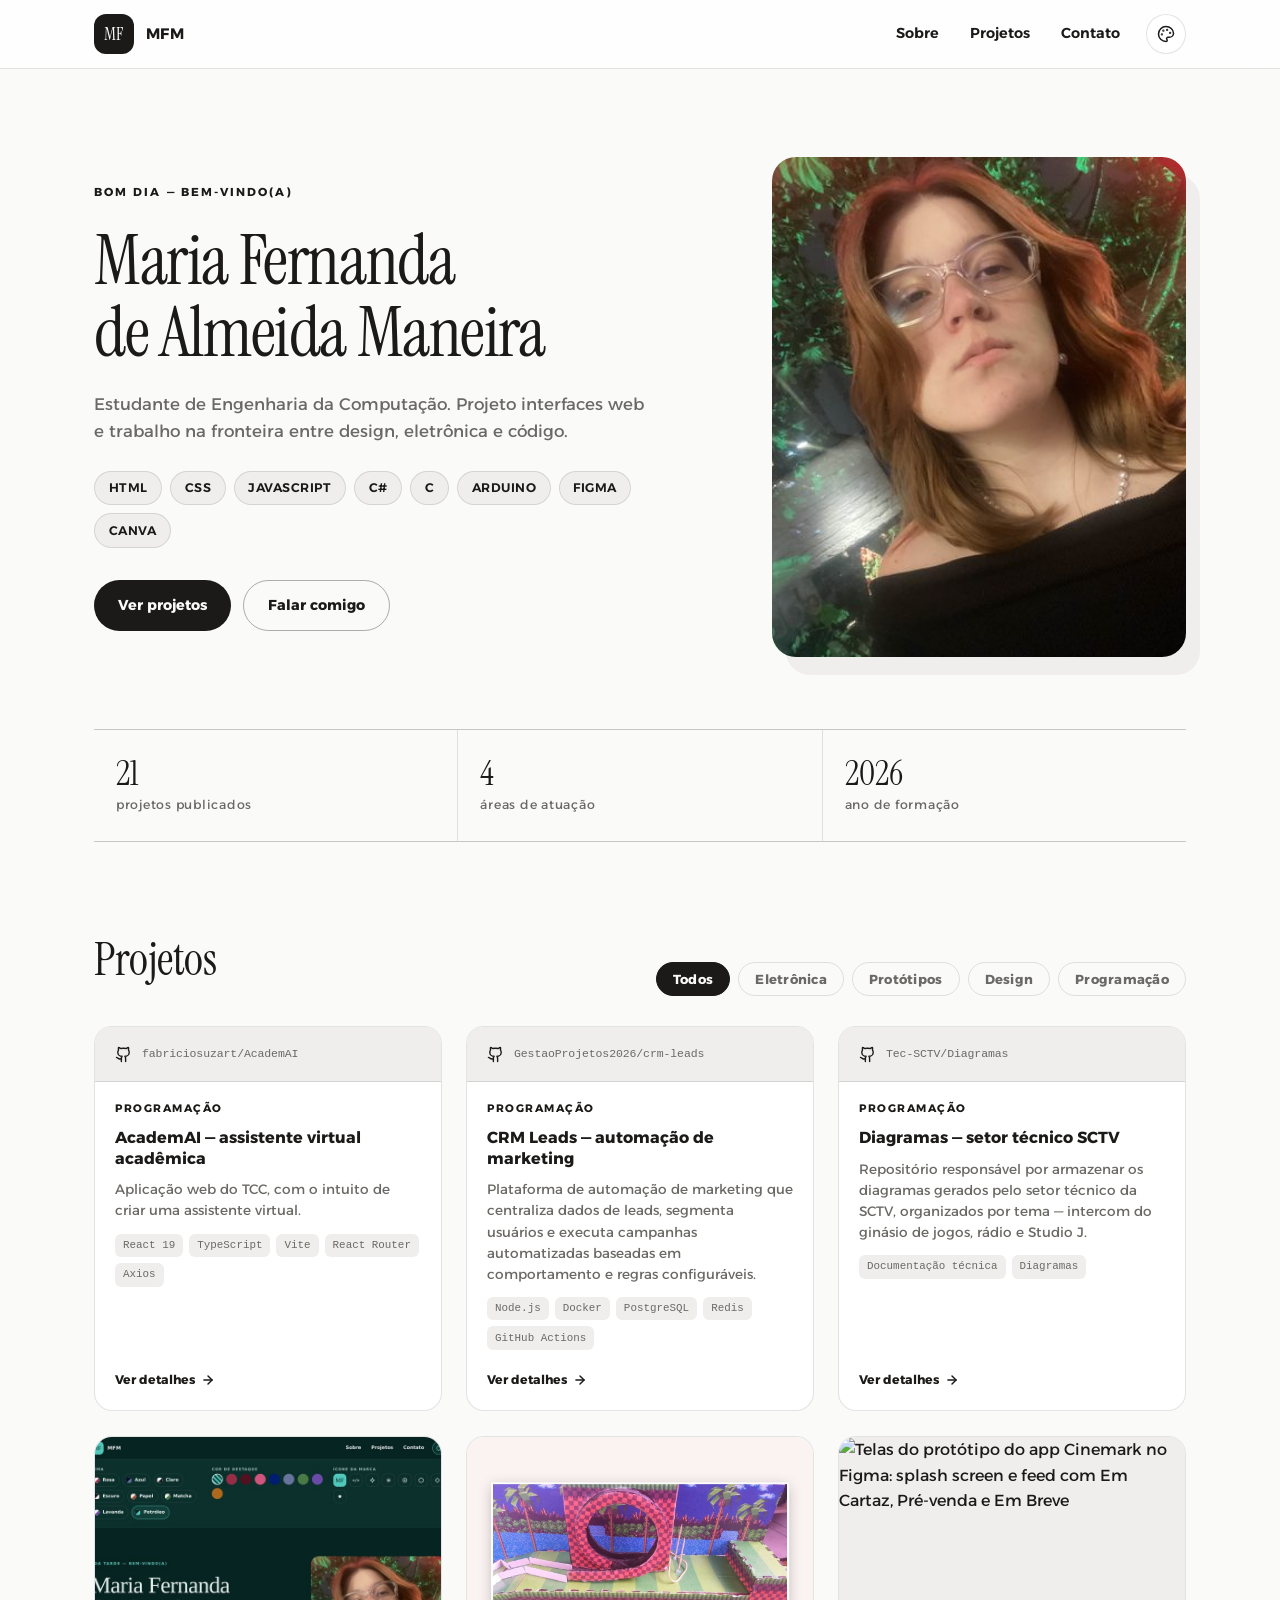
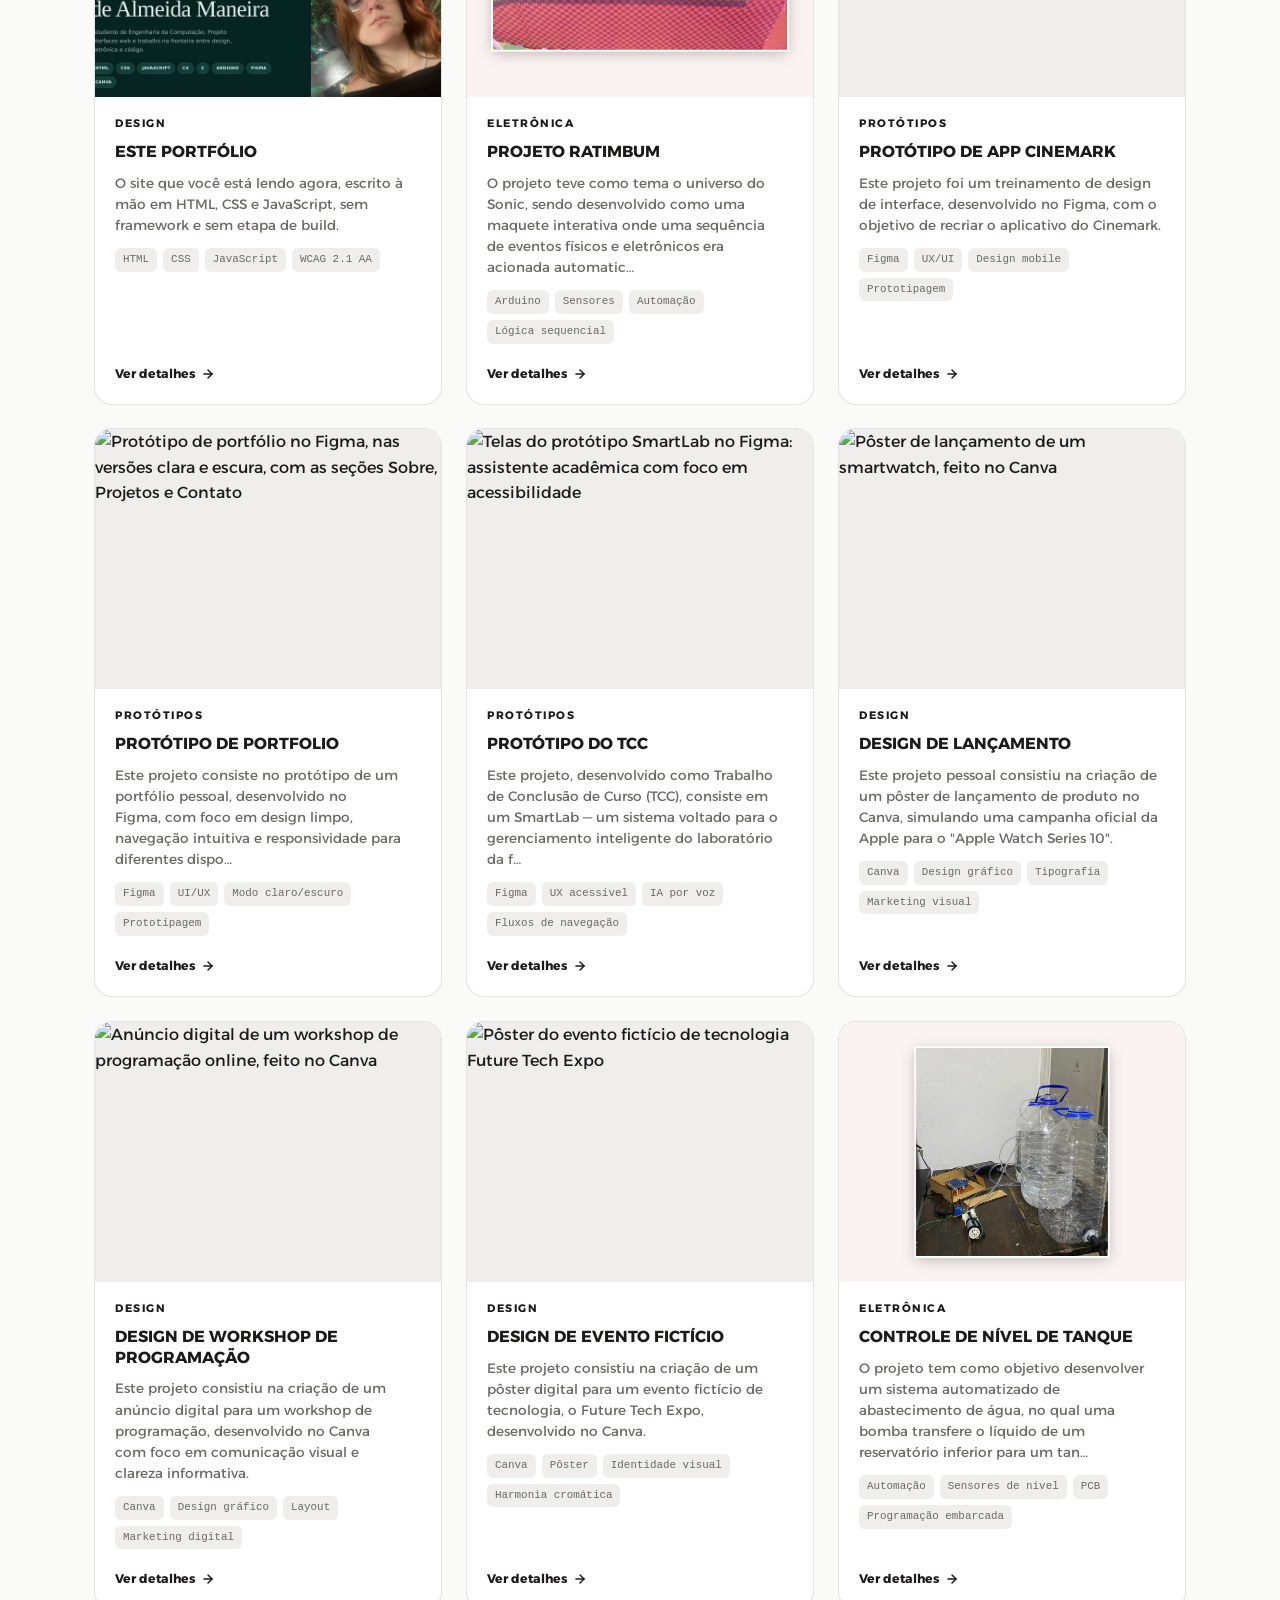
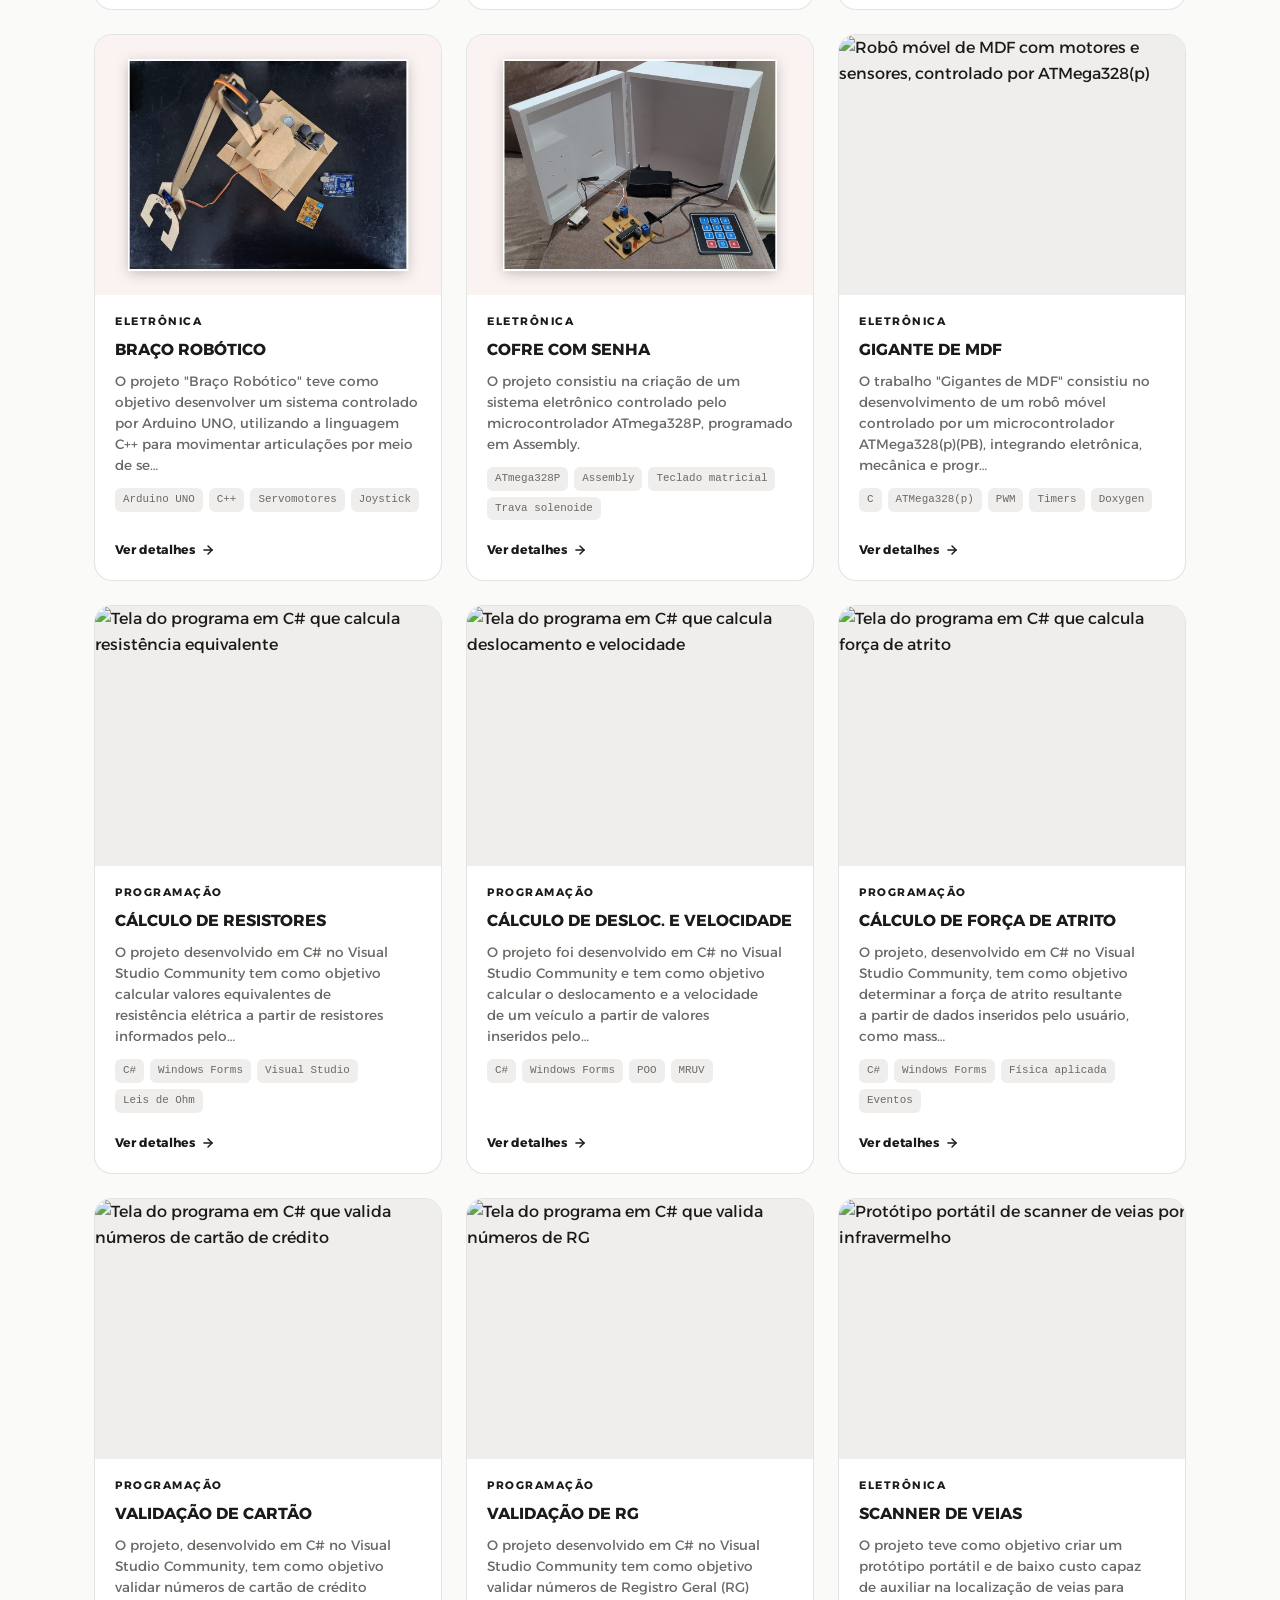
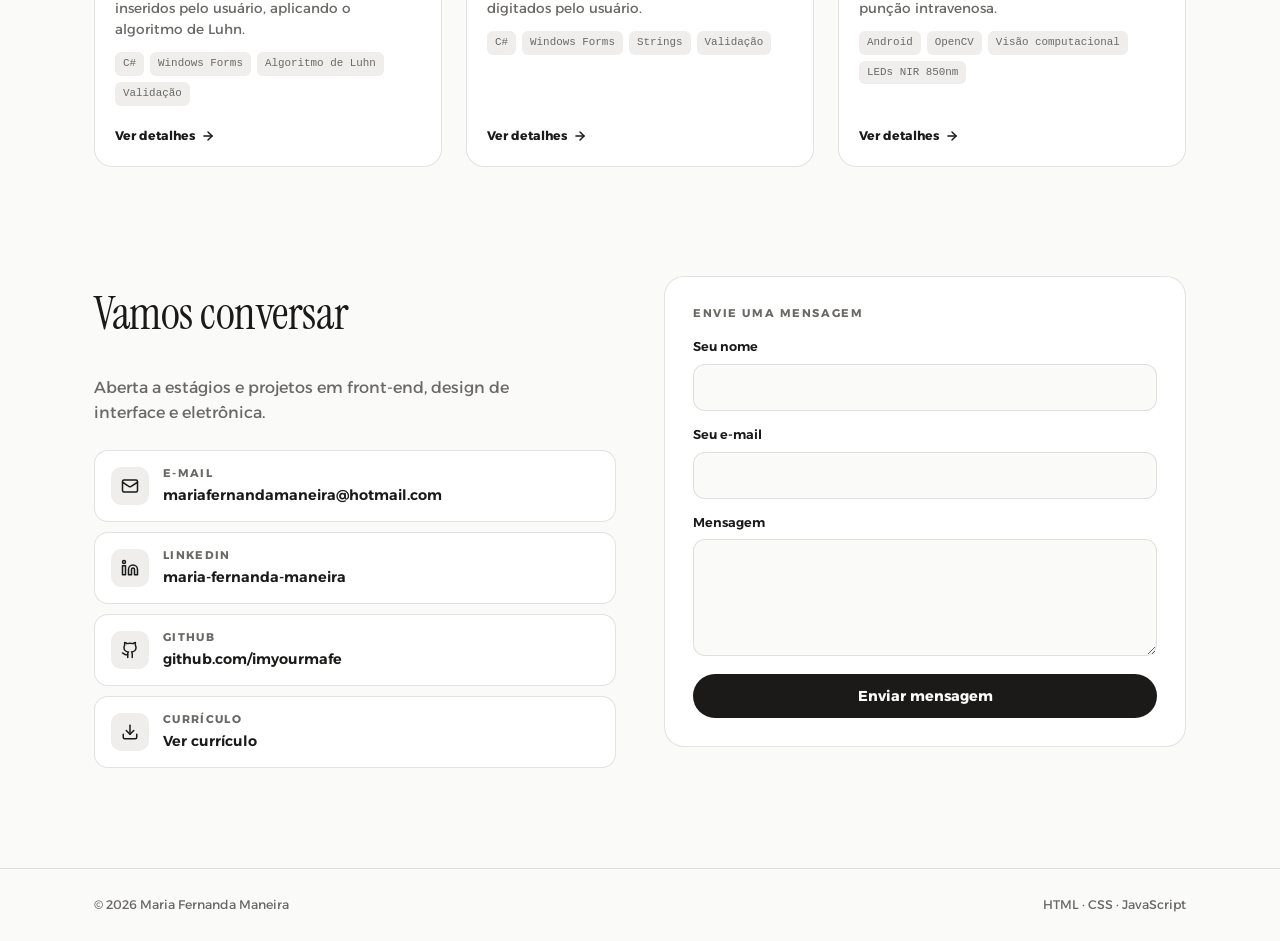
==== commit ad222fe5: "Tira a duplicata, dá link aos projetos e lista este site Levantei o conteúdo e comparei com o que a " ====
--- a/index.html
+++ b/index.html
@@ -105,7 +105,7 @@
           <span class="numero-rotulo">projetos publicados</span>
         </div>
         <div class="numero">
-          <span class="numero-valor">5</span>
+          <span class="numero-valor">4</span>
           <span class="numero-rotulo">áreas de atuação</span>
         </div>
         <div class="numero">
@@ -177,11 +177,9 @@
           <h3 class="titulo-display modal-titulo" id="modalTitulo">Detalhe do projeto</h3>
           <p class="modal-descricao" id="modalDescricao"></p>
           <ul class="stack" id="modalStack"></ul>
-          <!-- href/target/rel entram por script.js quando o projeto tem repositório. -->
-          <a class="botao botao--destaque modal-link" id="modalLink" hidden>
-            <svg xmlns="http://www.w3.org/2000/svg" width="16" height="16" viewBox="0 0 24 24" fill="none" stroke="currentColor" stroke-width="2" stroke-linecap="round" stroke-linejoin="round" aria-hidden="true"><path d="M15 22v-4a4.8 4.8 0 0 0-1-3.5c3 0 6-2 6-5.5.08-1.25-.27-2.48-1-3.5.28-1.15.28-2.35 0-3.5 0 0-1 0-3 1.5-2.64-.5-5.36-.5-8 0C6 2 5 2 5 2c-.3 1.15-.3 2.35 0 3.5A5.403 5.403 0 0 0 4 9c0 3.5 3 5.5 6 5.5-.39.49-.68 1.05-.85 1.65-.17.6-.22 1.23-.15 1.85v4"/><path d="M9 18c-4.51 2-5-2-7-2"/></svg>
-            Abrir no GitHub
-          </a>
+          <!-- Um botão por link do projeto, montados por script.js a partir de
+               item.links. Fica oculto quando o projeto não tem link nenhum. -->
+          <div class="modal-acoes" id="modalAcoes" hidden></div>
         </div>
       </div>
     </div>
--- a/style.css
+++ b/style.css
@@ -12,6 +12,7 @@
   --hairline: rgba(27,26,25,.12);
   --strong-line: rgba(27,26,25,.35);
   --accent: #1B1A19;
+  --accent-text: #1B1A19;
   --on-accent: #FAFAF9;
   --header-bg: rgba(255,255,255,.72);
 
@@ -29,7 +30,6 @@
   background: var(--bg);
   color: var(--ink);
   min-height: 100vh;
-  transition: background-color .4s ease, color .4s ease;
 }
 
 a{ color: inherit; text-decoration: none; }
@@ -49,7 +49,7 @@
 
 /* Foco sempre visível: o design usa muito botão redondo sem contorno. */
 :focus-visible{
-  outline: 2px solid var(--accent);
+  outline: 2px solid var(--accent-text);
   outline-offset: 2px;
   border-radius: 6px;
 }
@@ -83,7 +83,7 @@
   letter-spacing: .18em;
   text-transform: uppercase;
   font-weight: 700;
-  color: var(--accent);
+  color: var(--accent-text);
 }
 
 @keyframes subir{ from{ opacity: 0; transform: translateY(14px);} to{ opacity: 1; transform: translateY(0);} }
@@ -137,7 +137,7 @@
   color: var(--ink);
   cursor: pointer;
 }
-.btn-personalizar:hover{ border-color: var(--accent); color: var(--accent); }
+.btn-personalizar:hover{ border-color: var(--accent-text); color: var(--accent-text); }
 
 /* ===== Painel de personalização ===== */
 .painel{
@@ -212,13 +212,13 @@
   color: var(--ink);
   border: 1.5px solid var(--hairline);
 }
-.opcoes input:checked + .opcao-tema{ background: var(--soft); border-color: var(--accent); }
+.opcoes input:checked + .opcao-tema{ background: var(--soft); border-color: var(--accent-text); }
 .opcoes input:checked + .opcao-destaque{ border-color: var(--ink); }
 .opcoes input:checked + .opcao-icone{ background: var(--accent); color: var(--on-accent); border-color: var(--accent); }
 .opcoes input:focus-visible + .opcao-tema,
 .opcoes input:focus-visible + .opcao-destaque,
 .opcoes input:focus-visible + .opcao-icone{
-  outline: 2px solid var(--accent);
+  outline: 2px solid var(--accent-text);
   outline-offset: 2px;
 }
 
@@ -322,7 +322,7 @@
   font-family: 'Instrument Serif', Georgia, serif;
   font-size: 2.2rem;
   line-height: 1;
-  color: var(--accent);
+  color: var(--accent-text);
 }
 .numero-rotulo{ font-size: .78rem; letter-spacing: .06em; color: var(--muted); }
 
@@ -378,7 +378,7 @@
 .card:hover{
   transform: translateY(-4px);
   box-shadow: 0 18px 40px rgba(0,0,0,.12);
-  border-color: var(--accent);
+  border-color: var(--accent-text);
   opacity: 1;
 }
 .card-imagem{
@@ -401,7 +401,7 @@
   gap: 10px;
   border-bottom: 1px solid var(--hairline);
 }
-.card-repo svg{ flex: 0 0 auto; color: var(--accent); }
+.card-repo svg{ flex: 0 0 auto; color: var(--accent-text); }
 .card-repo span{
   font-family: ui-monospace, SFMono-Regular, Menlo, monospace;
   font-size: .72rem;
@@ -423,7 +423,7 @@
   letter-spacing: .14em;
   text-transform: uppercase;
   font-weight: 700;
-  color: var(--accent);
+  color: var(--accent-text);
 }
 .card-titulo{
   font-size: 1rem;
@@ -482,7 +482,7 @@
   border: 1px solid var(--hairline);
   background: var(--surface);
 }
-.lista-contatos a:hover{ border-color: var(--accent); opacity: 1; }
+.lista-contatos a:hover{ border-color: var(--accent-text); opacity: 1; }
 .contato-icone{
   flex: 0 0 38px;
   height: 38px;
@@ -490,7 +490,7 @@
   place-items: center;
   border-radius: 10px;
   background: var(--soft);
-  color: var(--accent);
+  color: var(--accent-text);
 }
 .contato-textos{ display: flex; flex-direction: column; gap: 1px; min-width: 0; }
 .contato-rotulo{
@@ -539,7 +539,7 @@
 .campo textarea{ resize: vertical; }
 .form-retorno{ font-size: .82rem; font-weight: 600; }
 .form-retorno:empty{ display: none; }
-.form-retorno.sucesso{ color: var(--accent); }
+.form-retorno.sucesso{ color: var(--accent-text); }
 .form-retorno.erro{ color: #c0392b; }
 
 /* Rodapé */
@@ -617,12 +617,46 @@
   color: var(--muted);
   text-wrap: pretty;
 }
+/* Fileira de links do projeto. O primeiro botão é o preenchido; os demais
+   vêm de contorno, então a ação principal continua legível mesmo com quatro. */
+.modal-acoes{
+  display: flex;
+  flex-wrap: wrap;
+  gap: 10px;
+  margin-top: 8px;
+}
+.modal-acoes[hidden]{ display: none; }
+
 /* No modal as etiquetas de stack são um pouco maiores que as do card. */
 .modal-corpo .stack{ margin-top: 4px; }
 .modal-corpo .stack li{ font-size: .72rem; padding: .25rem .6rem; border-radius: 7px; }
-.modal-link{ margin-top: 8px; align-self: flex-start; font-size: .85rem; padding: .7rem 1.2rem; }
-.modal-link[hidden]{ display: none; }
+.modal-link{ font-size: .85rem; padding: .7rem 1.2rem; }
 body.modal-aberto{ overflow: hidden; }
+
+/* ===== Troca de tema =====
+   Antes só o fundo da página tinha transição, então o cabeçalho, os cards, os
+   botões e todos os textos cortavam seco enquanto o fundo ia desaparecendo —
+   e em temas de fundo parecido (Claro -> Papel) a única coisa que animava era
+   invisível, o que fazia a troca parecer instantânea.
+
+   A classe entra em <html> logo antes de os tokens mudarem e sai quando a
+   transição acaba, então hover e foco seguem instantâneos no resto do tempo.
+   Vem depois das regras de componente de propósito: mesma especificidade,
+   ganha por ordem. Quem pede menos movimento continua tendo a troca na hora,
+   pelo bloco de prefers-reduced-motion logo abaixo. */
+html.trocando-tema,
+html.trocando-tema *,
+html.trocando-tema *::before,
+html.trocando-tema *::after{
+  transition: background-color .35s ease,
+              border-color .35s ease,
+              outline-color .35s ease,
+              color .35s ease,
+              fill .35s ease,
+              stroke .35s ease,
+              box-shadow .35s ease,
+              transform .25s ease;
+}
 
 /* ===== Responsivo ===== */
 @media (max-width: 880px){
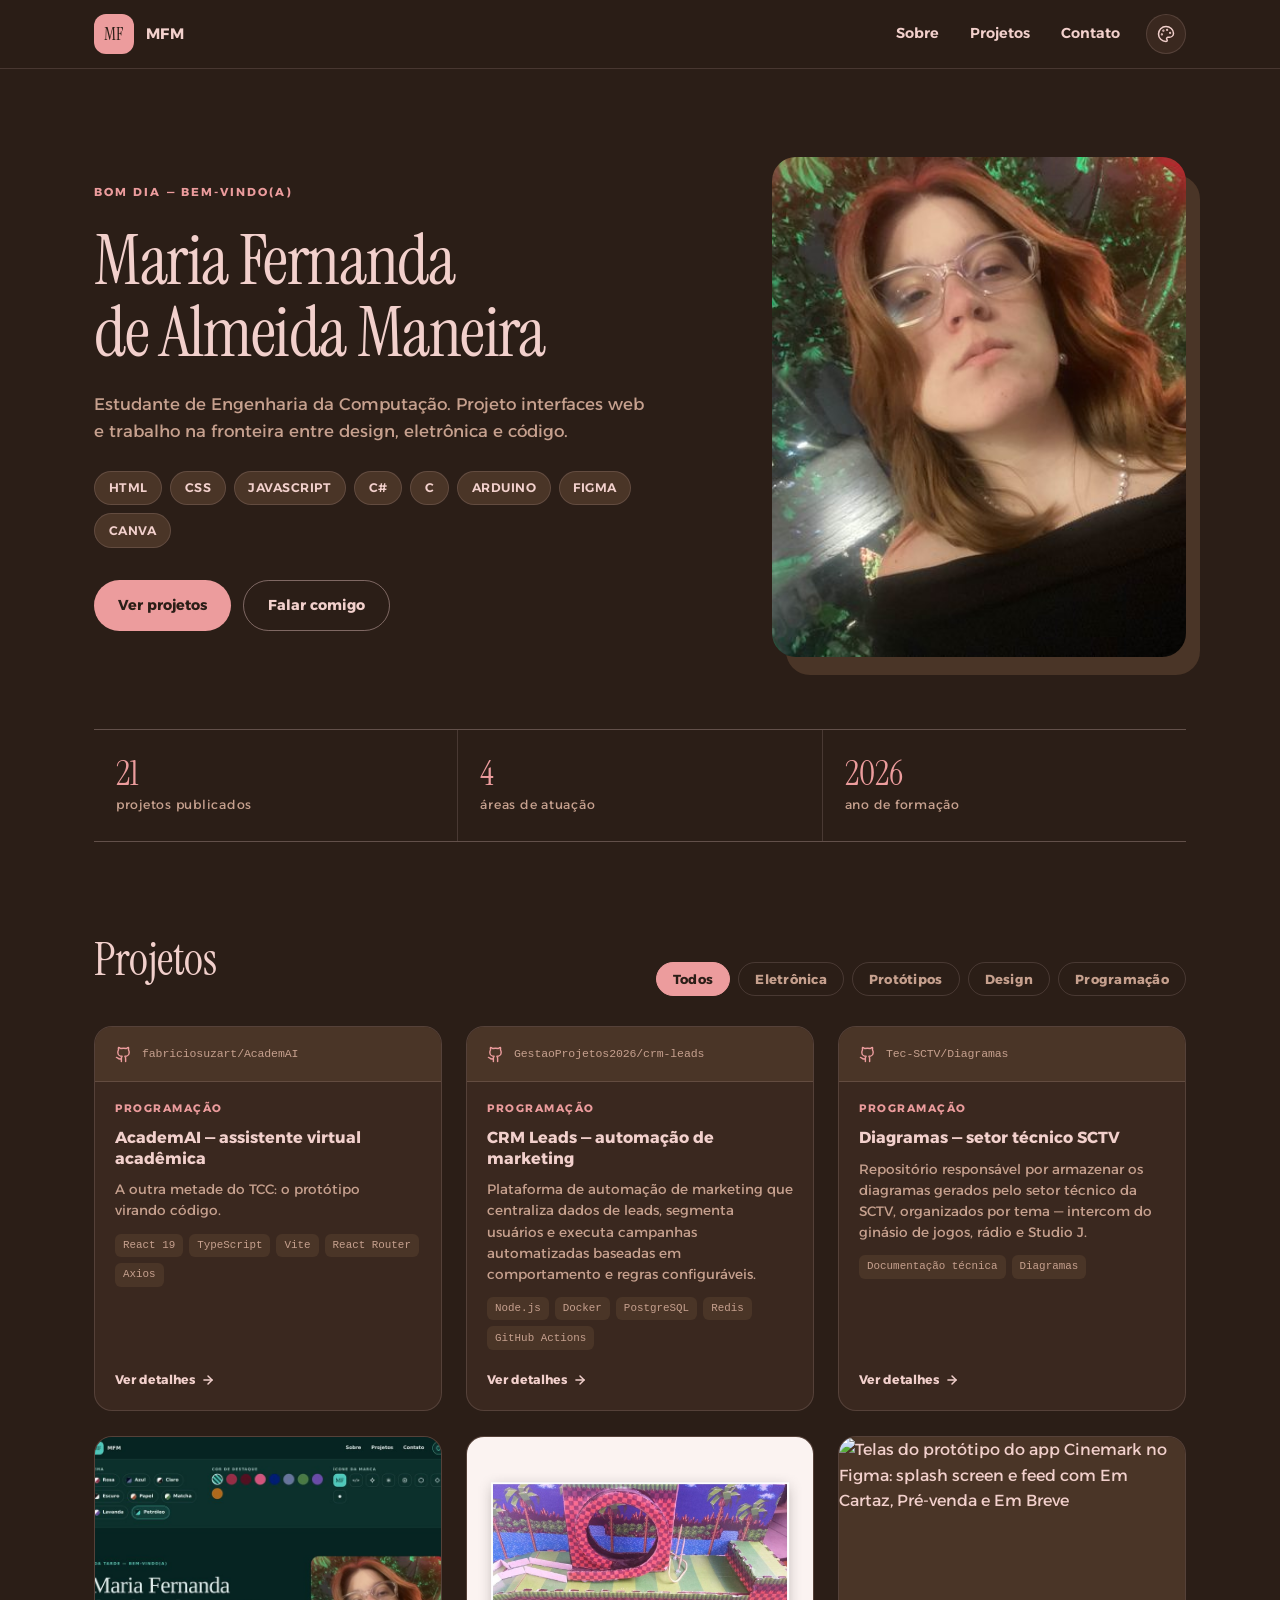
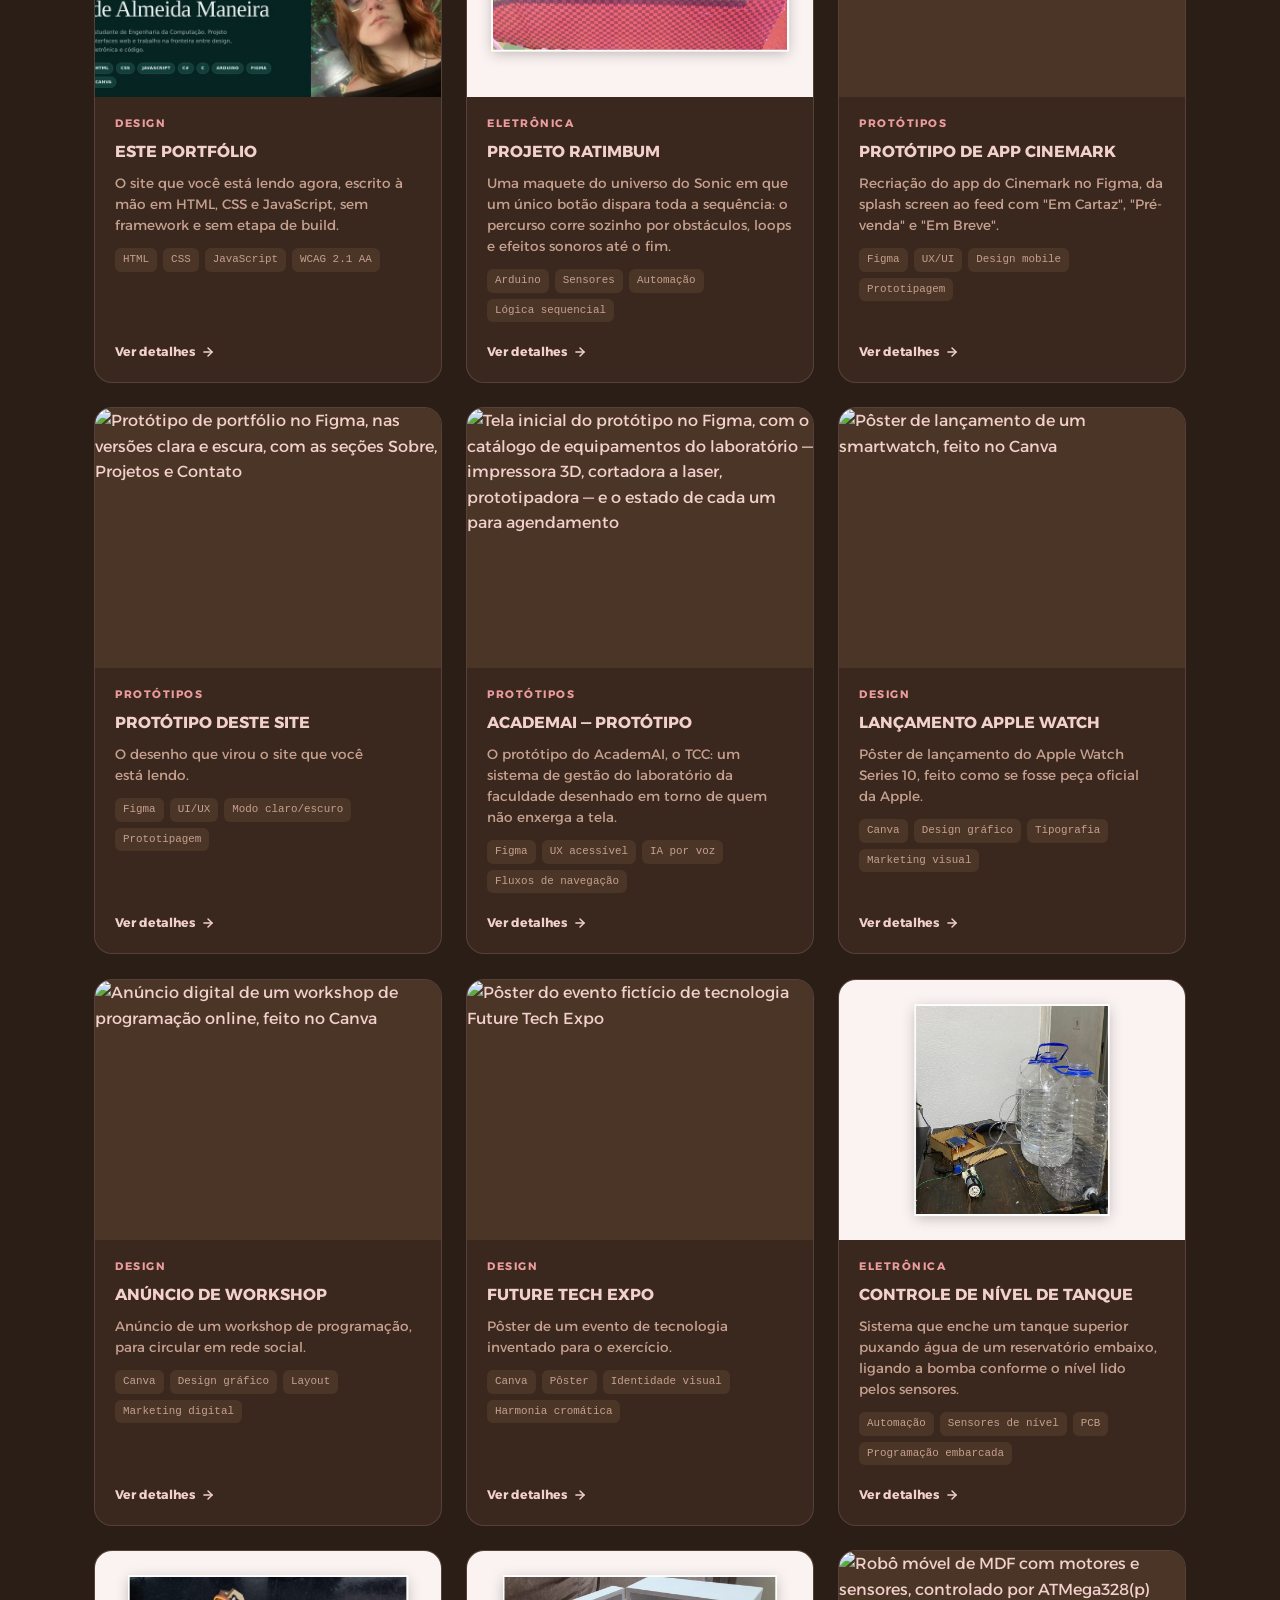
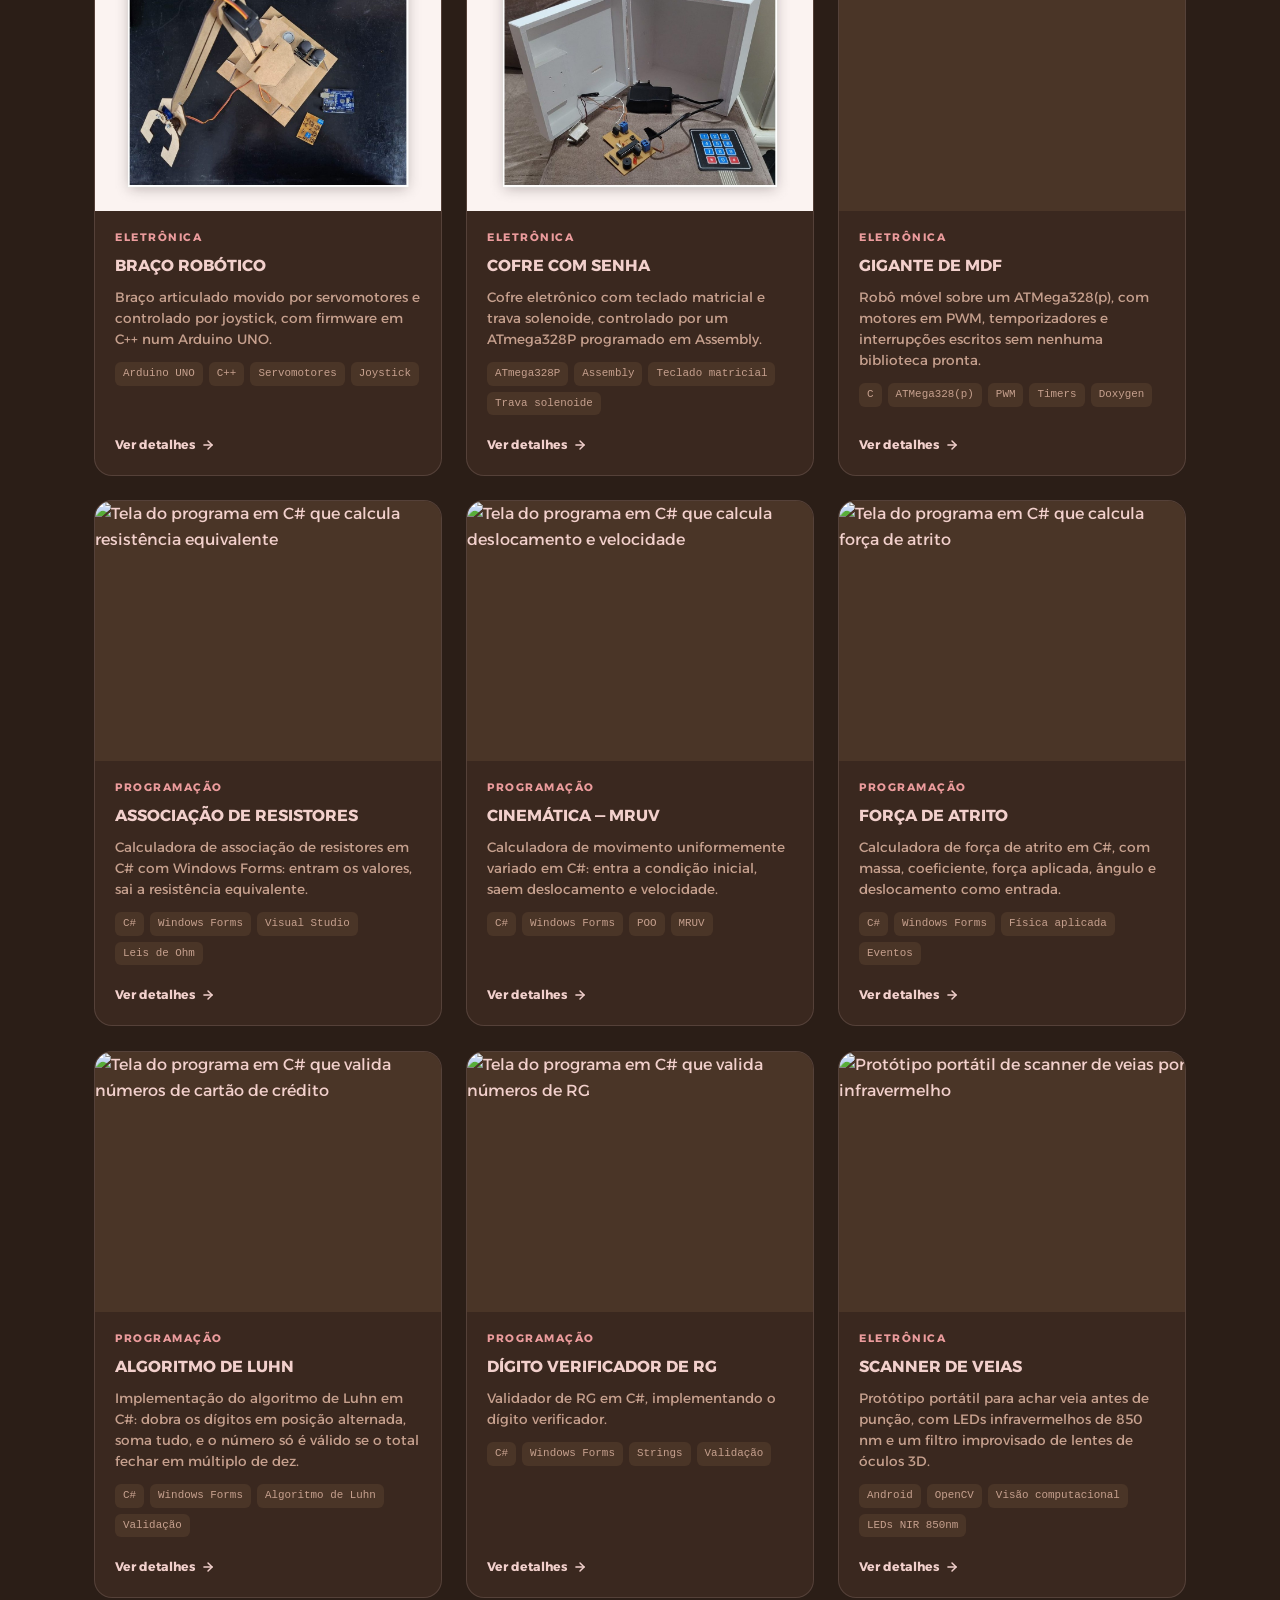
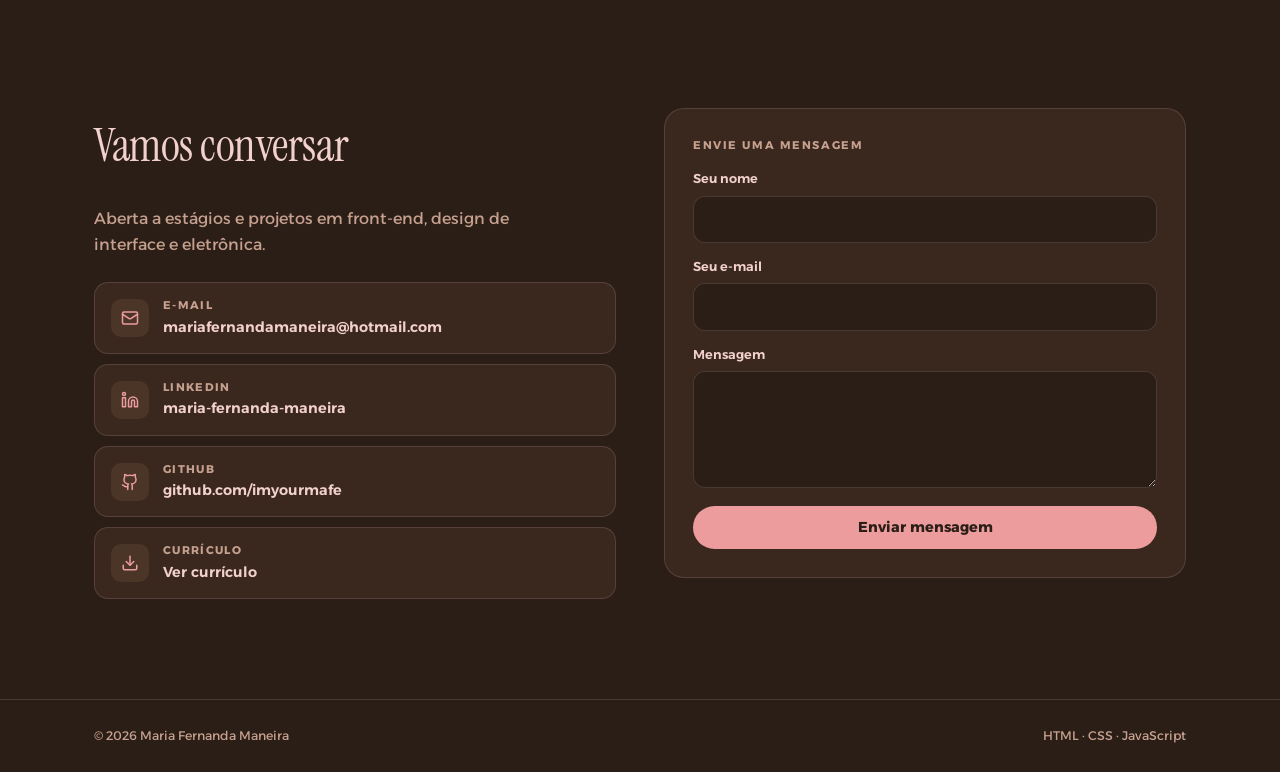
==== commit 9591625b: "Trava os temas em pacotes fechados e adota Hanami como padrão O painel tinha três seletores livres —" ====
--- a/index.html
+++ b/index.html
@@ -64,11 +64,6 @@
           <fieldset class="painel-grupo">
             <legend>Tema</legend>
             <div class="opcoes" id="opcoesTema"></div>
-          </fieldset>
-
-          <fieldset class="painel-grupo">
-            <legend>Cor de destaque</legend>
-            <div class="opcoes" id="opcoesDestaque"></div>
           </fieldset>
 
           <fieldset class="painel-grupo">
--- a/style.css
+++ b/style.css
@@ -1,20 +1,19 @@
 /* ===== Tokens de tema =====
-   Os valores são escritos por script.js em document.documentElement, porque a
-   cor de destaque é escolhida separadamente da base (8 bases x 9 destaques).
-   Os valores abaixo são o tema "Claro" e servem de ponto de partida caso o JS
-   não rode. */
+   Os valores são escritos por script.js em document.documentElement. Cada tema
+   é um pacote fechado — a cor de destaque vem com ele — então aqui embaixo fica
+   o tema padrão, "Hanami", que serve de ponto de partida caso o JS não rode. */
 :root{
-  --bg: #FAFAF9;
-  --surface: #FFFFFF;
-  --ink: #1B1A19;
-  --muted: #6B6965;
-  --soft: #EFEEEC;
-  --hairline: rgba(27,26,25,.12);
-  --strong-line: rgba(27,26,25,.35);
-  --accent: #1B1A19;
-  --accent-text: #1B1A19;
-  --on-accent: #FAFAF9;
-  --header-bg: rgba(255,255,255,.72);
+  --bg: #2B1E17;
+  --surface: #3A281F;
+  --ink: #F2D0CC;
+  --muted: #C6A08E;
+  --soft: #4A3527;
+  --hairline: rgba(242,208,204,.15);
+  --strong-line: rgba(242,208,204,.42);
+  --accent: #EC9C9D;
+  --accent-text: #EC9C9D;
+  --on-accent: #2B1E17;
+  --header-bg: rgba(43,30,23,.82);
 
   --largura: 1140px;
   --raio: 18px;
@@ -195,14 +194,6 @@
   border-radius: 999px;
   border: 1px solid rgba(0,0,0,.12);
 }
-.opcao-destaque{
-  width: 34px; height: 34px;
-  border-radius: 999px;
-  cursor: pointer;
-  border: 2px solid transparent;
-  outline: 1px solid rgba(0,0,0,.1);
-  outline-offset: -1px;
-}
 .opcao-icone{
   width: 40px; height: 40px;
   display: grid; place-items: center;
@@ -213,10 +204,8 @@
   border: 1.5px solid var(--hairline);
 }
 .opcoes input:checked + .opcao-tema{ background: var(--soft); border-color: var(--accent-text); }
-.opcoes input:checked + .opcao-destaque{ border-color: var(--ink); }
 .opcoes input:checked + .opcao-icone{ background: var(--accent); color: var(--on-accent); border-color: var(--accent); }
 .opcoes input:focus-visible + .opcao-tema,
-.opcoes input:focus-visible + .opcao-destaque,
 .opcoes input:focus-visible + .opcao-icone{
   outline: 2px solid var(--accent-text);
   outline-offset: 2px;
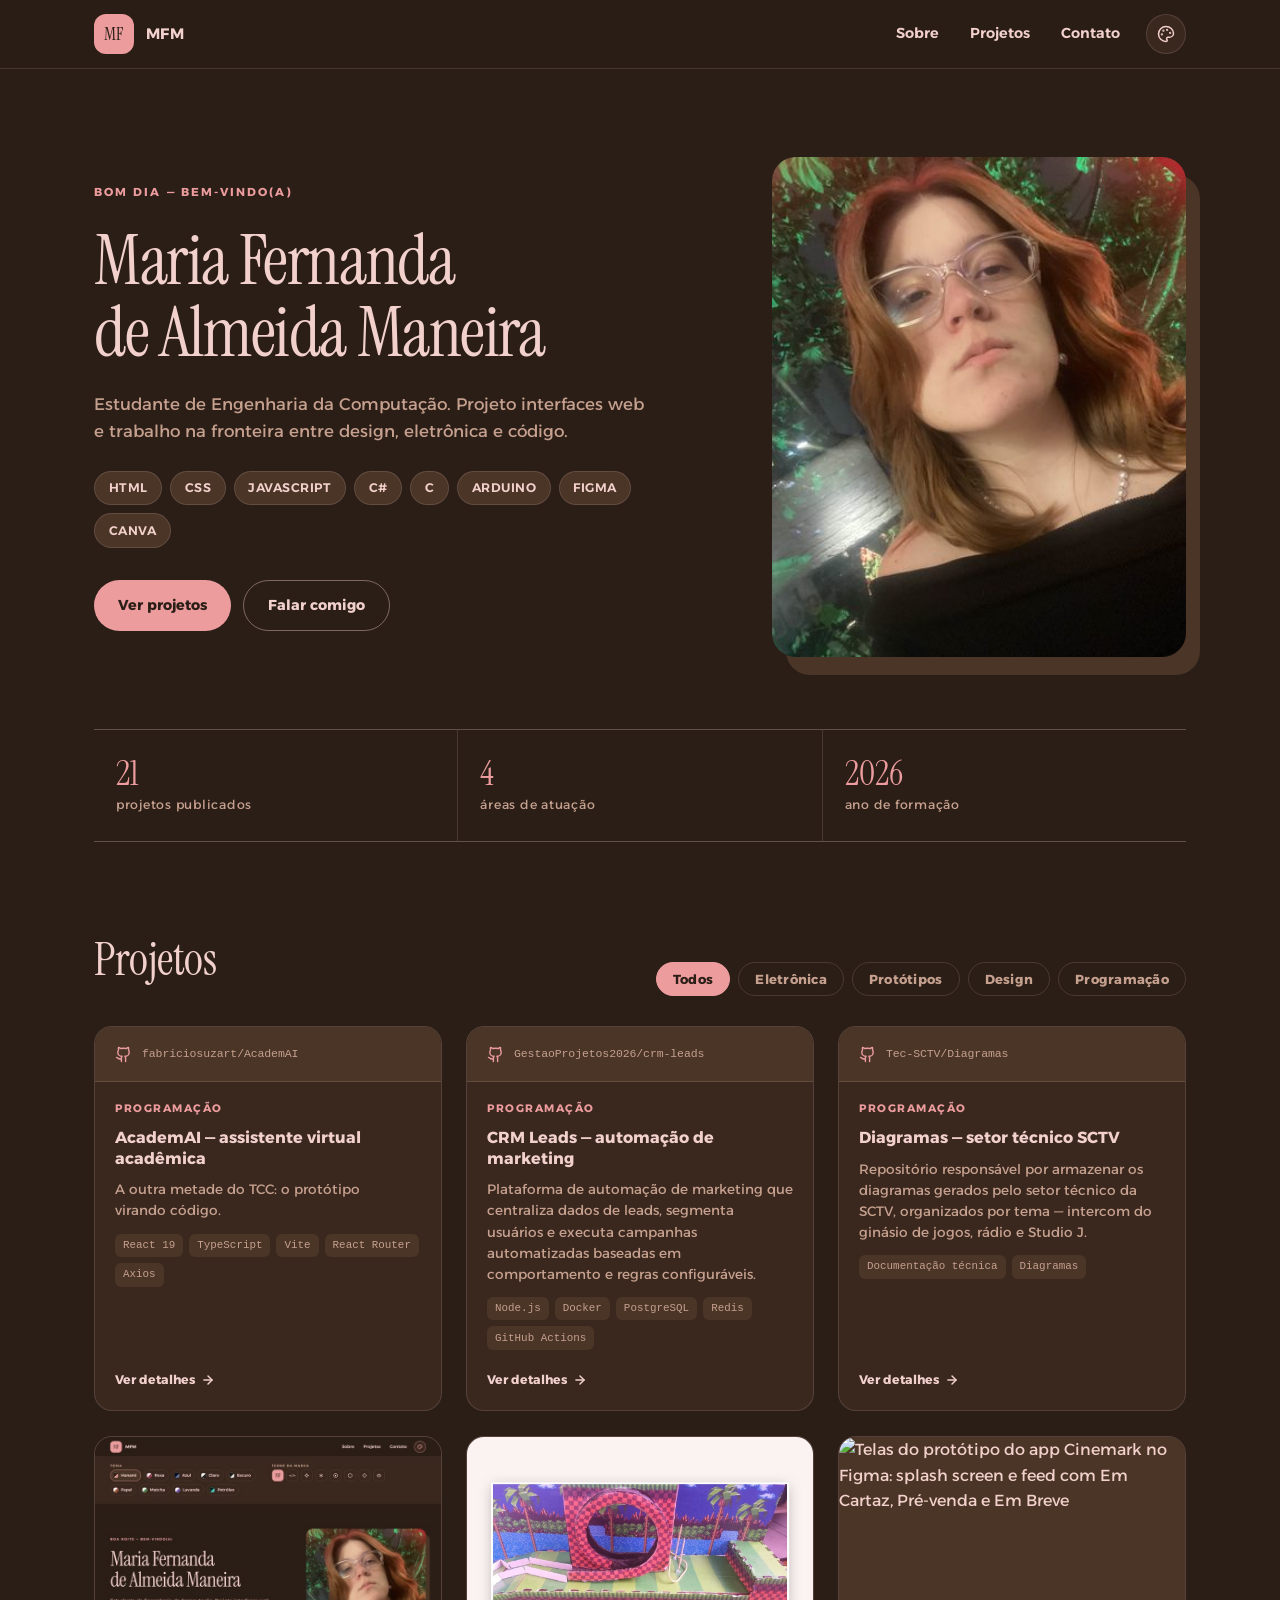
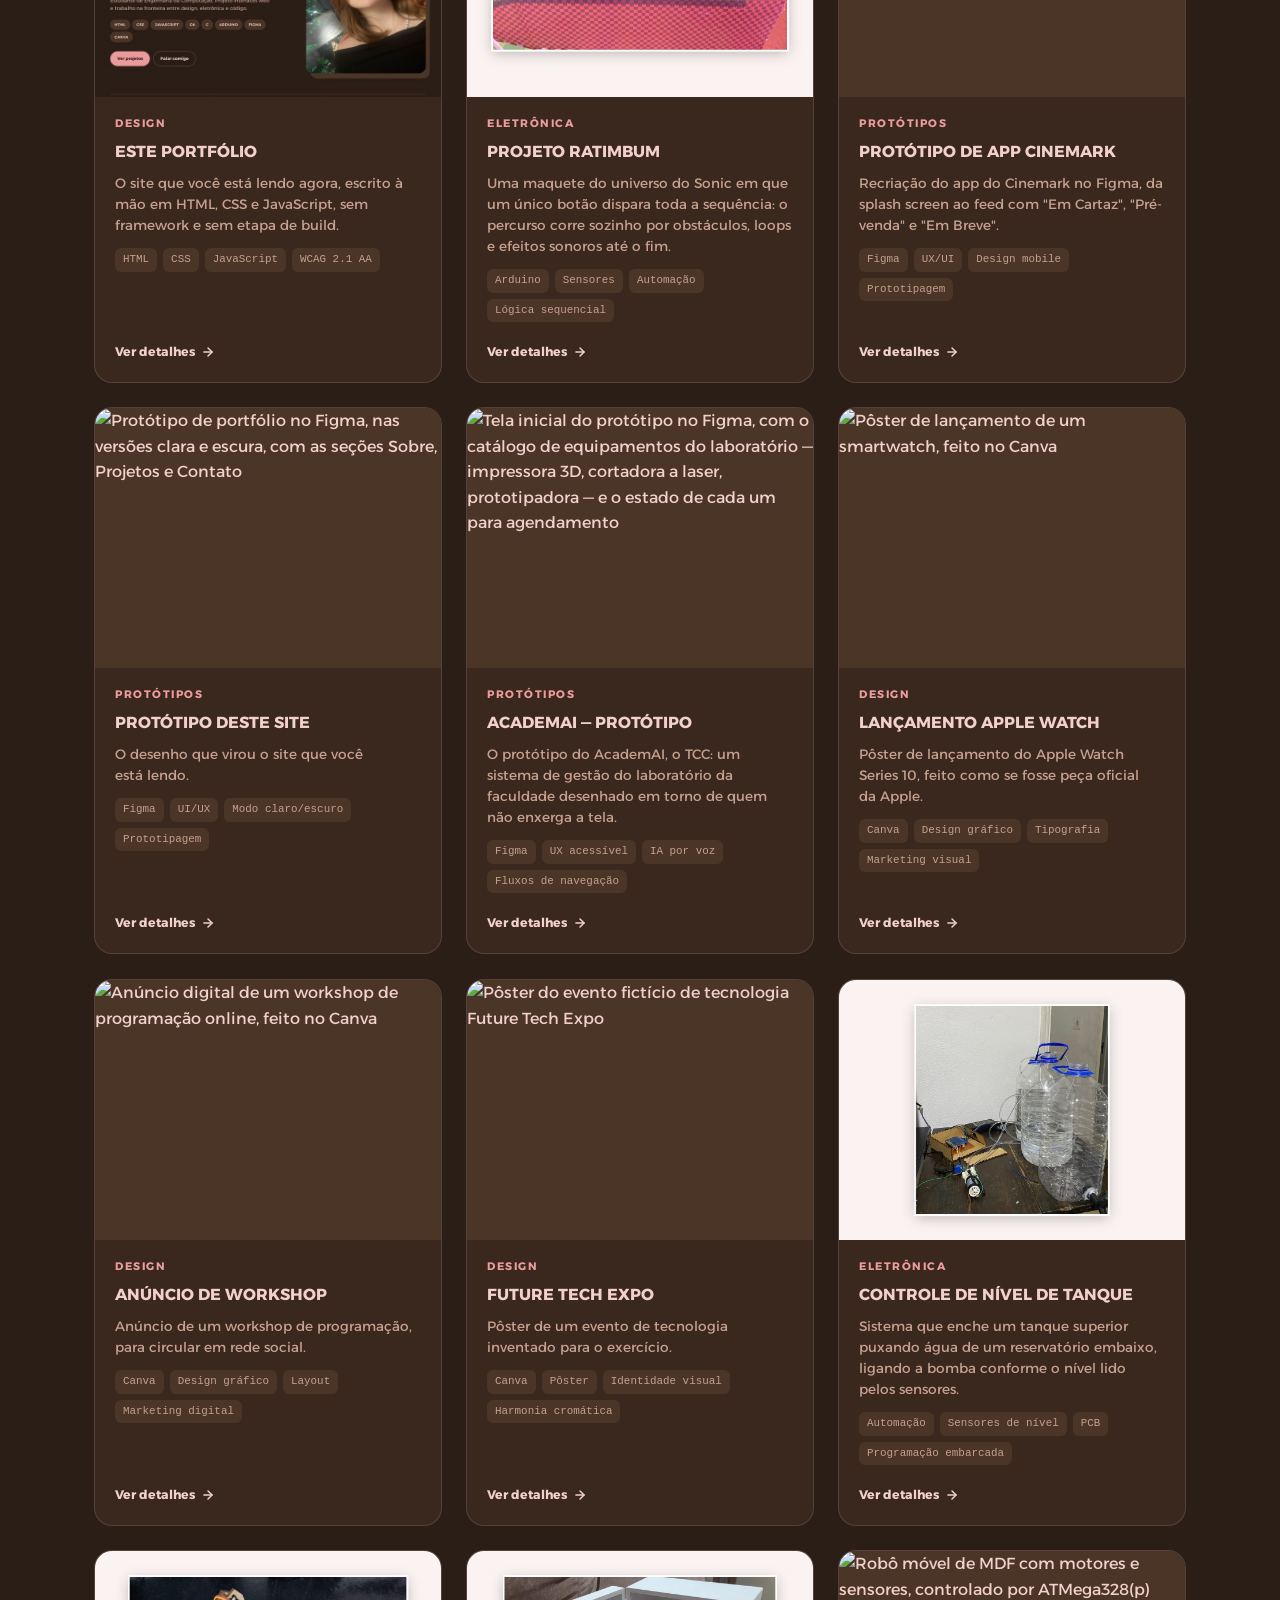
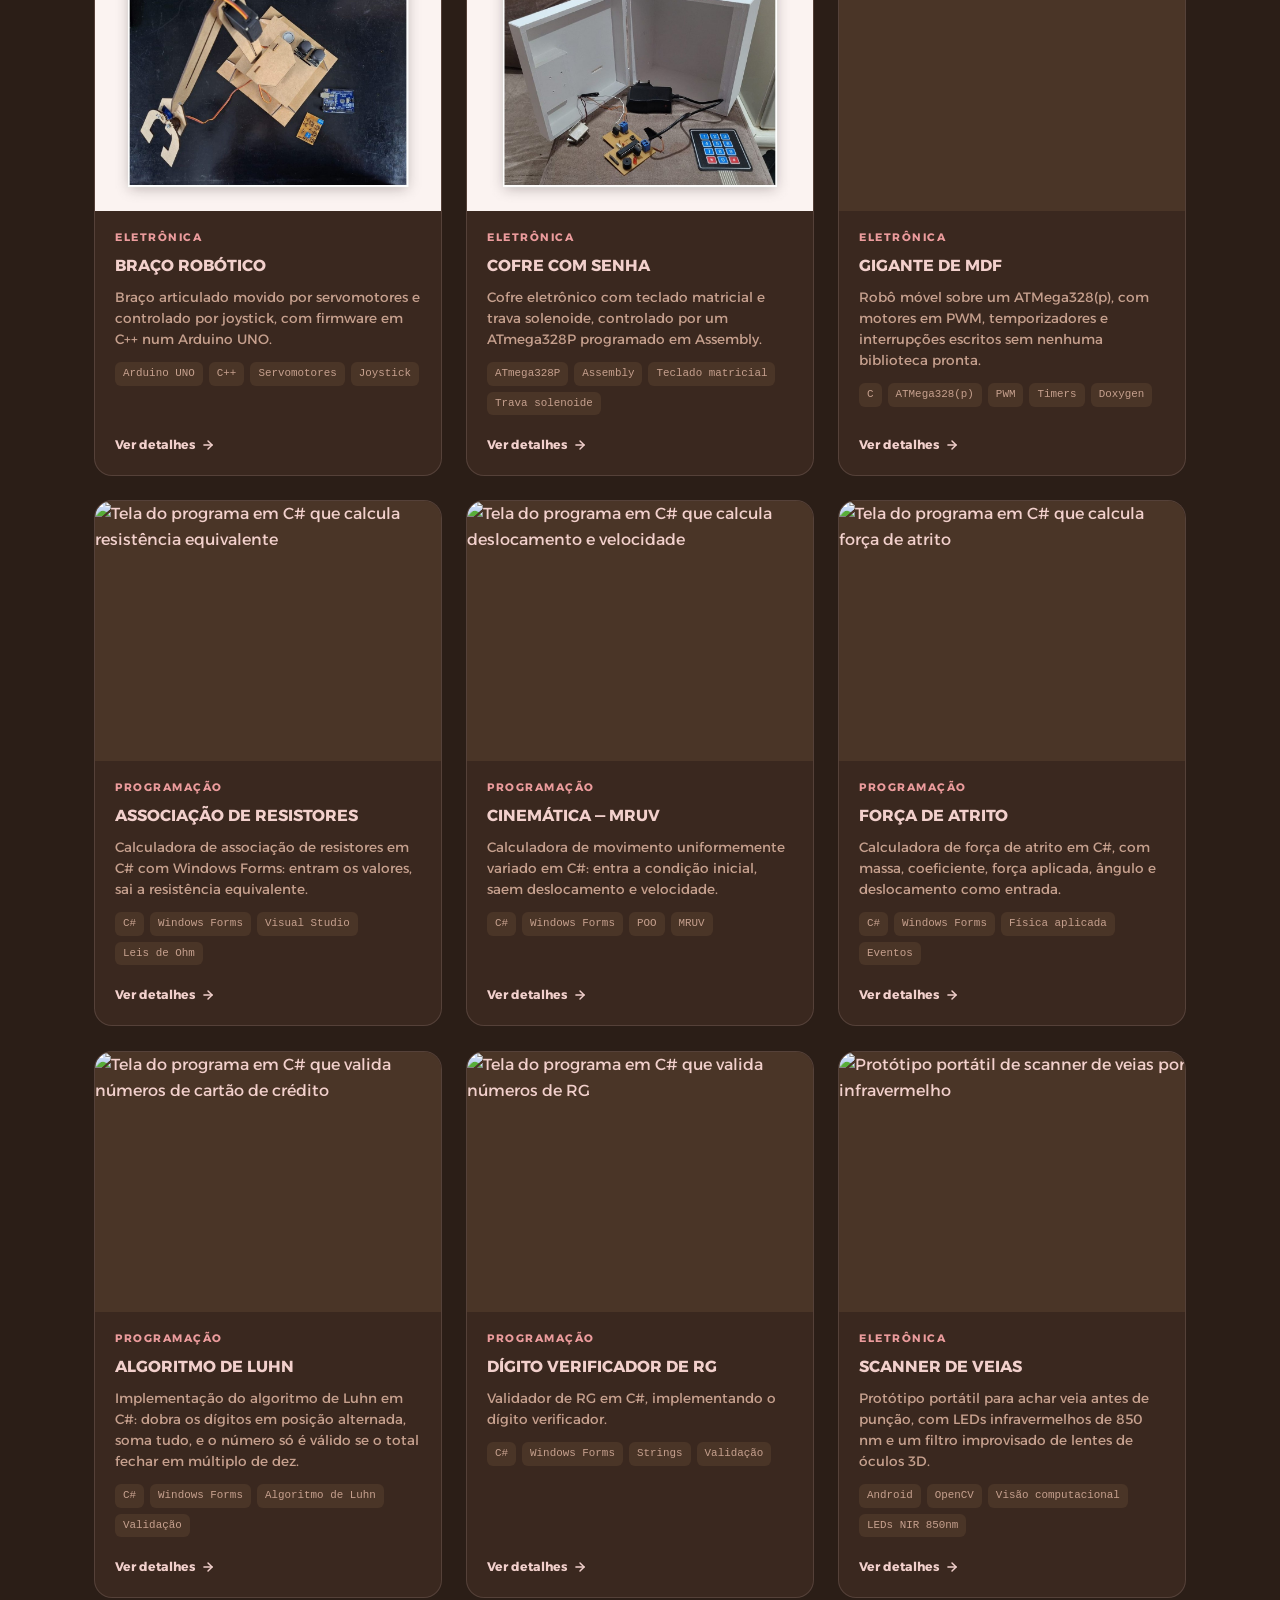
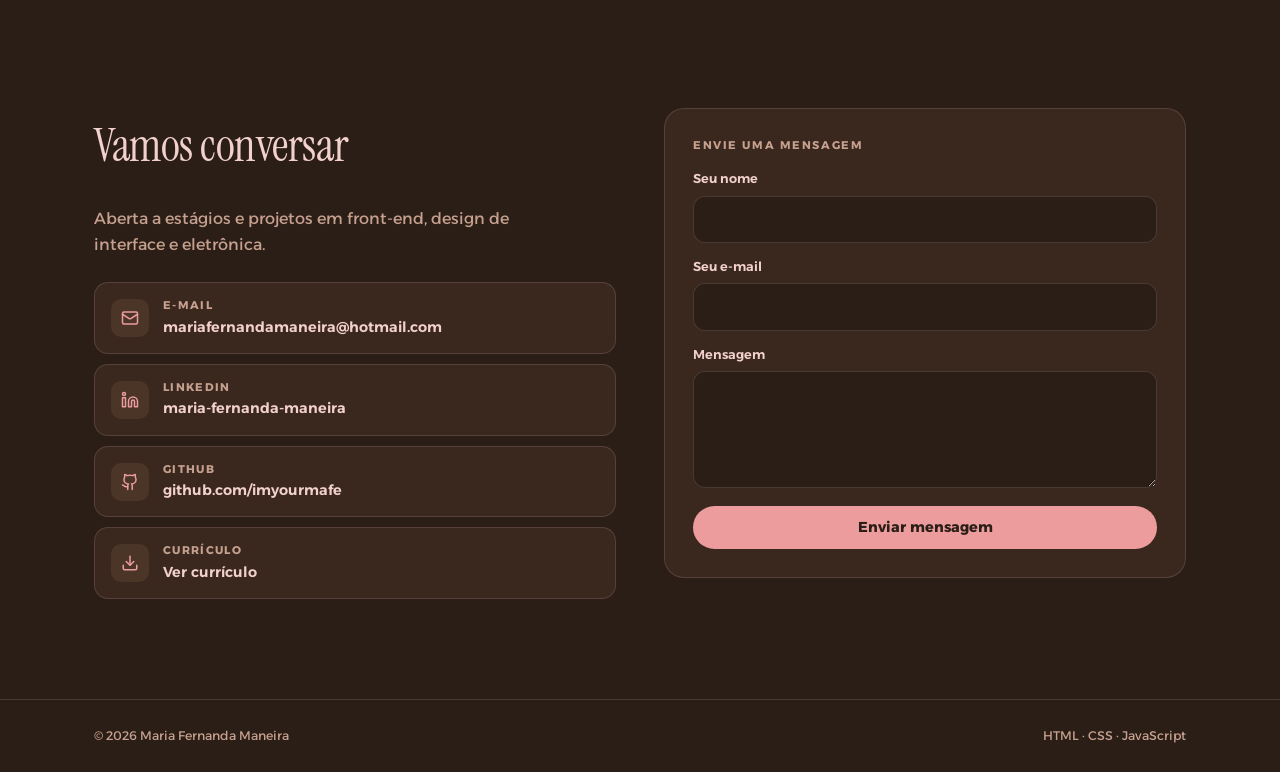
==== commit cbfffa46: "Troca o Ponto pelo Chip e dá a cada projeto uma frase sobre a dificuldade O Ponto era um círculo che" ====
--- a/index.html
+++ b/index.html
@@ -171,6 +171,12 @@
                trocar pelo título do projeto aberto. -->
           <h3 class="titulo-display modal-titulo" id="modalTitulo">Detalhe do projeto</h3>
           <p class="modal-descricao" id="modalDescricao"></p>
+          <!-- A frase sobre o que foi difícil. Fica oculta em projeto que não
+               tem o campo, então a ausência não deixa um rótulo solto. -->
+          <div class="modal-desafio" id="modalDesafio" hidden>
+            <span class="modal-desafio-rotulo">O que foi difícil</span>
+            <p class="modal-desafio-texto" id="modalDesafioTexto"></p>
+          </div>
           <ul class="stack" id="modalStack"></ul>
           <!-- Um botão por link do projeto, montados por script.js a partir de
                item.links. Fica oculto quando o projeto não tem link nenhum. -->
--- a/style.css
+++ b/style.css
@@ -606,6 +606,30 @@
   color: var(--muted);
   text-wrap: pretty;
 }
+/* A frase sobre a dificuldade do projeto. Recuada com um filete no destaque
+   para se separar da descrição sem virar outro bloco de texto corrido. */
+.modal-desafio{
+  display: flex;
+  flex-direction: column;
+  gap: 5px;
+  padding: 2px 0 2px 16px;
+  border-left: 2px solid var(--accent);
+}
+.modal-desafio-rotulo{
+  font-size: .68rem;
+  font-weight: 600;
+  letter-spacing: .12em;
+  text-transform: uppercase;
+  color: var(--accent-text);
+}
+.modal-desafio-texto{
+  font-size: .95rem;
+  line-height: 1.7;
+  color: var(--ink);
+  text-wrap: pretty;
+  margin: 0;
+}
+
 /* Fileira de links do projeto. O primeiro botão é o preenchido; os demais
    vêm de contorno, então a ação principal continua legível mesmo com quatro. */
 .modal-acoes{
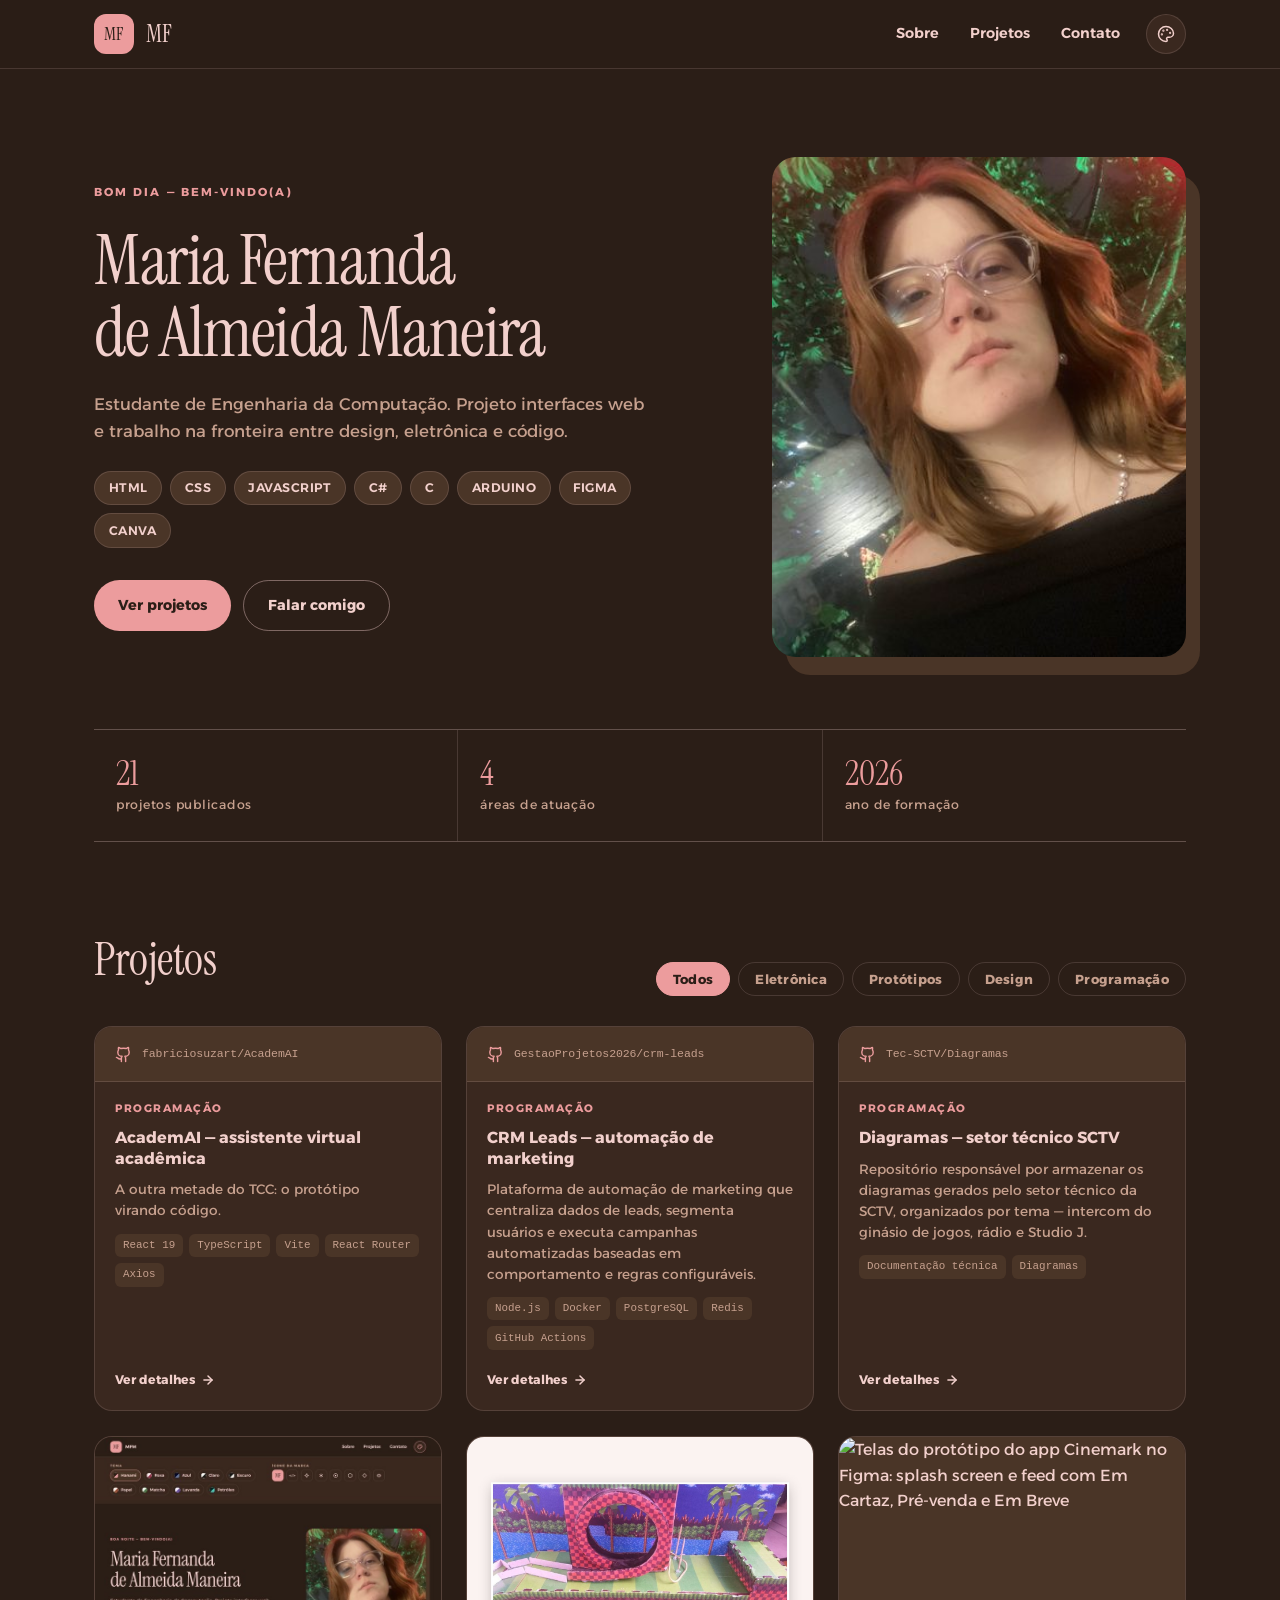
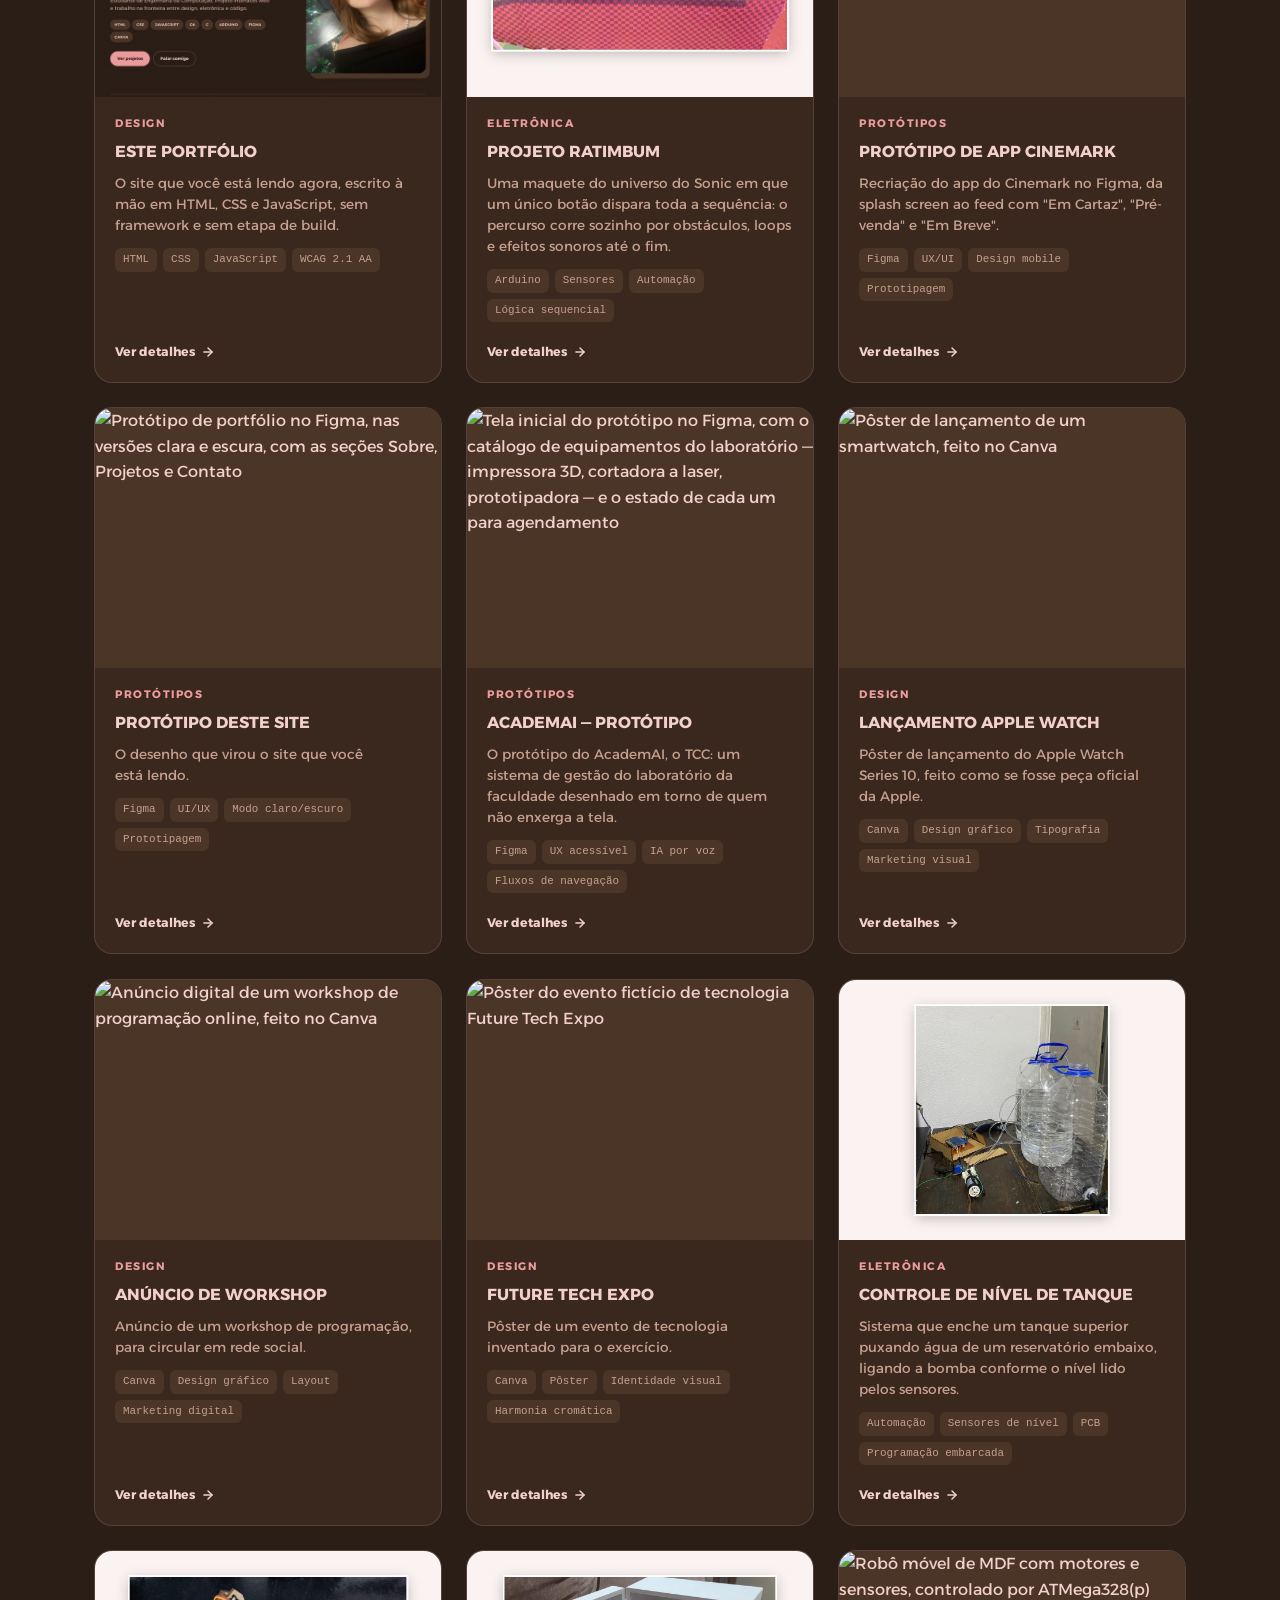
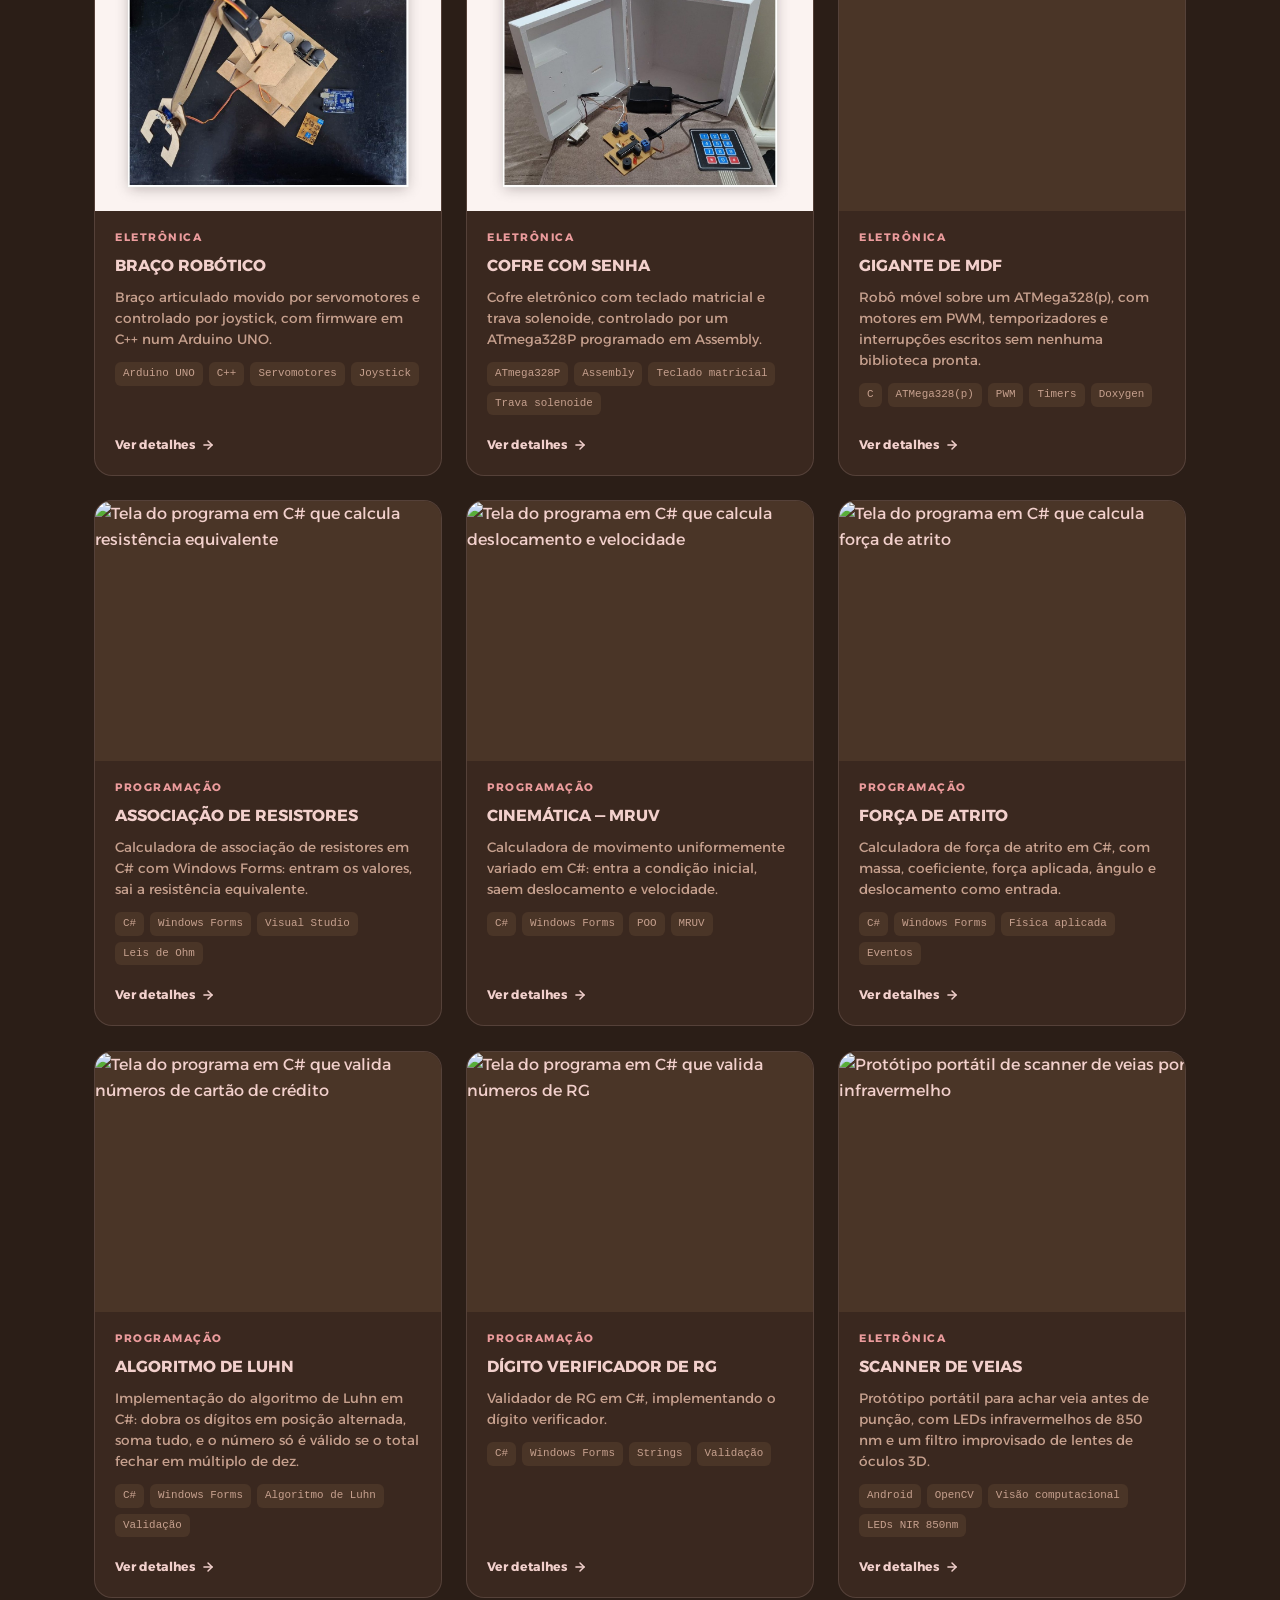
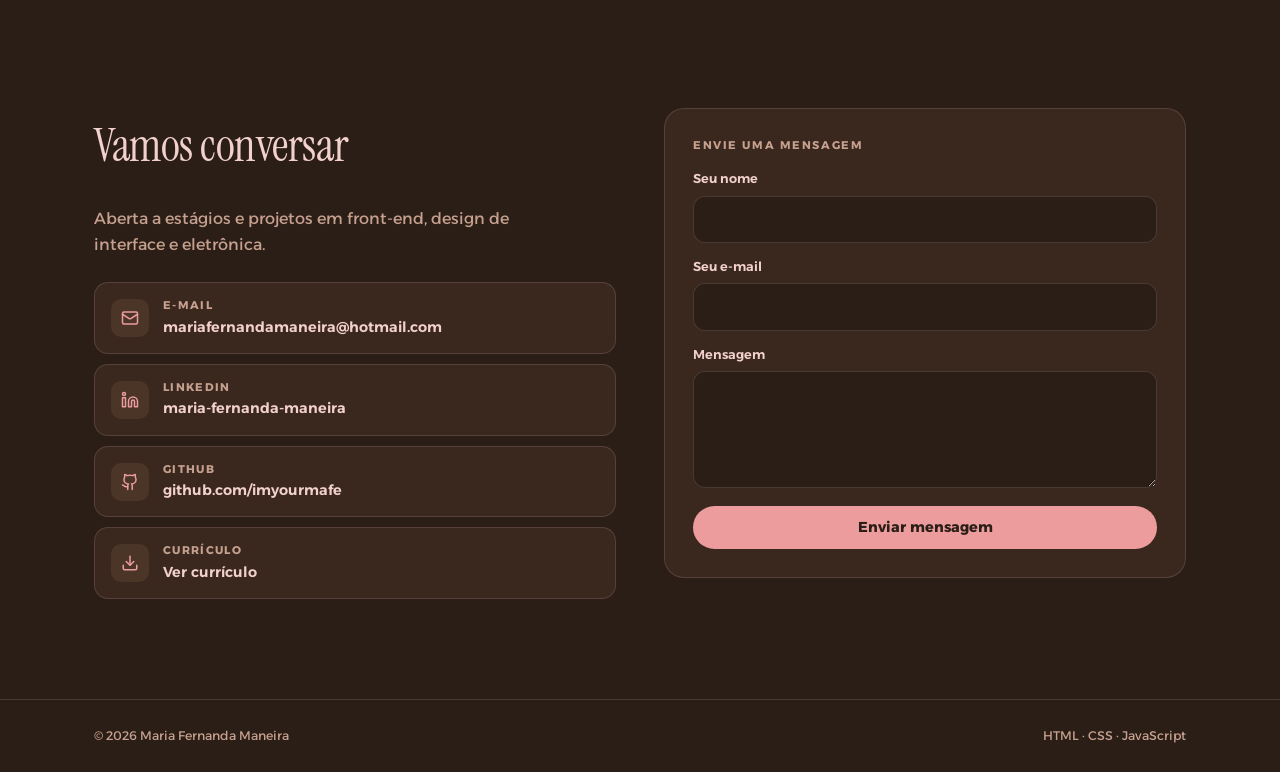
==== commit 21742bab: "Troca o "MFM" do cabeçalho pelo monograma dos ícones O nome da marca era "MFM" em Alexandria bold, e" ====
--- a/index.html
+++ b/index.html
@@ -14,20 +14,21 @@
     <link rel="apple-touch-icon" href="images/meta/apple-touch-icon.png">
 
     <!-- Open Graph / Facebook / LinkedIn / WhatsApp -->
-    <!-- TODO: og:image e twitter:image precisam ser URLs absolutas para os crawlers
-         funcionarem (ex.: https://seu-usuario.github.io/myportfolio/images/meta/og-image.jpg).
-         Ajuste para a URL real assim que o site estiver publicado. -->
+    <!-- Os crawlers não resolvem caminho relativo: og:image e twitter:image
+         precisam da URL absoluta do site publicado, senão o link compartilhado
+         aparece sem imagem nenhuma. -->
     <meta property="og:type" content="website">
+    <meta property="og:url" content="https://imyourmafe.github.io/myportfolio/">
     <meta property="og:title" content="Portfólio — Maria Fernanda">
     <meta property="og:description" content="Portfólio de Maria Fernanda de Almeida Maneira — estudante de Engenharia da Computação, entre design, eletrônica e código.">
-    <meta property="og:image" content="images/meta/og-image.jpg">
+    <meta property="og:image" content="https://imyourmafe.github.io/myportfolio/images/meta/og-image.jpg">
     <meta property="og:locale" content="pt_BR">
 
     <!-- Twitter Card -->
     <meta name="twitter:card" content="summary_large_image">
     <meta name="twitter:title" content="Portfólio — Maria Fernanda">
     <meta name="twitter:description" content="Portfólio de Maria Fernanda de Almeida Maneira — estudante de Engenharia da Computação, entre design, eletrônica e código.">
-    <meta name="twitter:image" content="images/meta/og-image.jpg">
+    <meta name="twitter:image" content="https://imyourmafe.github.io/myportfolio/images/meta/og-image.jpg">
 
     <link rel="preconnect" href="https://fonts.googleapis.com">
     <link rel="preconnect" href="https://fonts.gstatic.com" crossorigin>
@@ -43,7 +44,7 @@
         <a class="marca" href="#topo">
           <!-- O glifo é trocado por script.js conforme a escolha em Personalizar. -->
           <span class="marca-icone" id="marcaIcone" aria-hidden="true"></span>
-          <span class="marca-nome">MFM</span>
+          <span class="marca-nome">MF</span>
         </a>
 
         <nav class="nav-principal" aria-label="Seções do site">
--- a/style.css
+++ b/style.css
@@ -115,7 +115,15 @@
   background: var(--accent);
   color: var(--on-accent);
 }
-.marca-nome{ font-weight: 700; font-size: .95rem; letter-spacing: .02em; }
+/* O nome da marca é o mesmo monograma do glifo 'Monograma': mesma família e
+   mesmo peso, para os dois não divergirem. */
+.marca-nome{
+  font-family: 'Instrument Serif', Georgia, serif;
+  font-weight: 400;
+  font-size: 1.5rem;
+  line-height: 1;
+  letter-spacing: .01em;
+}
 
 .nav-principal{ display: flex; align-items: center; gap: 4px; }
 .nav-link{
